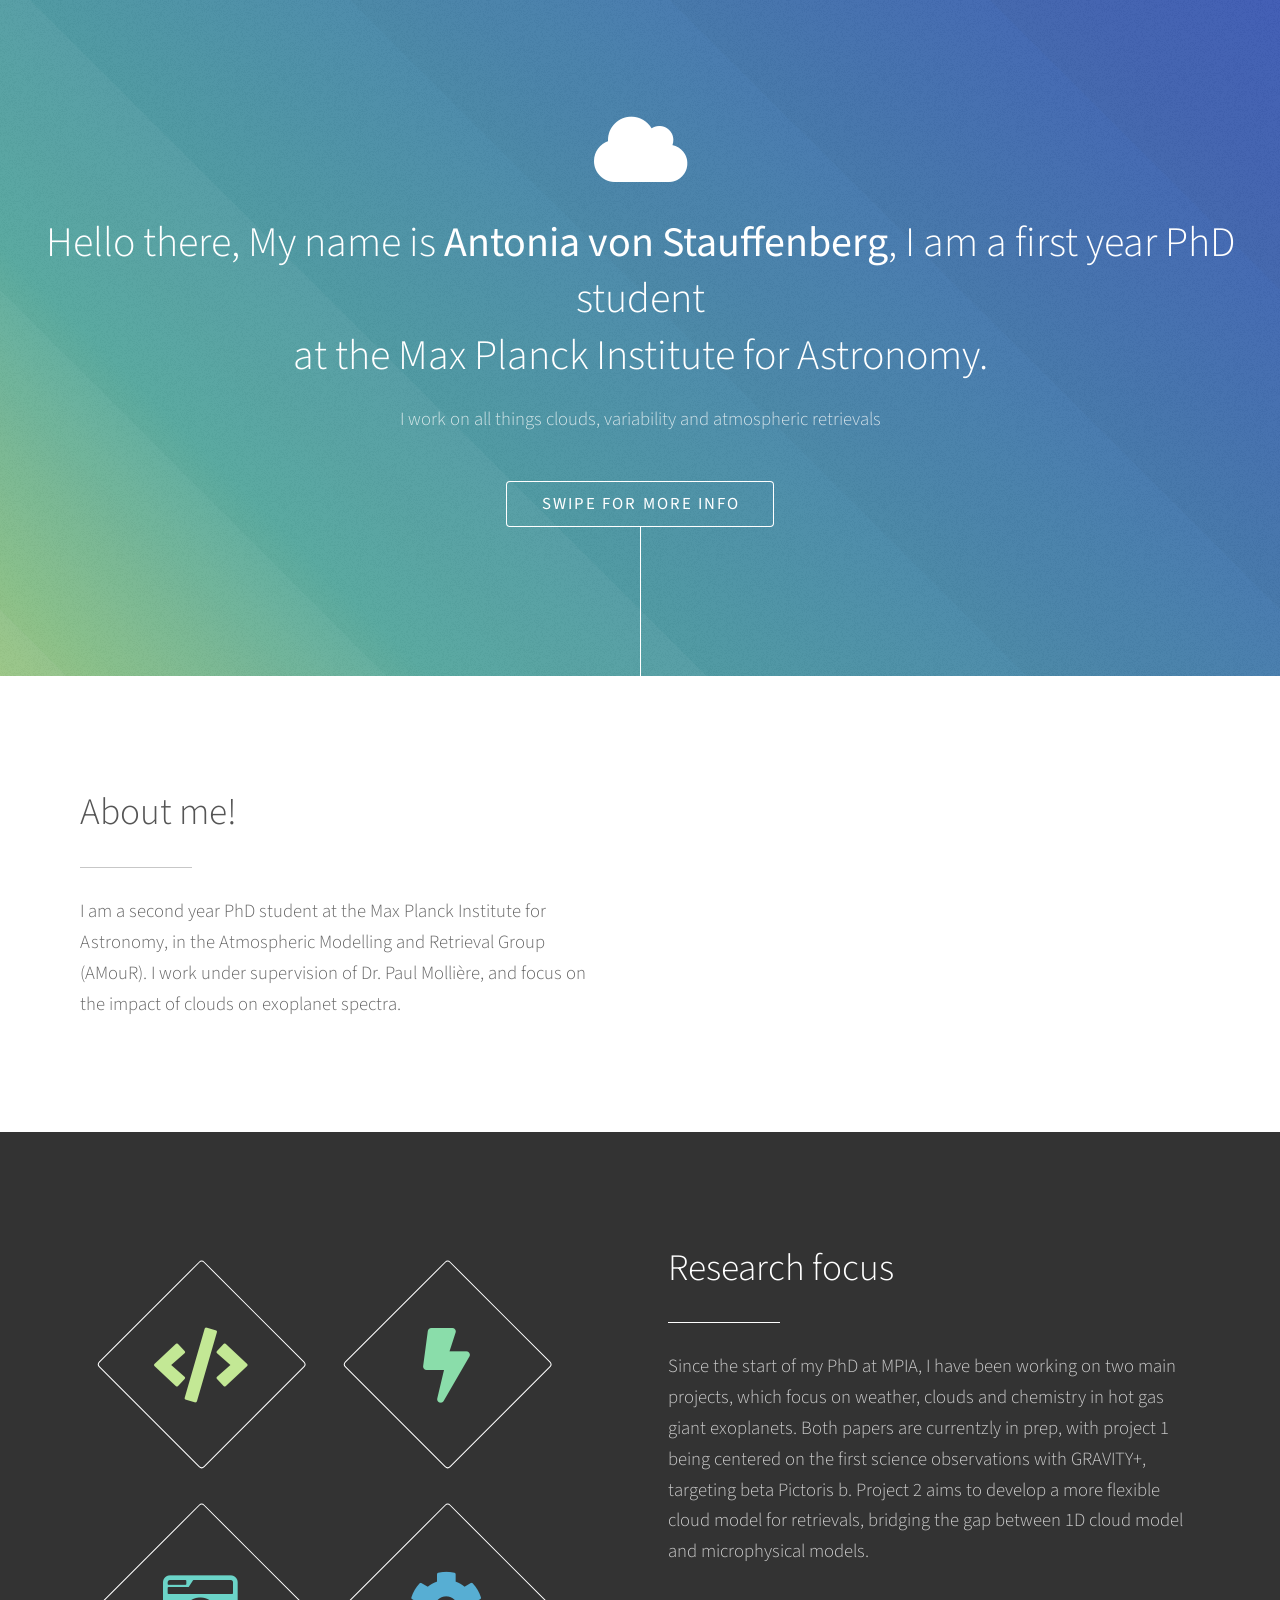
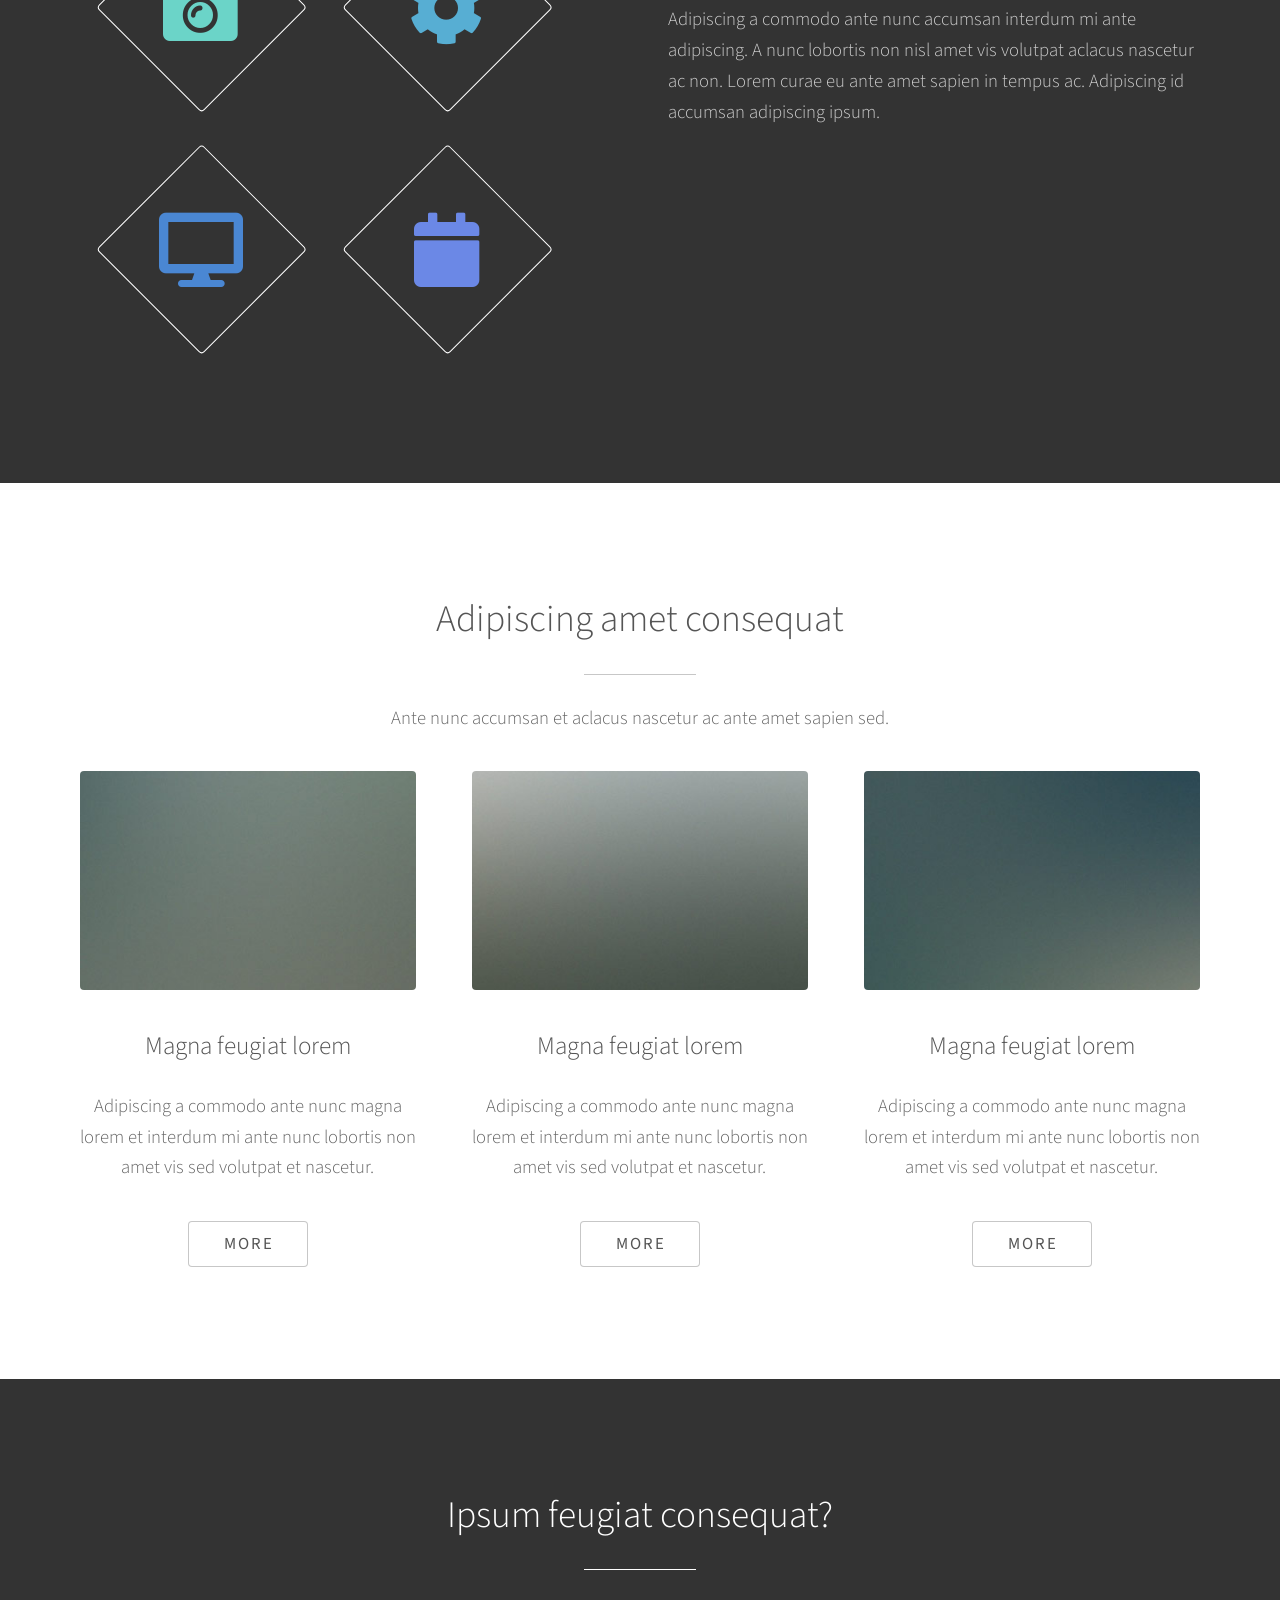
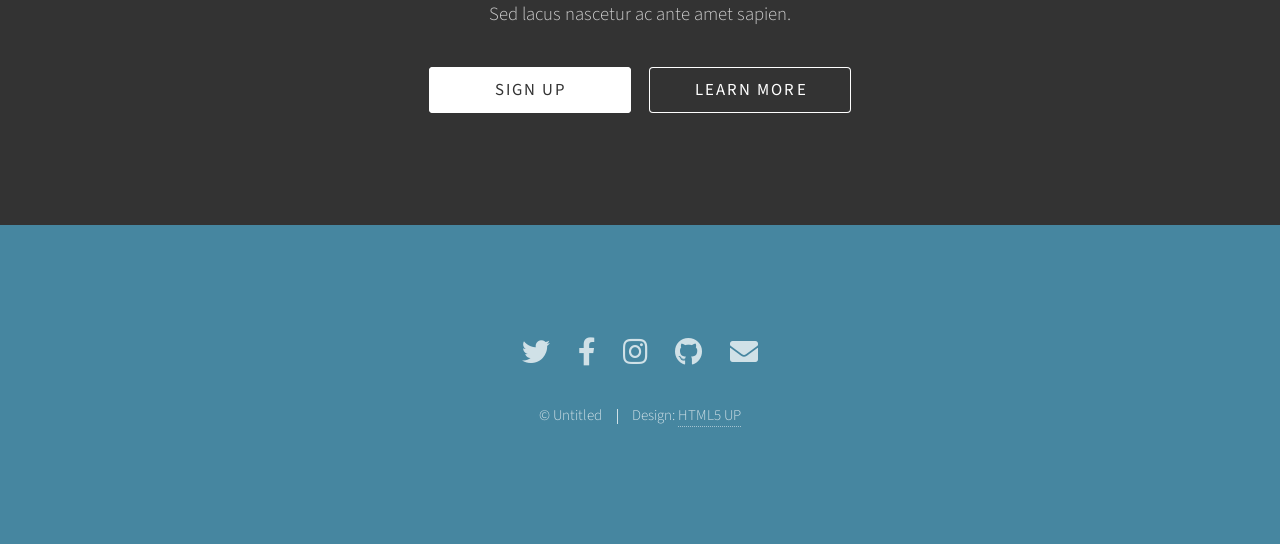
==== index.html @ 2e8354cc "try changing header background image" ====
<!DOCTYPE HTML>
<!--
	Photon by HTML5 UP
	html5up.net | @ajlkn
	Free for personal and commercial use under the CCA 3.0 license (html5up.net/license)
-->
<html>
	<head>
		<title>Antonia von Stauuffenberg</title>
		<meta charset="utf-8" />
		<meta name="viewport" content="width=device-width, initial-scale=1, user-scalable=no" />
		<link rel="stylesheet" href="assets/css/main.css" />
		<noscript><link rel="stylesheet" href="images/VLTI_I.png" /></noscript>
	</head>
	<body class="is-preload">

		<!-- Header -->
			<section id="header">
				<div class="inner">
					<span class="icon solid major fa-cloud"></span>
					<h1>Hello there, My name is <strong>Antonia von Stauffenberg</strong>, I am a first year PhD student<br />
					at the Max Planck Institute for Astronomy</a>.</h1>
					<p>I work on all things clouds, variability and atmospheric retrievals<br />
					</p>
					<ul class="actions special">
						<li><a href="#one" class="button scrolly">Swipe for more info</a></li>
					</ul>
				</div>
			</section>

		<!-- One -->
			<section id="one" class="main style1">
				<div class="container">
					<div class="row gtr-150">
						<div class="col-6 col-12-medium">
							<header class="major">
								<h2>About me!</h2>
							</header>
							<p>I am a second year PhD student at the Max Planck Institute for Astronomy, in the Atmospheric Modelling and Retrieval Group (AMouR). I work under supervision of Dr. Paul Mollière, and focus on the impact of clouds on exoplanet spectra.</p>
						</div>
						<div class="col-6 col-12-medium imp-medium">
							<span class="image fit"><img src="https://github.com/liveantonia/antoniavonstauffenberg/blob/main/images/VLTI_I.png" alt="" /></span>
						</div>
					</div>
				</div>
			</section>

		<!-- Two -->
			<section id="two" class="main style2">
				<div class="container">
					<div class="row gtr-150">
						<div class="col-6 col-12-medium">
							<ul class="major-icons">
								<li><span class="icon solid style1 major fa-code"></span></li>
								<li><span class="icon solid style2 major fa-bolt"></span></li>
								<li><span class="icon solid style3 major fa-camera-retro"></span></li>
								<li><span class="icon solid style4 major fa-cog"></span></li>
								<li><span class="icon solid style5 major fa-desktop"></span></li>
								<li><span class="icon solid style6 major fa-calendar"></span></li>
							</ul>
						</div>
						<div class="col-6 col-12-medium">
							<header class="major">
								<h2>Research focus</h2>
							</header>
							<p>Since the start of my PhD at MPIA, I have been working on two main projects, which focus on weather, clouds and chemistry in hot gas giant exoplanets. Both papers are currentzly in prep, with project 1 being centered on the first science observations with GRAVITY+, targeting beta Pictoris b. Project 2 aims to develop a more flexible cloud model for retrievals, bridging the gap between 1D cloud model and microphysical models.</p>
							<p>Adipiscing a commodo ante nunc accumsan interdum mi ante adipiscing. A nunc lobortis non nisl amet vis volutpat aclacus nascetur ac non. Lorem curae eu ante amet sapien in tempus ac. Adipiscing id accumsan adipiscing ipsum.</p>
						</div>
					</div>
				</div>
			</section>

		<!-- Three -->
			<section id="three" class="main style1 special">
				<div class="container">
					<header class="major">
						<h2>Adipiscing amet consequat</h2>
					</header>
					<p>Ante nunc accumsan et aclacus nascetur ac ante amet sapien sed.</p>
					<div class="row gtr-150">
						<div class="col-4 col-12-medium">
							<span class="image fit"><img src="images/pic02.jpg" alt="" /></span>
							<h3>Magna feugiat lorem</h3>
							<p>Adipiscing a commodo ante nunc magna lorem et interdum mi ante nunc lobortis non amet vis sed volutpat et nascetur.</p>
							<ul class="actions special">
								<li><a href="#" class="button">More</a></li>
							</ul>
						</div>
						<div class="col-4 col-12-medium">
							<span class="image fit"><img src="images/pic03.jpg" alt="" /></span>
							<h3>Magna feugiat lorem</h3>
							<p>Adipiscing a commodo ante nunc magna lorem et interdum mi ante nunc lobortis non amet vis sed volutpat et nascetur.</p>
							<ul class="actions special">
								<li><a href="#" class="button">More</a></li>
							</ul>
						</div>
						<div class="col-4 col-12-medium">
							<span class="image fit"><img src="images/pic04.jpg" alt="" /></span>
							<h3>Magna feugiat lorem</h3>
							<p>Adipiscing a commodo ante nunc magna lorem et interdum mi ante nunc lobortis non amet vis sed volutpat et nascetur.</p>
							<ul class="actions special">
								<li><a href="#" class="button">More</a></li>
							</ul>
						</div>
					</div>
				</div>
			</section>

		<!-- Four -->
			<section id="four" class="main style2 special">
				<div class="container">
					<header class="major">
						<h2>Ipsum feugiat consequat?</h2>
					</header>
					<p>Sed lacus nascetur ac ante amet sapien.</p>
					<ul class="actions special">
						<li><a href="#" class="button wide primary">Sign Up</a></li>
						<li><a href="#" class="button wide">Learn More</a></li>
					</ul>
				</div>
			</section>

		<!-- Five -->
		<!--
			<section id="five" class="main style1">
				<div class="container">
					<header class="major special">
						<h2>Elements</h2>
					</header>

					<section>
						<h4>Text</h4>
						<p>This is <b>bold</b> and this is <strong>strong</strong>. This is <i>italic</i> and this is <em>emphasized</em>.
						This is <sup>superscript</sup> text and this is <sub>subscript</sub> text.
						This is <u>underlined</u> and this is code: <code>for (;;) { ... }</code>. Finally, <a href="#">this is a link</a>.</p>
						<hr />
						<header>
							<h4>Heading with a Subtitle</h4>
							<p>Lorem ipsum dolor sit amet nullam id egestas urna aliquam</p>
						</header>
						<p>Nunc lacinia ante nunc ac lobortis. Interdum adipiscing gravida odio porttitor sem non mi integer non faucibus ornare mi ut ante amet placerat aliquet. Volutpat eu sed ante lacinia sapien lorem accumsan varius montes viverra nibh in adipiscing blandit tempus accumsan.</p>
						<header>
							<h5>Heading with a Subtitle</h5>
							<p>Lorem ipsum dolor sit amet nullam id egestas urna aliquam</p>
						</header>
						<p>Nunc lacinia ante nunc ac lobortis. Interdum adipiscing gravida odio porttitor sem non mi integer non faucibus ornare mi ut ante amet placerat aliquet. Volutpat eu sed ante lacinia sapien lorem accumsan varius montes viverra nibh in adipiscing blandit tempus accumsan.</p>
						<hr />
						<h2>Heading Level 2</h2>
						<h3>Heading Level 3</h3>
						<h4>Heading Level 4</h4>
						<h5>Heading Level 5</h5>
						<h6>Heading Level 6</h6>
						<hr />
						<h5>Blockquote</h5>
						<blockquote>Fringilla nisl. Donec accumsan interdum nisi, quis tincidunt felis sagittis eget tempus euismod. Vestibulum ante ipsum primis in faucibus vestibulum. Blandit adipiscing eu felis iaculis volutpat ac adipiscing accumsan faucibus. Vestibulum ante ipsum primis in faucibus lorem ipsum dolor sit amet nullam adipiscing eu felis.</blockquote>
						<h5>Preformatted</h5>
						<pre><code>i = 0;

while (!deck.isInOrder()) {
print 'Iteration ' + i;
deck.shuffle();
i++;
}

print 'It took ' + i + ' iterations to sort the deck.';</code></pre>
					</section>

					<section>
						<h4>Lists</h4>
						<div class="row">
							<div class="col-6 col-12-medium">
								<h5>Unordered</h5>
								<ul>
									<li>Dolor pulvinar etiam.</li>
									<li>Sagittis adipiscing.</li>
									<li>Felis enim feugiat.</li>
								</ul>
								<h5>Alternate</h5>
								<ul class="alt">
									<li>Dolor pulvinar etiam.</li>
									<li>Sagittis adipiscing.</li>
									<li>Felis enim feugiat.</li>
								</ul>
							</div>
							<div class="col-6 col-12-medium">
								<h5>Ordered</h5>
								<ol>
									<li>Dolor pulvinar etiam.</li>
									<li>Etiam vel felis viverra.</li>
									<li>Felis enim feugiat.</li>
									<li>Dolor pulvinar etiam.</li>
									<li>Etiam vel felis lorem.</li>
									<li>Felis enim et feugiat.</li>
								</ol>
								<h5>Icons</h5>
								<ul class="icons">
									<li><a href="#" class="icon brands fa-twitter"><span class="label">Twitter</span></a></li>
									<li><a href="#" class="icon brands fa-facebook-f"><span class="label">Facebook</span></a></li>
									<li><a href="#" class="icon brands fa-instagram"><span class="label">Instagram</span></a></li>
									<li><a href="#" class="icon brands fa-github"><span class="label">Github</span></a></li>
								</ul>
							</div>
						</div>
						<h5>Actions</h5>
						<div class="row">
							<div class="col-6 col-12-medium">
								<ul class="actions">
									<li><a href="#" class="button primary">Default</a></li>
									<li><a href="#" class="button">Default</a></li>
								</ul>
								<ul class="actions small">
									<li><a href="#" class="button primary small">Small</a></li>
									<li><a href="#" class="button small">Small</a></li>
								</ul>
								<ul class="actions stacked">
									<li><a href="#" class="button primary">Default</a></li>
									<li><a href="#" class="button">Default</a></li>
								</ul>
								<ul class="actions stacked">
									<li><a href="#" class="button primary small">Small</a></li>
									<li><a href="#" class="button small">Small</a></li>
								</ul>
							</div>
							<div class="col-6 col-12-medium">
								<ul class="actions stacked">
									<li><a href="#" class="button primary fit">Default</a></li>
									<li><a href="#" class="button fit">Default</a></li>
								</ul>
								<ul class="actions stacked">
									<li><a href="#" class="button primary small fit">Small</a></li>
									<li><a href="#" class="button small fit">Small</a></li>
								</ul>
							</div>
						</div>
					</section>

					<section>
						<h4>Table</h4>
						<h5>Default</h5>
						<div class="table-wrapper">
							<table>
								<thead>
									<tr>
										<th>Name</th>
										<th>Description</th>
										<th>Price</th>
									</tr>
								</thead>
								<tbody>
									<tr>
										<td>Item One</td>
										<td>Ante turpis integer aliquet porttitor.</td>
										<td>29.99</td>
									</tr>
									<tr>
										<td>Item Two</td>
										<td>Vis ac commodo adipiscing arcu aliquet.</td>
										<td>19.99</td>
									</tr>
									<tr>
										<td>Item Three</td>
										<td> Morbi faucibus arcu accumsan lorem.</td>
										<td>29.99</td>
									</tr>
									<tr>
										<td>Item Four</td>
										<td>Vitae integer tempus condimentum.</td>
										<td>19.99</td>
									</tr>
									<tr>
										<td>Item Five</td>
										<td>Ante turpis integer aliquet porttitor.</td>
										<td>29.99</td>
									</tr>
								</tbody>
								<tfoot>
									<tr>
										<td colspan="2"></td>
										<td>100.00</td>
									</tr>
								</tfoot>
							</table>
						</div>

						<h5>Alternate</h5>
						<div class="table-wrapper">
							<table class="alt">
								<thead>
									<tr>
										<th>Name</th>
										<th>Description</th>
										<th>Price</th>
									</tr>
								</thead>
								<tbody>
									<tr>
										<td>Item One</td>
										<td>Ante turpis integer aliquet porttitor.</td>
										<td>29.99</td>
									</tr>
									<tr>
										<td>Item Two</td>
										<td>Vis ac commodo adipiscing arcu aliquet.</td>
										<td>19.99</td>
									</tr>
									<tr>
										<td>Item Three</td>
										<td> Morbi faucibus arcu accumsan lorem.</td>
										<td>29.99</td>
									</tr>
									<tr>
										<td>Item Four</td>
										<td>Vitae integer tempus condimentum.</td>
										<td>19.99</td>
									</tr>
									<tr>
										<td>Item Five</td>
										<td>Ante turpis integer aliquet porttitor.</td>
										<td>29.99</td>
									</tr>
								</tbody>
								<tfoot>
									<tr>
										<td colspan="2"></td>
										<td>100.00</td>
									</tr>
								</tfoot>
							</table>
						</div>
					</section>

					<section>
						<h4>Buttons</h4>
						<ul class="actions">
							<li><a href="#" class="button primary">Primary</a></li>
							<li><a href="#" class="button">Default</a></li>
						</ul>
						<ul class="actions">
							<li><a href="#" class="button large">Large</a></li>
							<li><a href="#" class="button">Default</a></li>
							<li><a href="#" class="button small">Small</a></li>
						</ul>
						<ul class="actions fit">
							<li><a href="#" class="button fit">Fit</a></li>
							<li><a href="#" class="button primary fit">Fit</a></li>
							<li><a href="#" class="button fit">Fit</a></li>
						</ul>
						<ul class="actions fit small">
							<li><a href="#" class="button primary fit small">Fit + Small</a></li>
							<li><a href="#" class="button fit small">Fit + Small</a></li>
							<li><a href="#" class="button primary fit small">Fit + Small</a></li>
						</ul>
						<ul class="actions">
							<li><a href="#" class="button primary icon solid fa-download">Icon</a></li>
							<li><a href="#" class="button icon solid fa-download">Icon</a></li>
						</ul>
						<ul class="actions">
							<li><span class="button primary disabled">Disabled</span></li>
							<li><span class="button disabled">Disabled</span></li>
						</ul>
					</section>

					<section>
						<h4>Form</h4>
						<form method="post" action="#">
							<div class="row gtr-uniform gtr-50">
								<div class="col-6 col-12-xsmall">
									<input type="text" name="demo-name" id="demo-name" value="" placeholder="Name" />
								</div>
								<div class="col-6 col-12-xsmall">
									<input type="email" name="demo-email" id="demo-email" value="" placeholder="Email" />
								</div>
								<div class="col-12">
									<select name="demo-category" id="demo-category">
										<option value="">- Category -</option>
										<option value="1">Manufacturing</option>
										<option value="1">Shipping</option>
										<option value="1">Administration</option>
										<option value="1">Human Resources</option>
									</select>
								</div>
								<div class="col-4 col-12-small">
									<input type="radio" id="demo-priority-low" name="demo-priority" checked>
									<label for="demo-priority-low">Low</label>
								</div>
								<div class="col-4 col-12-small">
									<input type="radio" id="demo-priority-normal" name="demo-priority">
									<label for="demo-priority-normal">Normal</label>
								</div>
								<div class="col-4 col-12-small">
									<input type="radio" id="demo-priority-high" name="demo-priority">
									<label for="demo-priority-high">High</label>
								</div>
								<div class="col-6 col-12-small">
									<input type="checkbox" id="demo-copy" name="demo-copy">
									<label for="demo-copy">Email me a copy</label>
								</div>
								<div class="col-6 col-12-small">
									<input type="checkbox" id="demo-human" name="demo-human" checked>
									<label for="demo-human">Not a robot</label>
								</div>
								<div class="col-12">
									<textarea name="demo-message" id="demo-message" placeholder="Enter your message" rows="6"></textarea>
								</div>
								<div class="col-12">
									<ul class="actions">
										<li><input type="submit" value="Send Message" class="primary" /></li>
										<li><input type="reset" value="Reset" /></li>
									</ul>
								</div>
							</div>
						</form>
					</section>

					<section>
						<h4>Image</h4>
						<h5>Fit</h5>
						<div class="box alt">
							<div class="row gtr-uniform gtr-50">
								<div class="col-12"><span class="image fit"><img src="images/pic06.jpg" alt="" /></span></div>
								<div class="col-4"><span class="image fit"><img src="images/pic02.jpg" alt="" /></span></div>
								<div class="col-4"><span class="image fit"><img src="images/pic03.jpg" alt="" /></span></div>
								<div class="col-4"><span class="image fit"><img src="images/pic04.jpg" alt="" /></span></div>
								<div class="col-4"><span class="image fit"><img src="images/pic03.jpg" alt="" /></span></div>
								<div class="col-4"><span class="image fit"><img src="images/pic04.jpg" alt="" /></span></div>
								<div class="col-4"><span class="image fit"><img src="images/pic02.jpg" alt="" /></span></div>
								<div class="col-4"><span class="image fit"><img src="images/pic04.jpg" alt="" /></span></div>
								<div class="col-4"><span class="image fit"><img src="images/pic02.jpg" alt="" /></span></div>
								<div class="col-4"><span class="image fit"><img src="images/pic03.jpg" alt="" /></span></div>
							</div>
						</div>
						<h5>Left &amp; Right</h5>
						<p><span class="image left"><img src="images/pic05.jpg" alt="" /></span>Fringilla nisl. Donec accumsan interdum nisi, quis tincidunt felis sagittis eget. tempus euismod. Vestibulum ante ipsum primis in faucibus vestibulum. Blandit adipiscing eu felis iaculis volutpat ac adipiscing accumsan eu faucibus. Integer ac pellentesque praesent tincidunt felis sagittis eget. tempus euismod. Vestibulum ante ipsum primis in faucibus vestibulum. Blandit adipiscing eu felis iaculis volutpat ac adipiscing accumsan eu faucibus. Integer ac pellentesque praesent. Donec accumsan interdum nisi, quis tincidunt felis sagittis eget. tempus euismod. Vestibulum ante ipsum primis in faucibus vestibulum. Blandit adipiscing eu felis iaculis volutpat ac adipiscing accumsan eu faucibus. Integer ac pellentesque praesent tincidunt felis sagittis eget. tempus euismod. Vestibulum ante ipsum primis in faucibus vestibulum. Blandit adipiscing eu felis iaculis volutpat ac adipiscing accumsan eu faucibus. Integer ac pellentesque praesent. Blandit adipiscing eu felis iaculis volutpat ac adipiscing accumsan eu faucibus. Integer ac pellentesque praesent tincidunt felis sagittis eget. tempus euismod. Vestibulum ante ipsum primis in faucibus vestibulum. Blandit adipiscing eu felis iaculis volutpat ac adipiscing accumsan eu faucibus. Integer ac pellentesque praesent.</p>
						<p><span class="image right"><img src="images/pic05.jpg" alt="" /></span>Fringilla nisl. Donec accumsan interdum nisi, quis tincidunt felis sagittis eget. tempus euismod. Vestibulum ante ipsum primis in faucibus vestibulum. Blandit adipiscing eu felis iaculis volutpat ac adipiscing accumsan eu faucibus. Integer ac pellentesque praesent tincidunt felis sagittis eget. tempus euismod. Vestibulum ante ipsum primis in faucibus vestibulum. Blandit adipiscing eu felis iaculis volutpat ac adipiscing accumsan eu faucibus. Integer ac pellentesque praesent. Donec accumsan interdum nisi, quis tincidunt felis sagittis eget. tempus euismod. Vestibulum ante ipsum primis in faucibus vestibulum. Blandit adipiscing eu felis iaculis volutpat ac adipiscing accumsan eu faucibus. Integer ac pellentesque praesent tincidunt felis sagittis eget. tempus euismod. Vestibulum ante ipsum primis in faucibus vestibulum. Blandit adipiscing eu felis iaculis volutpat ac adipiscing accumsan eu faucibus. Integer ac pellentesque praesent. Blandit adipiscing eu felis iaculis volutpat ac adipiscing accumsan eu faucibus. Integer ac pellentesque praesent tincidunt felis sagittis eget. tempus euismod. Vestibulum ante ipsum primis in faucibus vestibulum. Blandit adipiscing eu felis iaculis volutpat ac adipiscing accumsan eu faucibus. Integer ac pellentesque praesent.</p>
					</section>

				</div>
			</section>
		-->

		<!-- Footer -->
			<section id="footer">
				<ul class="icons">
					<li><a href="#" class="icon brands alt fa-twitter"><span class="label">Twitter</span></a></li>
					<li><a href="#" class="icon brands alt fa-facebook-f"><span class="label">Facebook</span></a></li>
					<li><a href="#" class="icon brands alt fa-instagram"><span class="label">Instagram</span></a></li>
					<li><a href="#" class="icon brands alt fa-github"><span class="label">GitHub</span></a></li>
					<li><a href="#" class="icon solid alt fa-envelope"><span class="label">Email</span></a></li>
				</ul>
				<ul class="copyright">
					<li>&copy; Untitled</li><li>Design: <a href="http://html5up.net">HTML5 UP</a></li>
				</ul>
			</section>

		<!-- Scripts -->
			<script src="assets/js/jquery.min.js"></script>
			<script src="assets/js/jquery.scrolly.min.js"></script>
			<script src="assets/js/browser.min.js"></script>
			<script src="assets/js/breakpoints.min.js"></script>
			<script src="assets/js/util.js"></script>
			<script src="assets/js/main.js"></script>

	</body>
</html>
---- assets/css/main.css ----
@import url("fontawesome-all.min.css");
@import url("https://fonts.googleapis.com/css?family=Source+Sans+Pro:300,300italic,400,400italic");

/*
	Photon by HTML5 UP
	html5up.net | @ajlkn
	Free for personal and commercial use under the CCA 3.0 license (html5up.net/license)
*/

html, body, div, span, applet, object,
iframe, h1, h2, h3, h4, h5, h6, p, blockquote,
pre, a, abbr, acronym, address, big, cite,
code, del, dfn, em, img, ins, kbd, q, s, samp,
small, strike, strong, sub, sup, tt, var, b,
u, i, center, dl, dt, dd, ol, ul, li, fieldset,
form, label, legend, table, caption, tbody,
tfoot, thead, tr, th, td, article, aside,
canvas, details, embed, figure, figcaption,
footer, header, hgroup, menu, nav, output, ruby,
section, summary, time, mark, audio, video {
	margin: 0;
	padding: 0;
	border: 0;
	font-size: 100%;
	font: inherit;
	vertical-align: baseline;}

article, aside, details, figcaption, figure,
footer, header, hgroup, menu, nav, section {
	display: block;}

body {
	line-height: 1;
}

ol, ul {
	list-style: none;
}

blockquote, q {
	quotes: none;
}

	blockquote:before, blockquote:after, q:before, q:after {
		content: '';
		content: none;
	}

table {
	border-collapse: collapse;
	border-spacing: 0;
}

body {
	-webkit-text-size-adjust: none;
}

mark {
	background-color: transparent;
	color: inherit;
}

input::-moz-focus-inner {
	border: 0;
	padding: 0;
}

input, select, textarea {
	-moz-appearance: none;
	-webkit-appearance: none;
	-ms-appearance: none;
	appearance: none;
}

/* Basic */

	html {
		box-sizing: border-box;
	}

	*, *:before, *:after {
		box-sizing: inherit;
	}

	body {
		background: #fff;
	}

		body.is-preload *, body.is-preload *:before, body.is-preload *:after {
			-moz-animation: none !important;
			-webkit-animation: none !important;
			-ms-animation: none !important;
			animation: none !important;
			-moz-transition: none !important;
			-webkit-transition: none !important;
			-ms-transition: none !important;
			transition: none !important;
		}

	body, input, select, textarea {
		color: #666;
		font-family: "Source Sans Pro", Helvetica, sans-serif;
		font-size: 16pt;
		font-weight: 300;
		line-height: 1.65em;
	}

	a {
		-moz-transition: color 0.2s ease-in-out, border-color 0.2s ease-in-out;
		-webkit-transition: color 0.2s ease-in-out, border-color 0.2s ease-in-out;
		-ms-transition: color 0.2s ease-in-out, border-color 0.2s ease-in-out;
		transition: color 0.2s ease-in-out, border-color 0.2s ease-in-out;
		border-bottom: dotted 1px #666;
		color: inherit;
		text-decoration: none;
	}

		a:hover {
			border-bottom-color: transparent !important;
			color: #6bd4c8;
		}

	strong, b {
		color: #555;
		font-weight: 400;
	}

	em, i {
		font-style: italic;
	}

	p {
		margin: 0 0 2em 0;
	}

	h1, h2, h3, h4, h5, h6 {
		color: #555;
		line-height: 1em;
		margin: 0 0 1em 0;
	}

		h1 a, h2 a, h3 a, h4 a, h5 a, h6 a {
			color: inherit;
			text-decoration: none;
		}

	h1 {
		font-size: 2.25em;
		line-height: 1.35em;
	}

	h2 {
		font-size: 2em;
		line-height: 1.35em;
	}

	h3 {
		font-size: 1.35em;
		line-height: 1.5em;
	}

	h4 {
		font-size: 1.25em;
		line-height: 1.5em;
	}

	h5 {
		font-size: 0.9em;
		line-height: 1.5em;
	}

	h6 {
		font-size: 0.7em;
		line-height: 1.5em;
	}

	sub {
		font-size: 0.8em;
		position: relative;
		top: 0.5em;
	}

	sup {
		font-size: 0.8em;
		position: relative;
		top: -0.5em;
	}

	hr {
		border: 0;
		border-bottom: solid 1px rgba(144, 144, 144, 0.5);
		margin: 2em 0;
	}

		hr.major {
			margin: 3em 0;
		}

	blockquote {
		border-left: solid 4px rgba(144, 144, 144, 0.5);
		font-style: italic;
		margin: 0 0 2em 0;
		padding: 0.5em 0 0.5em 2em;
	}

	code {
		background: rgba(144, 144, 144, 0.075);
		border-radius: 4px;
		border: solid 1px rgba(144, 144, 144, 0.5);
		font-family: "Courier New", monospace;
		font-size: 0.9em;
		margin: 0 0.25em;
		padding: 0.25em 0.65em;
	}

	pre {
		-webkit-overflow-scrolling: touch;
		font-family: "Courier New", monospace;
		font-size: 0.9em;
		margin: 0 0 2em 0;
	}

		pre code {
			display: block;
			line-height: 1.75em;
			padding: 1em 1.5em;
			overflow-x: auto;
		}

	.align-left {
		text-align: left;
	}

	.align-center {
		text-align: center;
	}

	.align-right {
		text-align: right;
	}

/* Container */

	.container {
		margin: 0 auto;
		max-width: calc(100% - 4em);
		width: 60em;
	}

		.container.xsmall {
			width: 15em;
		}

		.container.small {
			width: 30em;
		}

		.container.medium {
			width: 45em;
		}

		.container.large {
			width: 75em;
		}

		.container.xlarge {
			width: 90em;
		}

		.container.max {
			width: 100%;
		}

		@media screen and (max-width: 980px) {

			.container {
				max-width: 100% !important;
				width: 100% !important;
			}

		}

		@media screen and (max-width: 480px) {

			.container {
				max-width: calc(100% - 3em);
			}

		}

/* Row */

	.row {
		display: flex;
		flex-wrap: wrap;
		box-sizing: border-box;
		align-items: stretch;
	}

		.row > * {
			box-sizing: border-box;
		}

		.row.gtr-uniform > * > :last-child {
			margin-bottom: 0;
		}

		.row.aln-left {
			justify-content: flex-start;
		}

		.row.aln-center {
			justify-content: center;
		}

		.row.aln-right {
			justify-content: flex-end;
		}

		.row.aln-top {
			align-items: flex-start;
		}

		.row.aln-middle {
			align-items: center;
		}

		.row.aln-bottom {
			align-items: flex-end;
		}

		.row > .imp {
			order: -1;
		}

		.row > .col-1 {
			width: 8.33333%;
		}

		.row > .off-1 {
			margin-left: 8.33333%;
		}

		.row > .col-2 {
			width: 16.66667%;
		}

		.row > .off-2 {
			margin-left: 16.66667%;
		}

		.row > .col-3 {
			width: 25%;
		}

		.row > .off-3 {
			margin-left: 25%;
		}

		.row > .col-4 {
			width: 33.33333%;
		}

		.row > .off-4 {
			margin-left: 33.33333%;
		}

		.row > .col-5 {
			width: 41.66667%;
		}

		.row > .off-5 {
			margin-left: 41.66667%;
		}

		.row > .col-6 {
			width: 50%;
		}

		.row > .off-6 {
			margin-left: 50%;
		}

		.row > .col-7 {
			width: 58.33333%;
		}

		.row > .off-7 {
			margin-left: 58.33333%;
		}

		.row > .col-8 {
			width: 66.66667%;
		}

		.row > .off-8 {
			margin-left: 66.66667%;
		}

		.row > .col-9 {
			width: 75%;
		}

		.row > .off-9 {
			margin-left: 75%;
		}

		.row > .col-10 {
			width: 83.33333%;
		}

		.row > .off-10 {
			margin-left: 83.33333%;
		}

		.row > .col-11 {
			width: 91.66667%;
		}

		.row > .off-11 {
			margin-left: 91.66667%;
		}

		.row > .col-12 {
			width: 100%;
		}

		.row > .off-12 {
			margin-left: 100%;
		}

		.row.gtr-0 {
			margin-top: 0;
			margin-left: 0em;
		}

			.row.gtr-0 > * {
				padding: 0 0 0 0em;
			}

			.row.gtr-0.gtr-uniform {
				margin-top: 0em;
			}

				.row.gtr-0.gtr-uniform > * {
					padding-top: 0em;
				}

		.row.gtr-25 {
			margin-top: 0;
			margin-left: -0.5em;
		}

			.row.gtr-25 > * {
				padding: 0 0 0 0.5em;
			}

			.row.gtr-25.gtr-uniform {
				margin-top: -0.5em;
			}

				.row.gtr-25.gtr-uniform > * {
					padding-top: 0.5em;
				}

		.row.gtr-50 {
			margin-top: 0;
			margin-left: -1em;
		}

			.row.gtr-50 > * {
				padding: 0 0 0 1em;
			}

			.row.gtr-50.gtr-uniform {
				margin-top: -1em;
			}

				.row.gtr-50.gtr-uniform > * {
					padding-top: 1em;
				}

		.row {
			margin-top: 0;
			margin-left: -2em;
		}

			.row > * {
				padding: 0 0 0 2em;
			}

			.row.gtr-uniform {
				margin-top: -2em;
			}

				.row.gtr-uniform > * {
					padding-top: 2em;
				}

		.row.gtr-150 {
			margin-top: 0;
			margin-left: -3em;
		}

			.row.gtr-150 > * {
				padding: 0 0 0 3em;
			}

			.row.gtr-150.gtr-uniform {
				margin-top: -3em;
			}

				.row.gtr-150.gtr-uniform > * {
					padding-top: 3em;
				}

		.row.gtr-200 {
			margin-top: 0;
			margin-left: -4em;
		}

			.row.gtr-200 > * {
				padding: 0 0 0 4em;
			}

			.row.gtr-200.gtr-uniform {
				margin-top: -4em;
			}

				.row.gtr-200.gtr-uniform > * {
					padding-top: 4em;
				}

		@media screen and (max-width: 1680px) {

			.row {
				display: flex;
				flex-wrap: wrap;
				box-sizing: border-box;
				align-items: stretch;
			}

				.row > * {
					box-sizing: border-box;
				}

				.row.gtr-uniform > * > :last-child {
					margin-bottom: 0;
				}

				.row.aln-left {
					justify-content: flex-start;
				}

				.row.aln-center {
					justify-content: center;
				}

				.row.aln-right {
					justify-content: flex-end;
				}

				.row.aln-top {
					align-items: flex-start;
				}

				.row.aln-middle {
					align-items: center;
				}

				.row.aln-bottom {
					align-items: flex-end;
				}

				.row > .imp-xlarge {
					order: -1;
				}

				.row > .col-1-xlarge {
					width: 8.33333%;
				}

				.row > .off-1-xlarge {
					margin-left: 8.33333%;
				}

				.row > .col-2-xlarge {
					width: 16.66667%;
				}

				.row > .off-2-xlarge {
					margin-left: 16.66667%;
				}

				.row > .col-3-xlarge {
					width: 25%;
				}

				.row > .off-3-xlarge {
					margin-left: 25%;
				}

				.row > .col-4-xlarge {
					width: 33.33333%;
				}

				.row > .off-4-xlarge {
					margin-left: 33.33333%;
				}

				.row > .col-5-xlarge {
					width: 41.66667%;
				}

				.row > .off-5-xlarge {
					margin-left: 41.66667%;
				}

				.row > .col-6-xlarge {
					width: 50%;
				}

				.row > .off-6-xlarge {
					margin-left: 50%;
				}

				.row > .col-7-xlarge {
					width: 58.33333%;
				}

				.row > .off-7-xlarge {
					margin-left: 58.33333%;
				}

				.row > .col-8-xlarge {
					width: 66.66667%;
				}

				.row > .off-8-xlarge {
					margin-left: 66.66667%;
				}

				.row > .col-9-xlarge {
					width: 75%;
				}

				.row > .off-9-xlarge {
					margin-left: 75%;
				}

				.row > .col-10-xlarge {
					width: 83.33333%;
				}

				.row > .off-10-xlarge {
					margin-left: 83.33333%;
				}

				.row > .col-11-xlarge {
					width: 91.66667%;
				}

				.row > .off-11-xlarge {
					margin-left: 91.66667%;
				}

				.row > .col-12-xlarge {
					width: 100%;
				}

				.row > .off-12-xlarge {
					margin-left: 100%;
				}

				.row.gtr-0 {
					margin-top: 0;
					margin-left: 0em;
				}

					.row.gtr-0 > * {
						padding: 0 0 0 0em;
					}

					.row.gtr-0.gtr-uniform {
						margin-top: 0em;
					}

						.row.gtr-0.gtr-uniform > * {
							padding-top: 0em;
						}

				.row.gtr-25 {
					margin-top: 0;
					margin-left: -0.5em;
				}

					.row.gtr-25 > * {
						padding: 0 0 0 0.5em;
					}

					.row.gtr-25.gtr-uniform {
						margin-top: -0.5em;
					}

						.row.gtr-25.gtr-uniform > * {
							padding-top: 0.5em;
						}

				.row.gtr-50 {
					margin-top: 0;
					margin-left: -1em;
				}

					.row.gtr-50 > * {
						padding: 0 0 0 1em;
					}

					.row.gtr-50.gtr-uniform {
						margin-top: -1em;
					}

						.row.gtr-50.gtr-uniform > * {
							padding-top: 1em;
						}

				.row {
					margin-top: 0;
					margin-left: -2em;
				}

					.row > * {
						padding: 0 0 0 2em;
					}

					.row.gtr-uniform {
						margin-top: -2em;
					}

						.row.gtr-uniform > * {
							padding-top: 2em;
						}

				.row.gtr-150 {
					margin-top: 0;
					margin-left: -3em;
				}

					.row.gtr-150 > * {
						padding: 0 0 0 3em;
					}

					.row.gtr-150.gtr-uniform {
						margin-top: -3em;
					}

						.row.gtr-150.gtr-uniform > * {
							padding-top: 3em;
						}

				.row.gtr-200 {
					margin-top: 0;
					margin-left: -4em;
				}

					.row.gtr-200 > * {
						padding: 0 0 0 4em;
					}

					.row.gtr-200.gtr-uniform {
						margin-top: -4em;
					}

						.row.gtr-200.gtr-uniform > * {
							padding-top: 4em;
						}

		}

		@media screen and (max-width: 1140px) {

			.row {
				display: flex;
				flex-wrap: wrap;
				box-sizing: border-box;
				align-items: stretch;
			}

				.row > * {
					box-sizing: border-box;
				}

				.row.gtr-uniform > * > :last-child {
					margin-bottom: 0;
				}

				.row.aln-left {
					justify-content: flex-start;
				}

				.row.aln-center {
					justify-content: center;
				}

				.row.aln-right {
					justify-content: flex-end;
				}

				.row.aln-top {
					align-items: flex-start;
				}

				.row.aln-middle {
					align-items: center;
				}

				.row.aln-bottom {
					align-items: flex-end;
				}

				.row > .imp-large {
					order: -1;
				}

				.row > .col-1-large {
					width: 8.33333%;
				}

				.row > .off-1-large {
					margin-left: 8.33333%;
				}

				.row > .col-2-large {
					width: 16.66667%;
				}

				.row > .off-2-large {
					margin-left: 16.66667%;
				}

				.row > .col-3-large {
					width: 25%;
				}

				.row > .off-3-large {
					margin-left: 25%;
				}

				.row > .col-4-large {
					width: 33.33333%;
				}

				.row > .off-4-large {
					margin-left: 33.33333%;
				}

				.row > .col-5-large {
					width: 41.66667%;
				}

				.row > .off-5-large {
					margin-left: 41.66667%;
				}

				.row > .col-6-large {
					width: 50%;
				}

				.row > .off-6-large {
					margin-left: 50%;
				}

				.row > .col-7-large {
					width: 58.33333%;
				}

				.row > .off-7-large {
					margin-left: 58.33333%;
				}

				.row > .col-8-large {
					width: 66.66667%;
				}

				.row > .off-8-large {
					margin-left: 66.66667%;
				}

				.row > .col-9-large {
					width: 75%;
				}

				.row > .off-9-large {
					margin-left: 75%;
				}

				.row > .col-10-large {
					width: 83.33333%;
				}

				.row > .off-10-large {
					margin-left: 83.33333%;
				}

				.row > .col-11-large {
					width: 91.66667%;
				}

				.row > .off-11-large {
					margin-left: 91.66667%;
				}

				.row > .col-12-large {
					width: 100%;
				}

				.row > .off-12-large {
					margin-left: 100%;
				}

				.row.gtr-0 {
					margin-top: 0;
					margin-left: 0em;
				}

					.row.gtr-0 > * {
						padding: 0 0 0 0em;
					}

					.row.gtr-0.gtr-uniform {
						margin-top: 0em;
					}

						.row.gtr-0.gtr-uniform > * {
							padding-top: 0em;
						}

				.row.gtr-25 {
					margin-top: 0;
					margin-left: -0.5em;
				}

					.row.gtr-25 > * {
						padding: 0 0 0 0.5em;
					}

					.row.gtr-25.gtr-uniform {
						margin-top: -0.5em;
					}

						.row.gtr-25.gtr-uniform > * {
							padding-top: 0.5em;
						}

				.row.gtr-50 {
					margin-top: 0;
					margin-left: -1em;
				}

					.row.gtr-50 > * {
						padding: 0 0 0 1em;
					}

					.row.gtr-50.gtr-uniform {
						margin-top: -1em;
					}

						.row.gtr-50.gtr-uniform > * {
							padding-top: 1em;
						}

				.row {
					margin-top: 0;
					margin-left: -2em;
				}

					.row > * {
						padding: 0 0 0 2em;
					}

					.row.gtr-uniform {
						margin-top: -2em;
					}

						.row.gtr-uniform > * {
							padding-top: 2em;
						}

				.row.gtr-150 {
					margin-top: 0;
					margin-left: -3em;
				}

					.row.gtr-150 > * {
						padding: 0 0 0 3em;
					}

					.row.gtr-150.gtr-uniform {
						margin-top: -3em;
					}

						.row.gtr-150.gtr-uniform > * {
							padding-top: 3em;
						}

				.row.gtr-200 {
					margin-top: 0;
					margin-left: -4em;
				}

					.row.gtr-200 > * {
						padding: 0 0 0 4em;
					}

					.row.gtr-200.gtr-uniform {
						margin-top: -4em;
					}

						.row.gtr-200.gtr-uniform > * {
							padding-top: 4em;
						}

		}

		@media screen and (max-width: 980px) {

			.row {
				display: flex;
				flex-wrap: wrap;
				box-sizing: border-box;
				align-items: stretch;
			}

				.row > * {
					box-sizing: border-box;
				}

				.row.gtr-uniform > * > :last-child {
					margin-bottom: 0;
				}

				.row.aln-left {
					justify-content: flex-start;
				}

				.row.aln-center {
					justify-content: center;
				}

				.row.aln-right {
					justify-content: flex-end;
				}

				.row.aln-top {
					align-items: flex-start;
				}

				.row.aln-middle {
					align-items: center;
				}

				.row.aln-bottom {
					align-items: flex-end;
				}

				.row > .imp-medium {
					order: -1;
				}

				.row > .col-1-medium {
					width: 8.33333%;
				}

				.row > .off-1-medium {
					margin-left: 8.33333%;
				}

				.row > .col-2-medium {
					width: 16.66667%;
				}

				.row > .off-2-medium {
					margin-left: 16.66667%;
				}

				.row > .col-3-medium {
					width: 25%;
				}

				.row > .off-3-medium {
					margin-left: 25%;
				}

				.row > .col-4-medium {
					width: 33.33333%;
				}

				.row > .off-4-medium {
					margin-left: 33.33333%;
				}

				.row > .col-5-medium {
					width: 41.66667%;
				}

				.row > .off-5-medium {
					margin-left: 41.66667%;
				}

				.row > .col-6-medium {
					width: 50%;
				}

				.row > .off-6-medium {
					margin-left: 50%;
				}

				.row > .col-7-medium {
					width: 58.33333%;
				}

				.row > .off-7-medium {
					margin-left: 58.33333%;
				}

				.row > .col-8-medium {
					width: 66.66667%;
				}

				.row > .off-8-medium {
					margin-left: 66.66667%;
				}

				.row > .col-9-medium {
					width: 75%;
				}

				.row > .off-9-medium {
					margin-left: 75%;
				}

				.row > .col-10-medium {
					width: 83.33333%;
				}

				.row > .off-10-medium {
					margin-left: 83.33333%;
				}

				.row > .col-11-medium {
					width: 91.66667%;
				}

				.row > .off-11-medium {
					margin-left: 91.66667%;
				}

				.row > .col-12-medium {
					width: 100%;
				}

				.row > .off-12-medium {
					margin-left: 100%;
				}

				.row.gtr-0 {
					margin-top: 0;
					margin-left: 0em;
				}

					.row.gtr-0 > * {
						padding: 0 0 0 0em;
					}

					.row.gtr-0.gtr-uniform {
						margin-top: 0em;
					}

						.row.gtr-0.gtr-uniform > * {
							padding-top: 0em;
						}

				.row.gtr-25 {
					margin-top: 0;
					margin-left: -0.5em;
				}

					.row.gtr-25 > * {
						padding: 0 0 0 0.5em;
					}

					.row.gtr-25.gtr-uniform {
						margin-top: -0.5em;
					}

						.row.gtr-25.gtr-uniform > * {
							padding-top: 0.5em;
						}

				.row.gtr-50 {
					margin-top: 0;
					margin-left: -1em;
				}

					.row.gtr-50 > * {
						padding: 0 0 0 1em;
					}

					.row.gtr-50.gtr-uniform {
						margin-top: -1em;
					}

						.row.gtr-50.gtr-uniform > * {
							padding-top: 1em;
						}

				.row {
					margin-top: 0;
					margin-left: -2em;
				}

					.row > * {
						padding: 0 0 0 2em;
					}

					.row.gtr-uniform {
						margin-top: -2em;
					}

						.row.gtr-uniform > * {
							padding-top: 2em;
						}

				.row.gtr-150 {
					margin-top: 0;
					margin-left: -3em;
				}

					.row.gtr-150 > * {
						padding: 0 0 0 3em;
					}

					.row.gtr-150.gtr-uniform {
						margin-top: -3em;
					}

						.row.gtr-150.gtr-uniform > * {
							padding-top: 3em;
						}

				.row.gtr-200 {
					margin-top: 0;
					margin-left: -4em;
				}

					.row.gtr-200 > * {
						padding: 0 0 0 4em;
					}

					.row.gtr-200.gtr-uniform {
						margin-top: -4em;
					}

						.row.gtr-200.gtr-uniform > * {
							padding-top: 4em;
						}

		}

		@media screen and (max-width: 736px) {

			.row {
				display: flex;
				flex-wrap: wrap;
				box-sizing: border-box;
				align-items: stretch;
			}

				.row > * {
					box-sizing: border-box;
				}

				.row.gtr-uniform > * > :last-child {
					margin-bottom: 0;
				}

				.row.aln-left {
					justify-content: flex-start;
				}

				.row.aln-center {
					justify-content: center;
				}

				.row.aln-right {
					justify-content: flex-end;
				}

				.row.aln-top {
					align-items: flex-start;
				}

				.row.aln-middle {
					align-items: center;
				}

				.row.aln-bottom {
					align-items: flex-end;
				}

				.row > .imp-small {
					order: -1;
				}

				.row > .col-1-small {
					width: 8.33333%;
				}

				.row > .off-1-small {
					margin-left: 8.33333%;
				}

				.row > .col-2-small {
					width: 16.66667%;
				}

				.row > .off-2-small {
					margin-left: 16.66667%;
				}

				.row > .col-3-small {
					width: 25%;
				}

				.row > .off-3-small {
					margin-left: 25%;
				}

				.row > .col-4-small {
					width: 33.33333%;
				}

				.row > .off-4-small {
					margin-left: 33.33333%;
				}

				.row > .col-5-small {
					width: 41.66667%;
				}

				.row > .off-5-small {
					margin-left: 41.66667%;
				}

				.row > .col-6-small {
					width: 50%;
				}

				.row > .off-6-small {
					margin-left: 50%;
				}

				.row > .col-7-small {
					width: 58.33333%;
				}

				.row > .off-7-small {
					margin-left: 58.33333%;
				}

				.row > .col-8-small {
					width: 66.66667%;
				}

				.row > .off-8-small {
					margin-left: 66.66667%;
				}

				.row > .col-9-small {
					width: 75%;
				}

				.row > .off-9-small {
					margin-left: 75%;
				}

				.row > .col-10-small {
					width: 83.33333%;
				}

				.row > .off-10-small {
					margin-left: 83.33333%;
				}

				.row > .col-11-small {
					width: 91.66667%;
				}

				.row > .off-11-small {
					margin-left: 91.66667%;
				}

				.row > .col-12-small {
					width: 100%;
				}

				.row > .off-12-small {
					margin-left: 100%;
				}

				.row.gtr-0 {
					margin-top: 0;
					margin-left: 0em;
				}

					.row.gtr-0 > * {
						padding: 0 0 0 0em;
					}

					.row.gtr-0.gtr-uniform {
						margin-top: 0em;
					}

						.row.gtr-0.gtr-uniform > * {
							padding-top: 0em;
						}

				.row.gtr-25 {
					margin-top: 0;
					margin-left: -0.5em;
				}

					.row.gtr-25 > * {
						padding: 0 0 0 0.5em;
					}

					.row.gtr-25.gtr-uniform {
						margin-top: -0.5em;
					}

						.row.gtr-25.gtr-uniform > * {
							padding-top: 0.5em;
						}

				.row.gtr-50 {
					margin-top: 0;
					margin-left: -1em;
				}

					.row.gtr-50 > * {
						padding: 0 0 0 1em;
					}

					.row.gtr-50.gtr-uniform {
						margin-top: -1em;
					}

						.row.gtr-50.gtr-uniform > * {
							padding-top: 1em;
						}

				.row {
					margin-top: 0;
					margin-left: -2em;
				}

					.row > * {
						padding: 0 0 0 2em;
					}

					.row.gtr-uniform {
						margin-top: -2em;
					}

						.row.gtr-uniform > * {
							padding-top: 2em;
						}

				.row.gtr-150 {
					margin-top: 0;
					margin-left: -3em;
				}

					.row.gtr-150 > * {
						padding: 0 0 0 3em;
					}

					.row.gtr-150.gtr-uniform {
						margin-top: -3em;
					}

						.row.gtr-150.gtr-uniform > * {
							padding-top: 3em;
						}

				.row.gtr-200 {
					margin-top: 0;
					margin-left: -4em;
				}

					.row.gtr-200 > * {
						padding: 0 0 0 4em;
					}

					.row.gtr-200.gtr-uniform {
						margin-top: -4em;
					}

						.row.gtr-200.gtr-uniform > * {
							padding-top: 4em;
						}

		}

		@media screen and (max-width: 480px) {

			.row {
				display: flex;
				flex-wrap: wrap;
				box-sizing: border-box;
				align-items: stretch;
			}

				.row > * {
					box-sizing: border-box;
				}

				.row.gtr-uniform > * > :last-child {
					margin-bottom: 0;
				}

				.row.aln-left {
					justify-content: flex-start;
				}

				.row.aln-center {
					justify-content: center;
				}

				.row.aln-right {
					justify-content: flex-end;
				}

				.row.aln-top {
					align-items: flex-start;
				}

				.row.aln-middle {
					align-items: center;
				}

				.row.aln-bottom {
					align-items: flex-end;
				}

				.row > .imp-xsmall {
					order: -1;
				}

				.row > .col-1-xsmall {
					width: 8.33333%;
				}

				.row > .off-1-xsmall {
					margin-left: 8.33333%;
				}

				.row > .col-2-xsmall {
					width: 16.66667%;
				}

				.row > .off-2-xsmall {
					margin-left: 16.66667%;
				}

				.row > .col-3-xsmall {
					width: 25%;
				}

				.row > .off-3-xsmall {
					margin-left: 25%;
				}

				.row > .col-4-xsmall {
					width: 33.33333%;
				}

				.row > .off-4-xsmall {
					margin-left: 33.33333%;
				}

				.row > .col-5-xsmall {
					width: 41.66667%;
				}

				.row > .off-5-xsmall {
					margin-left: 41.66667%;
				}

				.row > .col-6-xsmall {
					width: 50%;
				}

				.row > .off-6-xsmall {
					margin-left: 50%;
				}

				.row > .col-7-xsmall {
					width: 58.33333%;
				}

				.row > .off-7-xsmall {
					margin-left: 58.33333%;
				}

				.row > .col-8-xsmall {
					width: 66.66667%;
				}

				.row > .off-8-xsmall {
					margin-left: 66.66667%;
				}

				.row > .col-9-xsmall {
					width: 75%;
				}

				.row > .off-9-xsmall {
					margin-left: 75%;
				}

				.row > .col-10-xsmall {
					width: 83.33333%;
				}

				.row > .off-10-xsmall {
					margin-left: 83.33333%;
				}

				.row > .col-11-xsmall {
					width: 91.66667%;
				}

				.row > .off-11-xsmall {
					margin-left: 91.66667%;
				}

				.row > .col-12-xsmall {
					width: 100%;
				}

				.row > .off-12-xsmall {
					margin-left: 100%;
				}

				.row.gtr-0 {
					margin-top: 0;
					margin-left: 0em;
				}

					.row.gtr-0 > * {
						padding: 0 0 0 0em;
					}

					.row.gtr-0.gtr-uniform {
						margin-top: 0em;
					}

						.row.gtr-0.gtr-uniform > * {
							padding-top: 0em;
						}

				.row.gtr-25 {
					margin-top: 0;
					margin-left: -0.5em;
				}

					.row.gtr-25 > * {
						padding: 0 0 0 0.5em;
					}

					.row.gtr-25.gtr-uniform {
						margin-top: -0.5em;
					}

						.row.gtr-25.gtr-uniform > * {
							padding-top: 0.5em;
						}

				.row.gtr-50 {
					margin-top: 0;
					margin-left: -1em;
				}

					.row.gtr-50 > * {
						padding: 0 0 0 1em;
					}

					.row.gtr-50.gtr-uniform {
						margin-top: -1em;
					}

						.row.gtr-50.gtr-uniform > * {
							padding-top: 1em;
						}

				.row {
					margin-top: 0;
					margin-left: -2em;
				}

					.row > * {
						padding: 0 0 0 2em;
					}

					.row.gtr-uniform {
						margin-top: -2em;
					}

						.row.gtr-uniform > * {
							padding-top: 2em;
						}

				.row.gtr-150 {
					margin-top: 0;
					margin-left: -3em;
				}

					.row.gtr-150 > * {
						padding: 0 0 0 3em;
					}

					.row.gtr-150.gtr-uniform {
						margin-top: -3em;
					}

						.row.gtr-150.gtr-uniform > * {
							padding-top: 3em;
						}

				.row.gtr-200 {
					margin-top: 0;
					margin-left: -4em;
				}

					.row.gtr-200 > * {
						padding: 0 0 0 4em;
					}

					.row.gtr-200.gtr-uniform {
						margin-top: -4em;
					}

						.row.gtr-200.gtr-uniform > * {
							padding-top: 4em;
						}

		}

		@media screen and (max-width: 320px) {

			.row {
				display: flex;
				flex-wrap: wrap;
				box-sizing: border-box;
				align-items: stretch;
			}

				.row > * {
					box-sizing: border-box;
				}

				.row.gtr-uniform > * > :last-child {
					margin-bottom: 0;
				}

				.row.aln-left {
					justify-content: flex-start;
				}

				.row.aln-center {
					justify-content: center;
				}

				.row.aln-right {
					justify-content: flex-end;
				}

				.row.aln-top {
					align-items: flex-start;
				}

				.row.aln-middle {
					align-items: center;
				}

				.row.aln-bottom {
					align-items: flex-end;
				}

				.row > .imp-xxsmall {
					order: -1;
				}

				.row > .col-1-xxsmall {
					width: 8.33333%;
				}

				.row > .off-1-xxsmall {
					margin-left: 8.33333%;
				}

				.row > .col-2-xxsmall {
					width: 16.66667%;
				}

				.row > .off-2-xxsmall {
					margin-left: 16.66667%;
				}

				.row > .col-3-xxsmall {
					width: 25%;
				}

				.row > .off-3-xxsmall {
					margin-left: 25%;
				}

				.row > .col-4-xxsmall {
					width: 33.33333%;
				}

				.row > .off-4-xxsmall {
					margin-left: 33.33333%;
				}

				.row > .col-5-xxsmall {
					width: 41.66667%;
				}

				.row > .off-5-xxsmall {
					margin-left: 41.66667%;
				}

				.row > .col-6-xxsmall {
					width: 50%;
				}

				.row > .off-6-xxsmall {
					margin-left: 50%;
				}

				.row > .col-7-xxsmall {
					width: 58.33333%;
				}

				.row > .off-7-xxsmall {
					margin-left: 58.33333%;
				}

				.row > .col-8-xxsmall {
					width: 66.66667%;
				}

				.row > .off-8-xxsmall {
					margin-left: 66.66667%;
				}

				.row > .col-9-xxsmall {
					width: 75%;
				}

				.row > .off-9-xxsmall {
					margin-left: 75%;
				}

				.row > .col-10-xxsmall {
					width: 83.33333%;
				}

				.row > .off-10-xxsmall {
					margin-left: 83.33333%;
				}

				.row > .col-11-xxsmall {
					width: 91.66667%;
				}

				.row > .off-11-xxsmall {
					margin-left: 91.66667%;
				}

				.row > .col-12-xxsmall {
					width: 100%;
				}

				.row > .off-12-xxsmall {
					margin-left: 100%;
				}

				.row.gtr-0 {
					margin-top: 0;
					margin-left: 0em;
				}

					.row.gtr-0 > * {
						padding: 0 0 0 0em;
					}

					.row.gtr-0.gtr-uniform {
						margin-top: 0em;
					}

						.row.gtr-0.gtr-uniform > * {
							padding-top: 0em;
						}

				.row.gtr-25 {
					margin-top: 0;
					margin-left: -0.5em;
				}

					.row.gtr-25 > * {
						padding: 0 0 0 0.5em;
					}

					.row.gtr-25.gtr-uniform {
						margin-top: -0.5em;
					}

						.row.gtr-25.gtr-uniform > * {
							padding-top: 0.5em;
						}

				.row.gtr-50 {
					margin-top: 0;
					margin-left: -1em;
				}

					.row.gtr-50 > * {
						padding: 0 0 0 1em;
					}

					.row.gtr-50.gtr-uniform {
						margin-top: -1em;
					}

						.row.gtr-50.gtr-uniform > * {
							padding-top: 1em;
						}

				.row {
					margin-top: 0;
					margin-left: -2em;
				}

					.row > * {
						padding: 0 0 0 2em;
					}

					.row.gtr-uniform {
						margin-top: -2em;
					}

						.row.gtr-uniform > * {
							padding-top: 2em;
						}

				.row.gtr-150 {
					margin-top: 0;
					margin-left: -3em;
				}

					.row.gtr-150 > * {
						padding: 0 0 0 3em;
					}

					.row.gtr-150.gtr-uniform {
						margin-top: -3em;
					}

						.row.gtr-150.gtr-uniform > * {
							padding-top: 3em;
						}

				.row.gtr-200 {
					margin-top: 0;
					margin-left: -4em;
				}

					.row.gtr-200 > * {
						padding: 0 0 0 4em;
					}

					.row.gtr-200.gtr-uniform {
						margin-top: -4em;
					}

						.row.gtr-200.gtr-uniform > * {
							padding-top: 4em;
						}

		}

/* Section/Article */

	section.special, article.special {
		text-align: center;
	}

	header p {
		color: #999;
		margin: 0 0 1.5em 0;
		position: relative;
	}

	header h2 + p {
		font-size: 1.25em;
		line-height: 1.5em;
		margin-top: -1em;
	}

	header h3 + p {
		font-size: 1.1em;
		line-height: 1.5em;
		margin-top: -0.8em;
	}

	header h4 + p,
	header h5 + p,
	header h6 + p {
		font-size: 0.9em;
		line-height: 1.5em;
		margin-top: -0.6em;
	}

	header.major {
		margin: 0 0 1em 0;
	}

		header.major:after {
			background: rgba(144, 144, 144, 0.5);
			content: '';
			display: inline-block;
			height: 1px;
			margin-top: 1.5em;
			width: 6em;
		}

		header.major h2, header.major h3, header.major h4, header.major h5, header.major h6 {
			margin: 0;
		}

		header.major p {
			margin: 0.7em 0 0 0;
		}

	header.special {
		text-align: center;
	}

/* Form */

	form {
		margin: 0 0 2em 0;
	}

	label {
		color: #555;
		display: block;
		font-size: 0.9em;
		font-weight: 400;
		margin: 0 0 1em 0;
	}

	input[type="text"],
	input[type="password"],
	input[type="email"],
	select,
	textarea {
		-moz-appearance: none;
		-webkit-appearance: none;
		-ms-appearance: none;
		appearance: none;
		background: rgba(144, 144, 144, 0.075);
		border-radius: 4px;
		border: none;
		border: solid 1px rgba(144, 144, 144, 0.5);
		color: inherit;
		display: block;
		outline: 0;
		padding: 0 1em;
		text-decoration: none;
		width: 100%;
	}

		input[type="text"]:invalid,
		input[type="password"]:invalid,
		input[type="email"]:invalid,
		select:invalid,
		textarea:invalid {
			box-shadow: none;
		}

		input[type="text"]:focus,
		input[type="password"]:focus,
		input[type="email"]:focus,
		select:focus,
		textarea:focus {
			border-color: #6bd4c8;
		}

	select {
		background-image: url("data:image/svg+xml;charset=utf8,%3Csvg xmlns='http://www.w3.org/2000/svg' width='40' height='40' preserveAspectRatio='none' viewBox='0 0 40 40'%3E%3Cpath d='M9.4,12.3l10.4,10.4l10.4-10.4c0.2-0.2,0.5-0.4,0.9-0.4c0.3,0,0.6,0.1,0.9,0.4l3.3,3.3c0.2,0.2,0.4,0.5,0.4,0.9 c0,0.4-0.1,0.6-0.4,0.9L20.7,31.9c-0.2,0.2-0.5,0.4-0.9,0.4c-0.3,0-0.6-0.1-0.9-0.4L4.3,17.3c-0.2-0.2-0.4-0.5-0.4-0.9 c0-0.4,0.1-0.6,0.4-0.9l3.3-3.3c0.2-0.2,0.5-0.4,0.9-0.4S9.1,12.1,9.4,12.3z' fill='rgba(144, 144, 144, 0.5)' /%3E%3C/svg%3E");
		background-size: 1.25rem;
		background-repeat: no-repeat;
		background-position: calc(100% - 1rem) center;
		height: 2.75em;
		padding-right: 2.75em;
		text-overflow: ellipsis;
	}

		select option {
			color: #555;
			background: #fff;
		}

		select:focus::-ms-value {
			background-color: transparent;
		}

		select::-ms-expand {
			display: none;
		}

	input[type="text"],
	input[type="password"],
	input[type="email"],
	select {
		height: 2.75em;
	}

	textarea {
		padding: 0.75em 1em;
	}

	input[type="checkbox"],
	input[type="radio"] {
		-moz-appearance: none;
		-webkit-appearance: none;
		-ms-appearance: none;
		appearance: none;
		display: block;
		float: left;
		margin-right: -2em;
		opacity: 0;
		width: 1em;
		z-index: -1;
	}

		input[type="checkbox"] + label,
		input[type="radio"] + label {
			text-decoration: none;
			color: #666;
			cursor: pointer;
			display: inline-block;
			font-size: 1em;
			font-weight: 300;
			padding-left: 2.4em;
			padding-right: 0.75em;
			position: relative;
		}

			input[type="checkbox"] + label:before,
			input[type="radio"] + label:before {
				-moz-osx-font-smoothing: grayscale;
				-webkit-font-smoothing: antialiased;
				display: inline-block;
				font-style: normal;
				font-variant: normal;
				text-rendering: auto;
				line-height: 1;
				text-transform: none !important;
				font-family: 'Font Awesome 5 Free';
				font-weight: 900;
			}

			input[type="checkbox"] + label:before,
			input[type="radio"] + label:before {
				background: rgba(144, 144, 144, 0.075);
				border-radius: 4px;
				border: solid 1px rgba(144, 144, 144, 0.5);
				content: '';
				display: inline-block;
				font-size: 0.8em;
				height: 2.0625em;
				left: 0;
				line-height: 2.0625em;
				position: absolute;
				text-align: center;
				top: 0;
				width: 2.0625em;
			}

		input[type="checkbox"]:checked + label:before,
		input[type="radio"]:checked + label:before {
			background: #666666;
			border-color: #666666;
			color: #ffffff;
			content: '\f00c';
		}

		input[type="checkbox"]:focus + label:before,
		input[type="radio"]:focus + label:before {
			border-color: #6bd4c8;
		}

	input[type="checkbox"] + label:before {
		border-radius: 4px;
	}

	input[type="radio"] + label:before {
		border-radius: 100%;
	}

	::-webkit-input-placeholder {
		color: #999 !important;
		opacity: 1.0;
	}

	:-moz-placeholder {
		color: #999 !important;
		opacity: 1.0;
	}

	::-moz-placeholder {
		color: #999 !important;
		opacity: 1.0;
	}

	:-ms-input-placeholder {
		color: #999 !important;
		opacity: 1.0;
	}

/* Box */

	.box {
		border-radius: 4px;
		border: solid 1px rgba(144, 144, 144, 0.5);
		margin-bottom: 2em;
		padding: 1.5em;
	}

		.box > :last-child,
		.box > :last-child > :last-child,
		.box > :last-child > :last-child > :last-child {
			margin-bottom: 0;
		}

		.box.alt {
			border: 0;
			border-radius: 0;
			padding: 0;
		}

/* Icon */

	.icon {
		text-decoration: none;
		border-bottom: none;
		position: relative;
	}

		.icon:before {
			-moz-osx-font-smoothing: grayscale;
			-webkit-font-smoothing: antialiased;
			display: inline-block;
			font-style: normal;
			font-variant: normal;
			text-rendering: auto;
			line-height: 1;
			text-transform: none !important;
			font-family: 'Font Awesome 5 Free';
			font-weight: 400;
		}

		.icon > .label {
			display: none;
		}

		.icon:before {
			line-height: inherit;
		}

		.icon.solid:before {
			font-weight: 900 !important;
		}

		.icon.brands:before {
			font-family: 'Font Awesome 5 Brands';
		}

		.icon.style1:before {
			color: #c3e895;
		}

		.icon.style2:before {
			color: #8addaa;
		}

		.icon.style3:before {
			color: #6bd4c8;
		}

		.icon.style4:before {
			color: #57aed3;
		}

		.icon.style5:before {
			color: #4a87d3;
		}

		.icon.style6:before {
			color: #6b88e6;
		}

		.icon.major {
			text-decoration: none;
			color: #555;
			cursor: default;
			display: inline-block;
			margin: 0 0 1.5em 0;
		}

			.icon.major:before {
				-moz-osx-font-smoothing: grayscale;
				-webkit-font-smoothing: antialiased;
				display: inline-block;
				font-style: normal;
				font-variant: normal;
				text-rendering: auto;
				line-height: 1;
				text-transform: none !important;
				font-family: 'Font Awesome 5 Free';
				font-weight: 400;
			}

			.icon.major:before {
				font-size: 4em;
				line-height: 1em;
			}

/* Image */

	.image {
		border-radius: 4px;
		border: 0;
		display: inline-block;
		position: relative;
	}

		.image img {
			border-radius: 4px;
			display: block;
		}

		.image.left {
			float: left;
			padding: 0 1.5em 1em 0;
			top: 0.25em;
		}

		.image.right {
			float: right;
			padding: 0 0 1em 1.5em;
			top: 0.25em;
		}

		.image.left, .image.right {
			max-width: 40%;
		}

			.image.left img, .image.right img {
				width: 100%;
			}

		.image.fit {
			display: block;
			margin: 0 0 2em 0;
			width: 100%;
		}

			.image.fit img {
				width: 100%;
			}

/* List */

	ol {
		list-style: decimal;
		margin: 0 0 2em 0;
		padding-left: 1.25em;
	}

		ol li {
			padding-left: 0.25em;
		}

	ul {
		list-style: disc;
		margin: 0 0 2em 0;
		padding-left: 1em;
	}

		ul li {
			padding-left: 0.5em;
		}

		ul.alt {
			list-style: none;
			padding-left: 0;
		}

			ul.alt li {
				border-top: solid 1px rgba(144, 144, 144, 0.5);
				padding: 0.5em 0;
			}

				ul.alt li:first-child {
					border-top: 0;
					padding-top: 0;
				}

	dl {
		margin: 0 0 2em 0;
	}

/* Actions */

	ul.actions {
		display: -moz-flex;
		display: -webkit-flex;
		display: -ms-flex;
		display: flex;
		cursor: default;
		list-style: none;
		margin-left: -1em;
		padding-left: 0;
	}

		ul.actions li {
			padding: 0 0 0 1em;
			vertical-align: middle;
		}

		ul.actions.special {
			-moz-justify-content: center;
			-webkit-justify-content: center;
			-ms-justify-content: center;
			justify-content: center;
			width: 100%;
			margin-left: 0;
		}

			ul.actions.special li:first-child {
				padding-left: 0;
			}

		ul.actions.stacked {
			-moz-flex-direction: column;
			-webkit-flex-direction: column;
			-ms-flex-direction: column;
			flex-direction: column;
			margin-left: 0;
		}

			ul.actions.stacked li {
				padding: 1.3em 0 0 0;
			}

				ul.actions.stacked li:first-child {
					padding-top: 0;
				}

		ul.actions.fit {
			width: calc(100% + 1em);
		}

			ul.actions.fit li {
				-moz-flex-grow: 1;
				-webkit-flex-grow: 1;
				-ms-flex-grow: 1;
				flex-grow: 1;
				-moz-flex-shrink: 1;
				-webkit-flex-shrink: 1;
				-ms-flex-shrink: 1;
				flex-shrink: 1;
				width: 100%;
			}

				ul.actions.fit li > * {
					width: 100%;
				}

			ul.actions.fit.stacked {
				width: 100%;
			}

		@media screen and (max-width: 480px) {

			ul.actions:not(.fixed) {
				-moz-flex-direction: column;
				-webkit-flex-direction: column;
				-ms-flex-direction: column;
				flex-direction: column;
				margin-left: 0;
				width: 100% !important;
			}

				ul.actions:not(.fixed) li {
					-moz-flex-grow: 1;
					-webkit-flex-grow: 1;
					-ms-flex-grow: 1;
					flex-grow: 1;
					-moz-flex-shrink: 1;
					-webkit-flex-shrink: 1;
					-ms-flex-shrink: 1;
					flex-shrink: 1;
					padding: 1em 0 0 0;
					text-align: center;
					width: 100%;
				}

					ul.actions:not(.fixed) li > * {
						width: 100%;
					}

					ul.actions:not(.fixed) li:first-child {
						padding-top: 0;
					}

					ul.actions:not(.fixed) li input[type="submit"],
					ul.actions:not(.fixed) li input[type="reset"],
					ul.actions:not(.fixed) li input[type="button"],
					ul.actions:not(.fixed) li button,
					ul.actions:not(.fixed) li .button {
						width: 100%;
					}

						ul.actions:not(.fixed) li input[type="submit"].icon:before,
						ul.actions:not(.fixed) li input[type="reset"].icon:before,
						ul.actions:not(.fixed) li input[type="button"].icon:before,
						ul.actions:not(.fixed) li button.icon:before,
						ul.actions:not(.fixed) li .button.icon:before {
							margin-left: -0.5em;
						}

		}

/* Icons */

	ul.icons {
		cursor: default;
		list-style: none;
		padding-left: 0;
	}

		ul.icons li {
			display: inline-block;
			padding: 0 1.25em 0 0;
		}

			ul.icons li:last-child {
				padding-right: 0;
			}

			ul.icons li .icon:before {
				font-size: 1.5em;
			}

/* Major Icons */

	ul.major-icons {
		list-style: none;
		padding-left: 0;
	}

		ul.major-icons li {
			display: inline-block;
			padding: 2.5em;
			text-align: center;
		}

			ul.major-icons li .icon {
				-moz-transform: rotate(45deg);
				-webkit-transform: rotate(45deg);
				-ms-transform: rotate(45deg);
				transform: rotate(45deg);
				border-radius: 4px;
				border: solid 1px rgba(144, 144, 144, 0.5);
				display: inline-block;
				height: 8em;
				line-height: 8em;
				margin: 0;
				text-align: center;
				width: 8em;
			}

				ul.major-icons li .icon:before {
					-moz-transform: rotate(-45deg);
					-webkit-transform: rotate(-45deg);
					-ms-transform: rotate(-45deg);
					transform: rotate(-45deg);
					display: inline-block;
					line-height: inherit;
				}

/* Table */

	.table-wrapper {
		-webkit-overflow-scrolling: touch;
		overflow-x: auto;
	}

	table {
		margin: 0 0 2em 0;
		width: 100%;
	}

		table tbody tr {
			border-left: 0;
			border-right: 0;
		}

			table tbody tr:nth-child(2n + 1) {
				background-color: rgba(144, 144, 144, 0.075);
			}

		table td {
			padding: 0.75em 0.75em;
		}

		table th {
			color: #555;
			font-size: 0.9em;
			font-weight: 400;
			padding: 0 0.75em 0.75em 0.75em;
			text-align: left;
		}

		table thead {
			border-bottom: solid 1px rgba(144, 144, 144, 0.5);
		}

		table tfoot {
			border-top: solid 1px rgba(144, 144, 144, 0.5);
		}

		table.alt {
			border-collapse: separate;
		}

			table.alt tbody tr td {
				border: solid 1px rgba(144, 144, 144, 0.5);
				border-left-width: 0;
				border-top-width: 0;
			}

				table.alt tbody tr td:first-child {
					border-left-width: 1px;
				}

			table.alt tbody tr:first-child td {
				border-top-width: 1px;
			}

			table.alt thead {
				border-bottom: 0;
			}

			table.alt tfoot {
				border-top: 0;
			}

/* Button */

	input[type="submit"],
	input[type="reset"],
	input[type="button"],
	button,
	.button {
		-moz-appearance: none;
		-webkit-appearance: none;
		-ms-appearance: none;
		appearance: none;
		-moz-transition: background-color 0.2s ease-in-out, color 0.2s ease-in-out;
		-webkit-transition: background-color 0.2s ease-in-out, color 0.2s ease-in-out;
		-ms-transition: background-color 0.2s ease-in-out, color 0.2s ease-in-out;
		transition: background-color 0.2s ease-in-out, color 0.2s ease-in-out;
		background-color: transparent;
		border-radius: 4px;
		border: 0;
		box-shadow: inset 0 0 0 1px rgba(144, 144, 144, 0.5);
		color: #555 !important;
		cursor: pointer;
		display: inline-block;
		font-size: 0.9em;
		font-weight: 400;
		height: 2.75em;
		letter-spacing: 0.125em;
		line-height: 2.75em;
		padding: 0 2em;
		text-align: center;
		text-decoration: none;
		text-indent: 0.125em;
		text-transform: uppercase;
		white-space: nowrap;
	}

		input[type="submit"]:hover,
		input[type="reset"]:hover,
		input[type="button"]:hover,
		button:hover,
		.button:hover {
			background-color: rgba(144, 144, 144, 0.075);
		}

		input[type="submit"]:active,
		input[type="reset"]:active,
		input[type="button"]:active,
		button:active,
		.button:active {
			background-color: rgba(144, 144, 144, 0.2);
		}

		input[type="submit"].icon:before,
		input[type="reset"].icon:before,
		input[type="button"].icon:before,
		button.icon:before,
		.button.icon:before {
			margin-right: 0.5em;
		}

		input[type="submit"].fit,
		input[type="reset"].fit,
		input[type="button"].fit,
		button.fit,
		.button.fit {
			width: 100%;
		}

		input[type="submit"].small,
		input[type="reset"].small,
		input[type="button"].small,
		button.small,
		.button.small {
			font-size: 0.7em;
		}

		input[type="submit"].large,
		input[type="reset"].large,
		input[type="button"].large,
		button.large,
		.button.large {
			font-size: 1.25em;
		}

		input[type="submit"].wide,
		input[type="reset"].wide,
		input[type="button"].wide,
		button.wide,
		.button.wide {
			min-width: 12em;
		}

		input[type="submit"].primary,
		input[type="reset"].primary,
		input[type="button"].primary,
		button.primary,
		.button.primary {
			background-color: #555;
			box-shadow: none !important;
			color: #fff !important;
		}

			input[type="submit"].primary:hover,
			input[type="reset"].primary:hover,
			input[type="button"].primary:hover,
			button.primary:hover,
			.button.primary:hover {
				background-color: #626262;
			}

			input[type="submit"].primary:active,
			input[type="reset"].primary:active,
			input[type="button"].primary:active,
			button.primary:active,
			.button.primary:active {
				background-color: #484848;
			}

		input[type="submit"].disabled, input[type="submit"]:disabled,
		input[type="reset"].disabled,
		input[type="reset"]:disabled,
		input[type="button"].disabled,
		input[type="button"]:disabled,
		button.disabled,
		button:disabled,
		.button.disabled,
		.button:disabled {
			cursor: default;
			opacity: 0.25;
		}

/* Main */

	.main {
		padding: 6em 0 4em 0 ;
	}

		.main.style1 {
			background: #fff;
		}

		.main.style2 {
			background-color: #333;
			color: rgba(255, 255, 255, 0.75);
			background-attachment: fixed,							fixed;
			background-image: url("images/overlay1.png"), url("../../images/header.jpg");
			background-size: auto,							cover;
		}

			.main.style2 a {
				border-bottom-color: rgba(255, 255, 255, 0.5);
			}

				.main.style2 a:hover {
					color: #ffffff;
				}

			.main.style2 h1, .main.style2 h2, .main.style2 h3, .main.style2 h4, .main.style2 h5, .main.style2 h6, .main.style2 strong, .main.style2 b {
				color: #ffffff;
			}

			.main.style2 header p {
				color: #ffffff;
			}

			.main.style2 header.major:after {
				background: #ffffff;
			}

			.main.style2 input[type="submit"],
			.main.style2 input[type="reset"],
			.main.style2 input[type="button"],
			.main.style2 button,
			.main.style2 .button {
				box-shadow: inset 0 0 0 1px #ffffff;
				color: #ffffff !important;
			}

				.main.style2 input[type="submit"]:hover,
				.main.style2 input[type="reset"]:hover,
				.main.style2 input[type="button"]:hover,
				.main.style2 button:hover,
				.main.style2 .button:hover {
					background-color: rgba(255, 255, 255, 0.125);
				}

				.main.style2 input[type="submit"]:active,
				.main.style2 input[type="reset"]:active,
				.main.style2 input[type="button"]:active,
				.main.style2 button:active,
				.main.style2 .button:active {
					background-color: rgba(255, 255, 255, 0.25);
				}

				.main.style2 input[type="submit"].primary,
				.main.style2 input[type="reset"].primary,
				.main.style2 input[type="button"].primary,
				.main.style2 button.primary,
				.main.style2 .button.primary {
					background-color: #ffffff;
					box-shadow: inset 0 0 0 1px #ffffff !important;
					color: #333 !important;
				}

					.main.style2 input[type="submit"].primary:hover,
					.main.style2 input[type="reset"].primary:hover,
					.main.style2 input[type="button"].primary:hover,
					.main.style2 button.primary:hover,
					.main.style2 .button.primary:hover {
						background-color: rgba(255, 255, 255, 0.125) !important;
						color: #ffffff !important;
					}

					.main.style2 input[type="submit"].primary:active,
					.main.style2 input[type="reset"].primary:active,
					.main.style2 input[type="button"].primary:active,
					.main.style2 button.primary:active,
					.main.style2 .button.primary:active {
						background-color: rgba(255, 255, 255, 0.25) !important;
					}

			.main.style2 ul.major-icons li .icon {
				border-color: #ffffff;
			}

			.main.style2 .icon.major {
				color: #ffffff;
			}

/* Header */

	#header {
		padding: 9em 0 9em 0 ;
		background-color: #4686a0;
		color: rgba(255, 255, 255, 0.75);
		background-attachment: fixed,							fixed,							fixed;
		background-image: url("images/overlay2.png"), url("images/overlay3.svg"), linear-gradient(45deg, #9dc66b 5%, #4fa49a 30%, #4361c2);
		background-position: top left,						center center,					center center;
		background-size: auto,							cover,							cover;
		overflow: hidden;
		position: relative;
		text-align: center;
	}

		#header a {
			border-bottom-color: rgba(255, 255, 255, 0.5);
		}

			#header a:hover {
				color: #ffffff;
			}

		#header h1, #header h2, #header h3, #header h4, #header h5, #header h6, #header strong, #header b {
			color: #ffffff;
		}

		#header header p {
			color: #ffffff;
		}

		#header header.major:after {
			background: #ffffff;
		}

		#header input[type="submit"],
		#header input[type="reset"],
		#header input[type="button"],
		#header button,
		#header .button {
			box-shadow: inset 0 0 0 1px #ffffff;
			color: #ffffff !important;
		}

			#header input[type="submit"]:hover,
			#header input[type="reset"]:hover,
			#header input[type="button"]:hover,
			#header button:hover,
			#header .button:hover {
				background-color: rgba(255, 255, 255, 0.125);
			}

			#header input[type="submit"]:active,
			#header input[type="reset"]:active,
			#header input[type="button"]:active,
			#header button:active,
			#header .button:active {
				background-color: rgba(255, 255, 255, 0.25);
			}

			#header input[type="submit"].primary,
			#header input[type="reset"].primary,
			#header input[type="button"].primary,
			#header button.primary,
			#header .button.primary {
				background-color: #ffffff;
				box-shadow: inset 0 0 0 1px #ffffff !important;
				color: #4686a0 !important;
			}

				#header input[type="submit"].primary:hover,
				#header input[type="reset"].primary:hover,
				#header input[type="button"].primary:hover,
				#header button.primary:hover,
				#header .button.primary:hover {
					background-color: rgba(255, 255, 255, 0.125) !important;
					color: #ffffff !important;
				}

				#header input[type="submit"].primary:active,
				#header input[type="reset"].primary:active,
				#header input[type="button"].primary:active,
				#header button.primary:active,
				#header .button.primary:active {
					background-color: rgba(255, 255, 255, 0.25) !important;
				}

		#header ul.major-icons li .icon {
			border-color: #ffffff;
		}

		#header .icon.major {
			color: #ffffff;
		}

		#header h1 {
			margin: 0;
		}

		#header p {
			margin: 1em 0 0 0;
		}

		#header .actions {
			-moz-justify-content: center;
			-webkit-justify-content: center;
			-ms-justify-content: center;
			justify-content: center;
			margin-top: 2.5em;
			margin-left: 0;
			position: relative;
		}

			#header .actions li:first-child {
				padding-left: 0;
			}

			#header .actions:after {
				background: #ffffff;
				content: '';
				height: 100vh;
				left: 50%;
				position: absolute;
				top: 100%;
				width: 1px;
			}

		#header .inner {
			-moz-transition: -moz-transform 1.5s ease, opacity 2s ease;
			-webkit-transition: -webkit-transform 1.5s ease, opacity 2s ease;
			-ms-transition: -ms-transform 1.5s ease, opacity 2s ease;
			transition: transform 1.5s ease, opacity 2s ease;
			-moz-transition-delay: 0.25s;
			-webkit-transition-delay: 0.25s;
			-ms-transition-delay: 0.25s;
			transition-delay: 0.25s;
			-moz-transform: scale(1);
			-webkit-transform: scale(1);
			-ms-transform: scale(1);
			transform: scale(1);
			opacity: 1;
			position: relative;
			z-index: 1;
		}

			#header .inner .actions {
				-moz-transition: -moz-transform 1.25s ease;
				-webkit-transition: -webkit-transform 1.25s ease;
				-ms-transition: -ms-transform 1.25s ease;
				transition: transform 1.25s ease;
				-moz-transition-delay: 1s;
				-webkit-transition-delay: 1s;
				-ms-transition-delay: 1s;
				transition-delay: 1s;
				-moz-transform: translateY(0);
				-webkit-transform: translateY(0);
				-ms-transform: translateY(0);
				transform: translateY(0);
				opacity: 1;
			}

		#header:after {
			-moz-transition: opacity 1s ease;
			-webkit-transition: opacity 1s ease;
			-ms-transition: opacity 1s ease;
			transition: opacity 1s ease;
			background-image: linear-gradient(45deg, #4fa49a, #4361c2);
			content: '';
			height: 100%;
			left: 0;
			opacity: 0;
			position: absolute;
			top: 0;
			width: 100%;
		}

	body.is-preload #header .inner {
		-moz-transform: scale(1.05);
		-webkit-transform: scale(1.05);
		-ms-transform: scale(1.05);
		transform: scale(1.05);
		opacity: 0;
	}

		body.is-preload #header .inner .actions {
			-moz-transform: translateY(30em);
			-webkit-transform: translateY(30em);
			-ms-transform: translateY(30em);
			transform: translateY(30em);
			opacity: 0;
		}

	body.is-preload #header:after {
		opacity: 1;
	}

/* Footer */

	#footer {
		padding: 6em 0 6em 0 ;
		background-color: #4686a0;
		color: rgba(255, 255, 255, 0.75);
		background-attachment: fixed,							fixed,							fixed;
		background-image: url("images/overlay2.png"), url("images/overlay4.svg"), linear-gradient(45deg, #4361c2, #4fa49a 50%, #9dc66b 95%);
		background-position: top left,						center center,					center center;
		background-size: auto,							cover,							cover;
		text-align: center;
	}

		#footer a {
			border-bottom-color: rgba(255, 255, 255, 0.5);
		}

			#footer a:hover {
				color: #ffffff;
			}

		#footer h1, #footer h2, #footer h3, #footer h4, #footer h5, #footer h6, #footer strong, #footer b {
			color: #ffffff;
		}

		#footer header p {
			color: #ffffff;
		}

		#footer header.major:after {
			background: #ffffff;
		}

		#footer input[type="submit"],
		#footer input[type="reset"],
		#footer input[type="button"],
		#footer button,
		#footer .button {
			box-shadow: inset 0 0 0 1px #ffffff;
			color: #ffffff !important;
		}

			#footer input[type="submit"]:hover,
			#footer input[type="reset"]:hover,
			#footer input[type="button"]:hover,
			#footer button:hover,
			#footer .button:hover {
				background-color: rgba(255, 255, 255, 0.125);
			}

			#footer input[type="submit"]:active,
			#footer input[type="reset"]:active,
			#footer input[type="button"]:active,
			#footer button:active,
			#footer .button:active {
				background-color: rgba(255, 255, 255, 0.25);
			}

			#footer input[type="submit"].primary,
			#footer input[type="reset"].primary,
			#footer input[type="button"].primary,
			#footer button.primary,
			#footer .button.primary {
				background-color: #ffffff;
				box-shadow: inset 0 0 0 1px #ffffff !important;
				color: #4686a0 !important;
			}

				#footer input[type="submit"].primary:hover,
				#footer input[type="reset"].primary:hover,
				#footer input[type="button"].primary:hover,
				#footer button.primary:hover,
				#footer .button.primary:hover {
					background-color: rgba(255, 255, 255, 0.125) !important;
					color: #ffffff !important;
				}

				#footer input[type="submit"].primary:active,
				#footer input[type="reset"].primary:active,
				#footer input[type="button"].primary:active,
				#footer button.primary:active,
				#footer .button.primary:active {
					background-color: rgba(255, 255, 255, 0.25) !important;
				}

		#footer ul.major-icons li .icon {
			border-color: #ffffff;
		}

		#footer .icon.major {
			color: #ffffff;
		}

		#footer .icons {
			margin: 0;
		}

		#footer .copyright {
			font-size: 0.8em;
			list-style: none;
			margin: 2em 0 0 0;
			padding: 0;
		}

			#footer .copyright li {
				border-left: solid 1px;
				display: inline-block;
				line-height: 1em;
				margin-left: 1em;
				padding: 0 0 0 1em;
			}

				#footer .copyright li:first-child {
					border-left: 0;
					margin-left: 0;
					padding: 0;
				}

/* XLarge */

	@media screen and (max-width: 1680px) {

		/* Basic */

			body, input, select, textarea {
				font-size: 14pt;
			}

		/* Header */

			#header {
				padding: 6em 0 6em 0 ;
			}

	}

/* Large */

	@media screen and (max-width: 1140px) {

		/* Basic */

			body, input, select, textarea {
				font-size: 13pt;
			}

			h1 br, h2 br, h3 br, h4 br, h5 br, h6 br {
				display: none;
			}

		/* List */

			ul.major-icons li {
				padding: 2em;
			}

				ul.major-icons li .icon {
					height: 8em;
					line-height: 8em;
					width: 8em;
				}

		/* Main */

			.main {
				padding: 4em 0 2em 0 ;
			}

				.main.style2 {
					background-attachment: scroll;
				}

		/* Header */

			#header {
				padding: 5em 0 5em 0 ;
				background-attachment: scroll;
			}

				#header br {
					display: inline;
				}

		/* Footer */

			#footer {
				padding: 4em 0 4em 0 ;
				background-attachment: scroll;
			}

	}

/* Medium */

	@media screen and (max-width: 980px) {

		/* List */

			ul.major-icons li {
				padding: 2em;
			}

				ul.major-icons li .icon {
					height: 7em;
					line-height: 7em;
					width: 7em;
				}

		/* Main */

			.main {
				padding: 5em 3em 3em 3em ;
			}

		/* Header */

			#header {
				padding: 8em 3em 8em 3em ;
			}

		/* Footer */

			#footer {
				padding: 5em 3em 5em 3em ;
			}

		/* One */

			#one {
				text-align: center;
			}

		/* Two */

			#two {
				text-align: center;
			}

	}

/* Small */

	@media screen and (max-width: 736px) {

		/* Basic */

			body, input, select, textarea {
				font-size: 12pt;
			}

			h1 {
				font-size: 1.75em;
			}

			h2 {
				font-size: 1.5em;
			}

			h3 {
				font-size: 1.1em;
			}

			h4 {
				font-size: 1em;
			}

		/* List */

			ul.major-icons li {
				padding: 1.5em;
			}

				ul.major-icons li .icon {
					height: 5em;
					line-height: 5em;
					width: 5em;
				}

					ul.major-icons li .icon:before {
						font-size: 42px;
					}

		/* Icon */

			.icon.major {
				margin: 0 0 1em 0;
			}

		/* Button */

			input[type="submit"],
			input[type="reset"],
			input[type="button"],
			button,
			.button {
				height: 3em;
				line-height: 3em;
			}

		/* Main */

			.main {
				padding: 3em 1.5em 1em 1.5em ;
			}

		/* Header */

			#header {
				padding: 4em 3em 4em 3em ;
			}

				#header .actions {
					margin: 2em 0 0 0;
				}

		/* Footer */

			#footer {
				padding: 3em 1.5em 3em 1.5em ;
			}

	}

/* XSmall */

	@media screen and (max-width: 480px) {

		/* Button */

			input[type="submit"],
			input[type="reset"],
			input[type="button"],
			.button {
				padding: 0;
			}

		/* Main */

			.main {
				padding: 2em 1.5em 0.1em 1.5em ;
			}

		/* Header */

			#header {
				padding: 4em 2em 4em 2em ;
			}

				#header br {
					display: none;
				}

		/* Footer */

			#footer {
				padding: 2em 1.5em 2em 1.5em ;
			}

				#footer .copyright {
					margin: 1.5em 0 0 0;
				}

					#footer .copyright li {
						border: 0;
						display: block;
						margin: 1em 0 0 0;
						padding: 0;
					}

						#footer .copyright li:first-child {
							margin-top: 0;
						}

	}

/* XXSmall */

	@media screen and (max-width: 320px) {

		/* Basic */

			html, body {
				min-width: 320px;
			}

		/* Main */

			.main {
				padding: 2em 1em 0.1em 1em ;
			}

		/* Header */

			#header {
				padding: 3em 1em 3em 1em ;
			}

		/* Footer */

			#footer {
				padding: 2em 1em 2em 1em ;
			}

	}
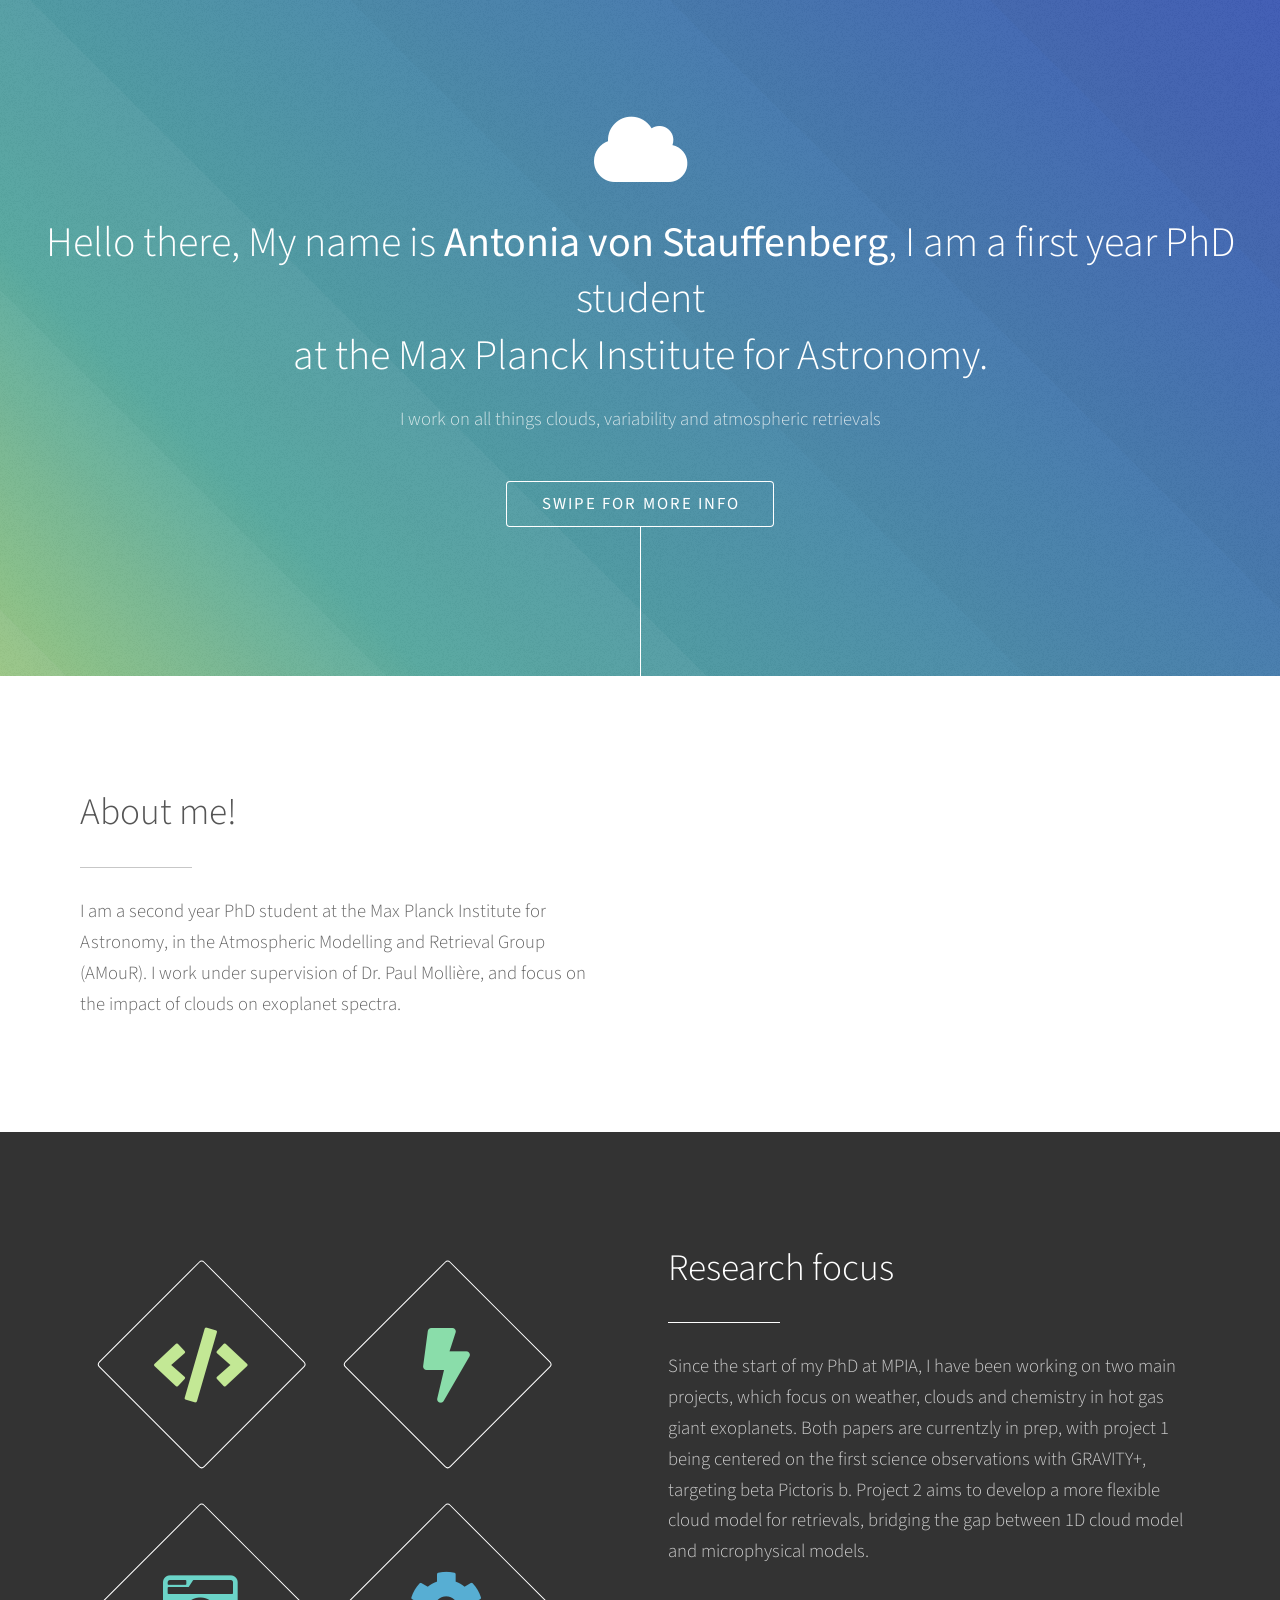
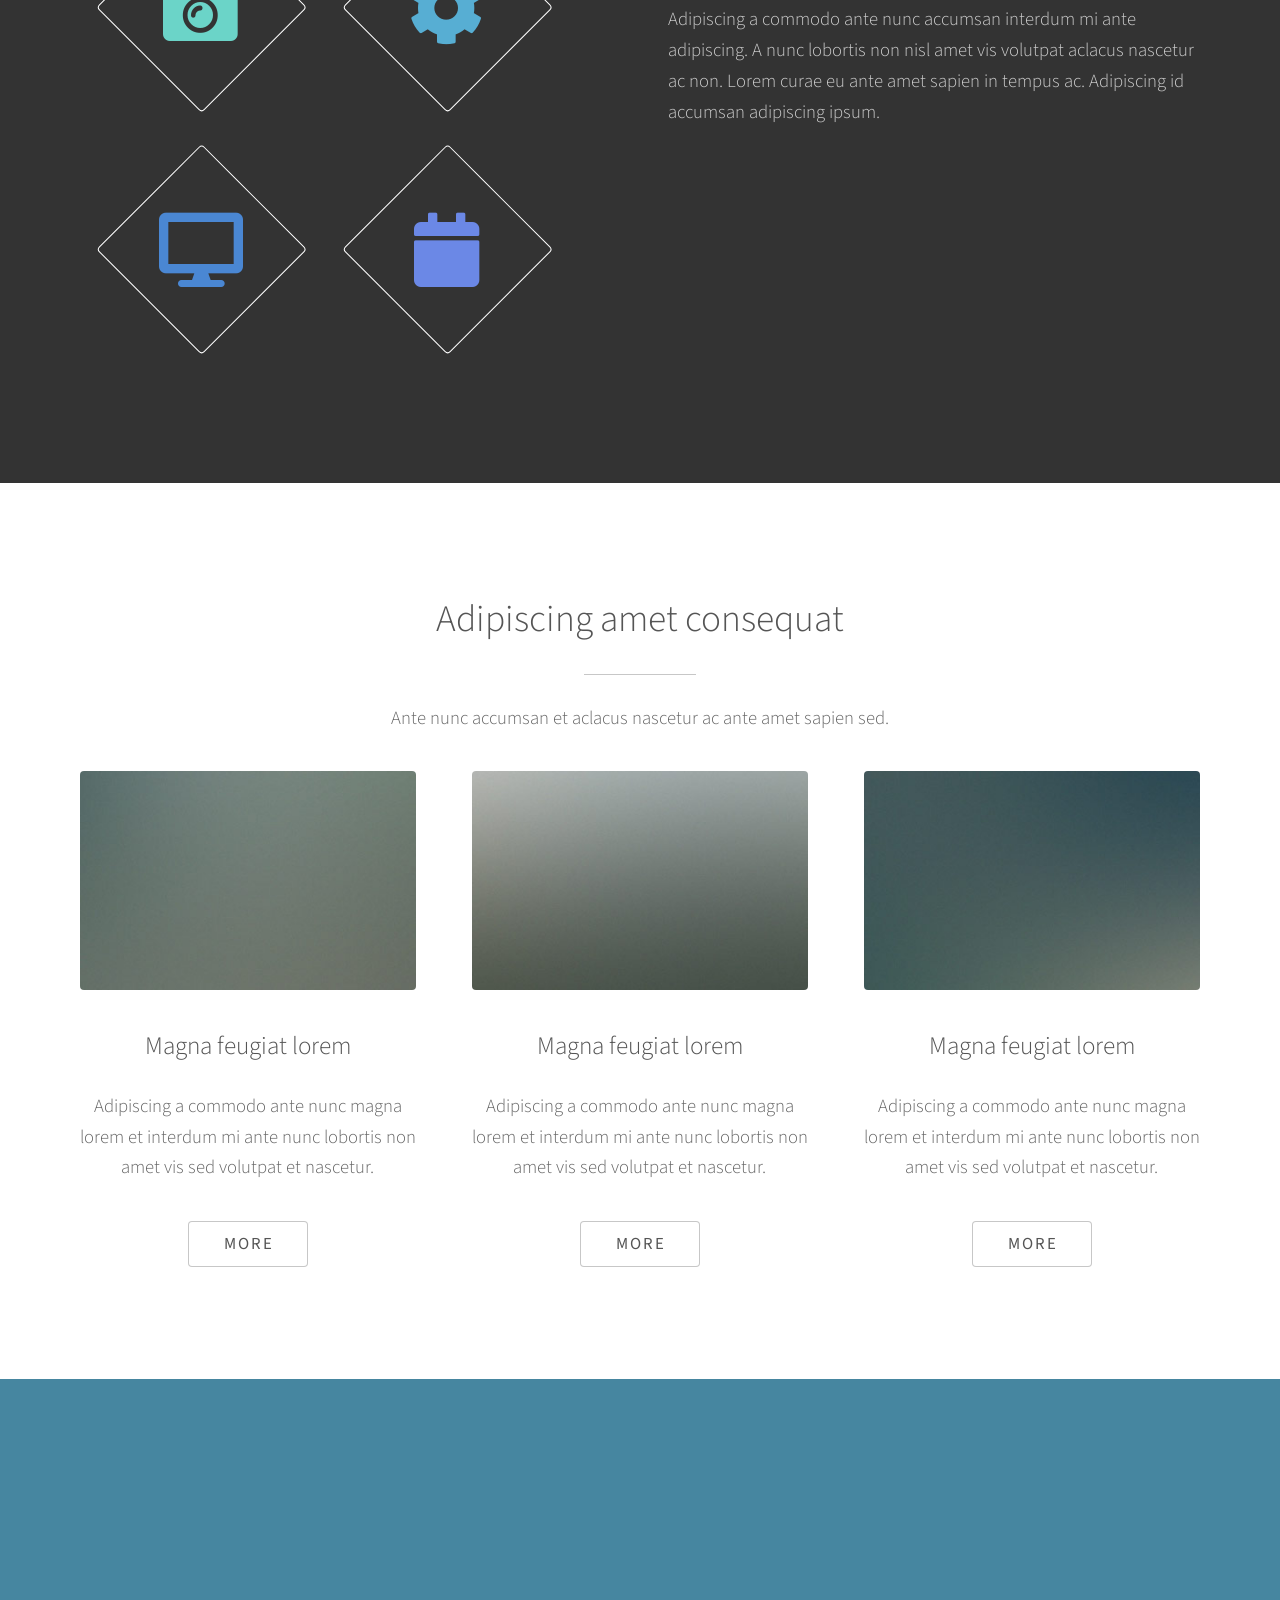
==== commit ff9a2bf0: "Getting rid of sections" ====
--- a/index.html
+++ b/index.html
@@ -103,20 +103,6 @@
 							</ul>
 						</div>
 					</div>
-				</div>
-			</section>
-
-		<!-- Four -->
-			<section id="four" class="main style2 special">
-				<div class="container">
-					<header class="major">
-						<h2>Ipsum feugiat consequat?</h2>
-					</header>
-					<p>Sed lacus nascetur ac ante amet sapien.</p>
-					<ul class="actions special">
-						<li><a href="#" class="button wide primary">Sign Up</a></li>
-						<li><a href="#" class="button wide">Learn More</a></li>
-					</ul>
 				</div>
 			</section>
 
@@ -440,16 +426,6 @@
 
 		<!-- Footer -->
 			<section id="footer">
-				<ul class="icons">
-					<li><a href="#" class="icon brands alt fa-twitter"><span class="label">Twitter</span></a></li>
-					<li><a href="#" class="icon brands alt fa-facebook-f"><span class="label">Facebook</span></a></li>
-					<li><a href="#" class="icon brands alt fa-instagram"><span class="label">Instagram</span></a></li>
-					<li><a href="#" class="icon brands alt fa-github"><span class="label">GitHub</span></a></li>
-					<li><a href="#" class="icon solid alt fa-envelope"><span class="label">Email</span></a></li>
-				</ul>
-				<ul class="copyright">
-					<li>&copy; Untitled</li><li>Design: <a href="http://html5up.net">HTML5 UP</a></li>
-				</ul>
 			</section>
 
 		<!-- Scripts -->
@@ -466,3 +442,4 @@
 
 
 
+
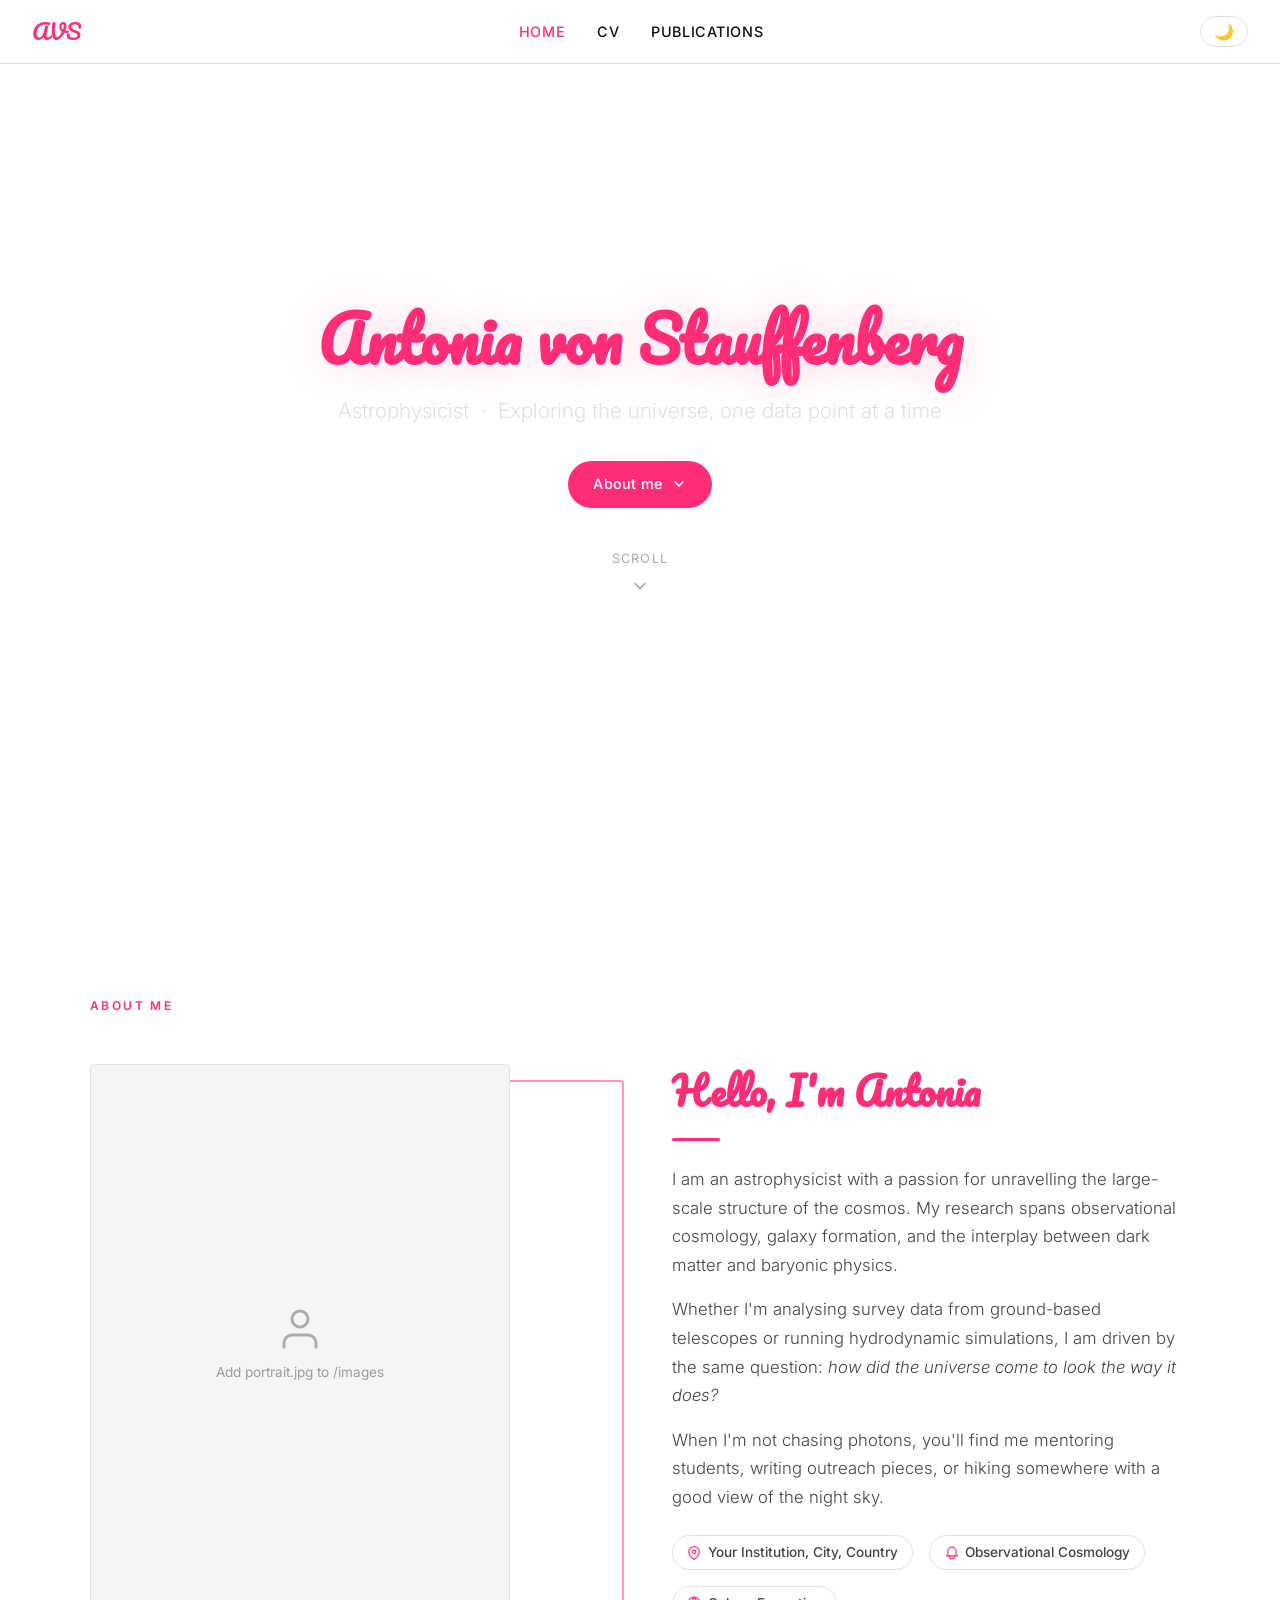
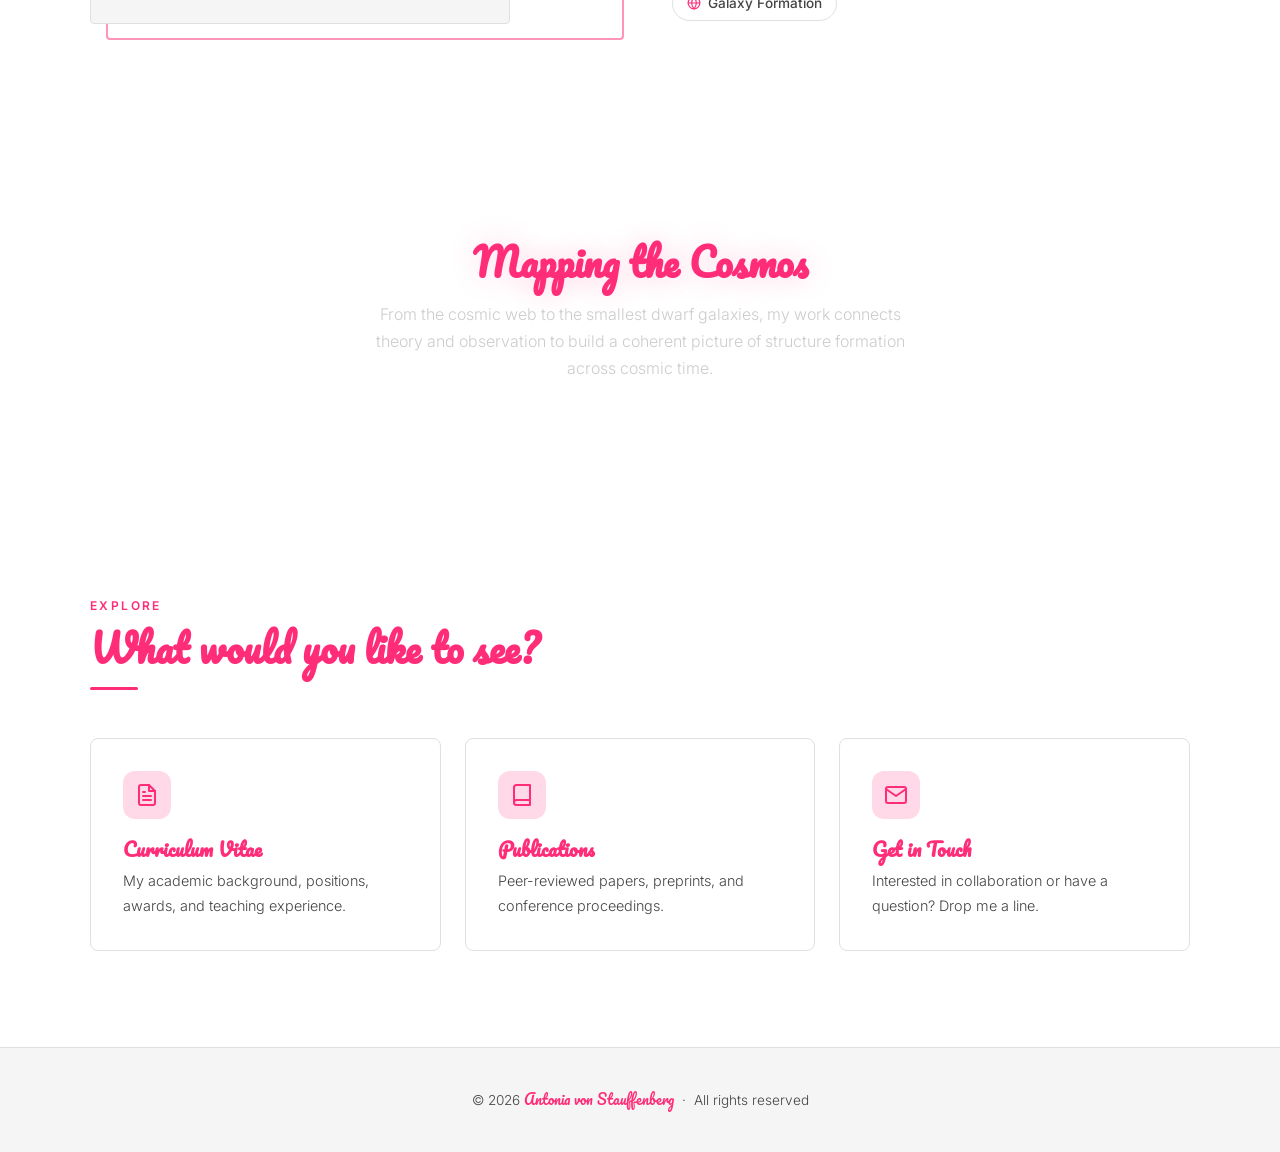
==== commit de100432: "Add personal website: main page, CV, publications, light/dark mode" ====
--- a/index.html
+++ b/index.html
@@ -1,445 +1,231 @@
-<!DOCTYPE HTML>
-<!--
-	Photon by HTML5 UP
-	html5up.net | @ajlkn
-	Free for personal and commercial use under the CCA 3.0 license (html5up.net/license)
--->
-<html>
-	<head>
-		<title>Antonia von Stauuffenberg</title>
-		<meta charset="utf-8" />
-		<meta name="viewport" content="width=device-width, initial-scale=1, user-scalable=no" />
-		<link rel="stylesheet" href="assets/css/main.css" />
-		<noscript><link rel="stylesheet" href="images/VLTI_I.png" /></noscript>
-	</head>
-	<body class="is-preload">
-
-		<!-- Header -->
-			<section id="header">
-				<div class="inner">
-					<span class="icon solid major fa-cloud"></span>
-					<h1>Hello there, My name is <strong>Antonia von Stauffenberg</strong>, I am a first year PhD student<br />
-					at the Max Planck Institute for Astronomy</a>.</h1>
-					<p>I work on all things clouds, variability and atmospheric retrievals<br />
-					</p>
-					<ul class="actions special">
-						<li><a href="#one" class="button scrolly">Swipe for more info</a></li>
-					</ul>
-				</div>
-			</section>
-
-		<!-- One -->
-			<section id="one" class="main style1">
-				<div class="container">
-					<div class="row gtr-150">
-						<div class="col-6 col-12-medium">
-							<header class="major">
-								<h2>About me!</h2>
-							</header>
-							<p>I am a second year PhD student at the Max Planck Institute for Astronomy, in the Atmospheric Modelling and Retrieval Group (AMouR). I work under supervision of Dr. Paul Mollière, and focus on the impact of clouds on exoplanet spectra.</p>
-						</div>
-						<div class="col-6 col-12-medium imp-medium">
-							<span class="image fit"><img src="https://github.com/liveantonia/antoniavonstauffenberg/blob/main/images/VLTI_I.png" alt="" /></span>
-						</div>
-					</div>
-				</div>
-			</section>
-
-		<!-- Two -->
-			<section id="two" class="main style2">
-				<div class="container">
-					<div class="row gtr-150">
-						<div class="col-6 col-12-medium">
-							<ul class="major-icons">
-								<li><span class="icon solid style1 major fa-code"></span></li>
-								<li><span class="icon solid style2 major fa-bolt"></span></li>
-								<li><span class="icon solid style3 major fa-camera-retro"></span></li>
-								<li><span class="icon solid style4 major fa-cog"></span></li>
-								<li><span class="icon solid style5 major fa-desktop"></span></li>
-								<li><span class="icon solid style6 major fa-calendar"></span></li>
-							</ul>
-						</div>
-						<div class="col-6 col-12-medium">
-							<header class="major">
-								<h2>Research focus</h2>
-							</header>
-							<p>Since the start of my PhD at MPIA, I have been working on two main projects, which focus on weather, clouds and chemistry in hot gas giant exoplanets. Both papers are currentzly in prep, with project 1 being centered on the first science observations with GRAVITY+, targeting beta Pictoris b. Project 2 aims to develop a more flexible cloud model for retrievals, bridging the gap between 1D cloud model and microphysical models.</p>
-							<p>Adipiscing a commodo ante nunc accumsan interdum mi ante adipiscing. A nunc lobortis non nisl amet vis volutpat aclacus nascetur ac non. Lorem curae eu ante amet sapien in tempus ac. Adipiscing id accumsan adipiscing ipsum.</p>
-						</div>
-					</div>
-				</div>
-			</section>
-
-		<!-- Three -->
-			<section id="three" class="main style1 special">
-				<div class="container">
-					<header class="major">
-						<h2>Adipiscing amet consequat</h2>
-					</header>
-					<p>Ante nunc accumsan et aclacus nascetur ac ante amet sapien sed.</p>
-					<div class="row gtr-150">
-						<div class="col-4 col-12-medium">
-							<span class="image fit"><img src="images/pic02.jpg" alt="" /></span>
-							<h3>Magna feugiat lorem</h3>
-							<p>Adipiscing a commodo ante nunc magna lorem et interdum mi ante nunc lobortis non amet vis sed volutpat et nascetur.</p>
-							<ul class="actions special">
-								<li><a href="#" class="button">More</a></li>
-							</ul>
-						</div>
-						<div class="col-4 col-12-medium">
-							<span class="image fit"><img src="images/pic03.jpg" alt="" /></span>
-							<h3>Magna feugiat lorem</h3>
-							<p>Adipiscing a commodo ante nunc magna lorem et interdum mi ante nunc lobortis non amet vis sed volutpat et nascetur.</p>
-							<ul class="actions special">
-								<li><a href="#" class="button">More</a></li>
-							</ul>
-						</div>
-						<div class="col-4 col-12-medium">
-							<span class="image fit"><img src="images/pic04.jpg" alt="" /></span>
-							<h3>Magna feugiat lorem</h3>
-							<p>Adipiscing a commodo ante nunc magna lorem et interdum mi ante nunc lobortis non amet vis sed volutpat et nascetur.</p>
-							<ul class="actions special">
-								<li><a href="#" class="button">More</a></li>
-							</ul>
-						</div>
-					</div>
-				</div>
-			</section>
-
-		<!-- Five -->
-		<!--
-			<section id="five" class="main style1">
-				<div class="container">
-					<header class="major special">
-						<h2>Elements</h2>
-					</header>
-
-					<section>
-						<h4>Text</h4>
-						<p>This is <b>bold</b> and this is <strong>strong</strong>. This is <i>italic</i> and this is <em>emphasized</em>.
-						This is <sup>superscript</sup> text and this is <sub>subscript</sub> text.
-						This is <u>underlined</u> and this is code: <code>for (;;) { ... }</code>. Finally, <a href="#">this is a link</a>.</p>
-						<hr />
-						<header>
-							<h4>Heading with a Subtitle</h4>
-							<p>Lorem ipsum dolor sit amet nullam id egestas urna aliquam</p>
-						</header>
-						<p>Nunc lacinia ante nunc ac lobortis. Interdum adipiscing gravida odio porttitor sem non mi integer non faucibus ornare mi ut ante amet placerat aliquet. Volutpat eu sed ante lacinia sapien lorem accumsan varius montes viverra nibh in adipiscing blandit tempus accumsan.</p>
-						<header>
-							<h5>Heading with a Subtitle</h5>
-							<p>Lorem ipsum dolor sit amet nullam id egestas urna aliquam</p>
-						</header>
-						<p>Nunc lacinia ante nunc ac lobortis. Interdum adipiscing gravida odio porttitor sem non mi integer non faucibus ornare mi ut ante amet placerat aliquet. Volutpat eu sed ante lacinia sapien lorem accumsan varius montes viverra nibh in adipiscing blandit tempus accumsan.</p>
-						<hr />
-						<h2>Heading Level 2</h2>
-						<h3>Heading Level 3</h3>
-						<h4>Heading Level 4</h4>
-						<h5>Heading Level 5</h5>
-						<h6>Heading Level 6</h6>
-						<hr />
-						<h5>Blockquote</h5>
-						<blockquote>Fringilla nisl. Donec accumsan interdum nisi, quis tincidunt felis sagittis eget tempus euismod. Vestibulum ante ipsum primis in faucibus vestibulum. Blandit adipiscing eu felis iaculis volutpat ac adipiscing accumsan faucibus. Vestibulum ante ipsum primis in faucibus lorem ipsum dolor sit amet nullam adipiscing eu felis.</blockquote>
-						<h5>Preformatted</h5>
-						<pre><code>i = 0;
-
-while (!deck.isInOrder()) {
-print 'Iteration ' + i;
-deck.shuffle();
-i++;
-}
-
-print 'It took ' + i + ' iterations to sort the deck.';</code></pre>
-					</section>
-
-					<section>
-						<h4>Lists</h4>
-						<div class="row">
-							<div class="col-6 col-12-medium">
-								<h5>Unordered</h5>
-								<ul>
-									<li>Dolor pulvinar etiam.</li>
-									<li>Sagittis adipiscing.</li>
-									<li>Felis enim feugiat.</li>
-								</ul>
-								<h5>Alternate</h5>
-								<ul class="alt">
-									<li>Dolor pulvinar etiam.</li>
-									<li>Sagittis adipiscing.</li>
-									<li>Felis enim feugiat.</li>
-								</ul>
-							</div>
-							<div class="col-6 col-12-medium">
-								<h5>Ordered</h5>
-								<ol>
-									<li>Dolor pulvinar etiam.</li>
-									<li>Etiam vel felis viverra.</li>
-									<li>Felis enim feugiat.</li>
-									<li>Dolor pulvinar etiam.</li>
-									<li>Etiam vel felis lorem.</li>
-									<li>Felis enim et feugiat.</li>
-								</ol>
-								<h5>Icons</h5>
-								<ul class="icons">
-									<li><a href="#" class="icon brands fa-twitter"><span class="label">Twitter</span></a></li>
-									<li><a href="#" class="icon brands fa-facebook-f"><span class="label">Facebook</span></a></li>
-									<li><a href="#" class="icon brands fa-instagram"><span class="label">Instagram</span></a></li>
-									<li><a href="#" class="icon brands fa-github"><span class="label">Github</span></a></li>
-								</ul>
-							</div>
-						</div>
-						<h5>Actions</h5>
-						<div class="row">
-							<div class="col-6 col-12-medium">
-								<ul class="actions">
-									<li><a href="#" class="button primary">Default</a></li>
-									<li><a href="#" class="button">Default</a></li>
-								</ul>
-								<ul class="actions small">
-									<li><a href="#" class="button primary small">Small</a></li>
-									<li><a href="#" class="button small">Small</a></li>
-								</ul>
-								<ul class="actions stacked">
-									<li><a href="#" class="button primary">Default</a></li>
-									<li><a href="#" class="button">Default</a></li>
-								</ul>
-								<ul class="actions stacked">
-									<li><a href="#" class="button primary small">Small</a></li>
-									<li><a href="#" class="button small">Small</a></li>
-								</ul>
-							</div>
-							<div class="col-6 col-12-medium">
-								<ul class="actions stacked">
-									<li><a href="#" class="button primary fit">Default</a></li>
-									<li><a href="#" class="button fit">Default</a></li>
-								</ul>
-								<ul class="actions stacked">
-									<li><a href="#" class="button primary small fit">Small</a></li>
-									<li><a href="#" class="button small fit">Small</a></li>
-								</ul>
-							</div>
-						</div>
-					</section>
-
-					<section>
-						<h4>Table</h4>
-						<h5>Default</h5>
-						<div class="table-wrapper">
-							<table>
-								<thead>
-									<tr>
-										<th>Name</th>
-										<th>Description</th>
-										<th>Price</th>
-									</tr>
-								</thead>
-								<tbody>
-									<tr>
-										<td>Item One</td>
-										<td>Ante turpis integer aliquet porttitor.</td>
-										<td>29.99</td>
-									</tr>
-									<tr>
-										<td>Item Two</td>
-										<td>Vis ac commodo adipiscing arcu aliquet.</td>
-										<td>19.99</td>
-									</tr>
-									<tr>
-										<td>Item Three</td>
-										<td> Morbi faucibus arcu accumsan lorem.</td>
-										<td>29.99</td>
-									</tr>
-									<tr>
-										<td>Item Four</td>
-										<td>Vitae integer tempus condimentum.</td>
-										<td>19.99</td>
-									</tr>
-									<tr>
-										<td>Item Five</td>
-										<td>Ante turpis integer aliquet porttitor.</td>
-										<td>29.99</td>
-									</tr>
-								</tbody>
-								<tfoot>
-									<tr>
-										<td colspan="2"></td>
-										<td>100.00</td>
-									</tr>
-								</tfoot>
-							</table>
-						</div>
-
-						<h5>Alternate</h5>
-						<div class="table-wrapper">
-							<table class="alt">
-								<thead>
-									<tr>
-										<th>Name</th>
-										<th>Description</th>
-										<th>Price</th>
-									</tr>
-								</thead>
-								<tbody>
-									<tr>
-										<td>Item One</td>
-										<td>Ante turpis integer aliquet porttitor.</td>
-										<td>29.99</td>
-									</tr>
-									<tr>
-										<td>Item Two</td>
-										<td>Vis ac commodo adipiscing arcu aliquet.</td>
-										<td>19.99</td>
-									</tr>
-									<tr>
-										<td>Item Three</td>
-										<td> Morbi faucibus arcu accumsan lorem.</td>
-										<td>29.99</td>
-									</tr>
-									<tr>
-										<td>Item Four</td>
-										<td>Vitae integer tempus condimentum.</td>
-										<td>19.99</td>
-									</tr>
-									<tr>
-										<td>Item Five</td>
-										<td>Ante turpis integer aliquet porttitor.</td>
-										<td>29.99</td>
-									</tr>
-								</tbody>
-								<tfoot>
-									<tr>
-										<td colspan="2"></td>
-										<td>100.00</td>
-									</tr>
-								</tfoot>
-							</table>
-						</div>
-					</section>
-
-					<section>
-						<h4>Buttons</h4>
-						<ul class="actions">
-							<li><a href="#" class="button primary">Primary</a></li>
-							<li><a href="#" class="button">Default</a></li>
-						</ul>
-						<ul class="actions">
-							<li><a href="#" class="button large">Large</a></li>
-							<li><a href="#" class="button">Default</a></li>
-							<li><a href="#" class="button small">Small</a></li>
-						</ul>
-						<ul class="actions fit">
-							<li><a href="#" class="button fit">Fit</a></li>
-							<li><a href="#" class="button primary fit">Fit</a></li>
-							<li><a href="#" class="button fit">Fit</a></li>
-						</ul>
-						<ul class="actions fit small">
-							<li><a href="#" class="button primary fit small">Fit + Small</a></li>
-							<li><a href="#" class="button fit small">Fit + Small</a></li>
-							<li><a href="#" class="button primary fit small">Fit + Small</a></li>
-						</ul>
-						<ul class="actions">
-							<li><a href="#" class="button primary icon solid fa-download">Icon</a></li>
-							<li><a href="#" class="button icon solid fa-download">Icon</a></li>
-						</ul>
-						<ul class="actions">
-							<li><span class="button primary disabled">Disabled</span></li>
-							<li><span class="button disabled">Disabled</span></li>
-						</ul>
-					</section>
-
-					<section>
-						<h4>Form</h4>
-						<form method="post" action="#">
-							<div class="row gtr-uniform gtr-50">
-								<div class="col-6 col-12-xsmall">
-									<input type="text" name="demo-name" id="demo-name" value="" placeholder="Name" />
-								</div>
-								<div class="col-6 col-12-xsmall">
-									<input type="email" name="demo-email" id="demo-email" value="" placeholder="Email" />
-								</div>
-								<div class="col-12">
-									<select name="demo-category" id="demo-category">
-										<option value="">- Category -</option>
-										<option value="1">Manufacturing</option>
-										<option value="1">Shipping</option>
-										<option value="1">Administration</option>
-										<option value="1">Human Resources</option>
-									</select>
-								</div>
-								<div class="col-4 col-12-small">
-									<input type="radio" id="demo-priority-low" name="demo-priority" checked>
-									<label for="demo-priority-low">Low</label>
-								</div>
-								<div class="col-4 col-12-small">
-									<input type="radio" id="demo-priority-normal" name="demo-priority">
-									<label for="demo-priority-normal">Normal</label>
-								</div>
-								<div class="col-4 col-12-small">
-									<input type="radio" id="demo-priority-high" name="demo-priority">
-									<label for="demo-priority-high">High</label>
-								</div>
-								<div class="col-6 col-12-small">
-									<input type="checkbox" id="demo-copy" name="demo-copy">
-									<label for="demo-copy">Email me a copy</label>
-								</div>
-								<div class="col-6 col-12-small">
-									<input type="checkbox" id="demo-human" name="demo-human" checked>
-									<label for="demo-human">Not a robot</label>
-								</div>
-								<div class="col-12">
-									<textarea name="demo-message" id="demo-message" placeholder="Enter your message" rows="6"></textarea>
-								</div>
-								<div class="col-12">
-									<ul class="actions">
-										<li><input type="submit" value="Send Message" class="primary" /></li>
-										<li><input type="reset" value="Reset" /></li>
-									</ul>
-								</div>
-							</div>
-						</form>
-					</section>
-
-					<section>
-						<h4>Image</h4>
-						<h5>Fit</h5>
-						<div class="box alt">
-							<div class="row gtr-uniform gtr-50">
-								<div class="col-12"><span class="image fit"><img src="images/pic06.jpg" alt="" /></span></div>
-								<div class="col-4"><span class="image fit"><img src="images/pic02.jpg" alt="" /></span></div>
-								<div class="col-4"><span class="image fit"><img src="images/pic03.jpg" alt="" /></span></div>
-								<div class="col-4"><span class="image fit"><img src="images/pic04.jpg" alt="" /></span></div>
-								<div class="col-4"><span class="image fit"><img src="images/pic03.jpg" alt="" /></span></div>
-								<div class="col-4"><span class="image fit"><img src="images/pic04.jpg" alt="" /></span></div>
-								<div class="col-4"><span class="image fit"><img src="images/pic02.jpg" alt="" /></span></div>
-								<div class="col-4"><span class="image fit"><img src="images/pic04.jpg" alt="" /></span></div>
-								<div class="col-4"><span class="image fit"><img src="images/pic02.jpg" alt="" /></span></div>
-								<div class="col-4"><span class="image fit"><img src="images/pic03.jpg" alt="" /></span></div>
-							</div>
-						</div>
-						<h5>Left &amp; Right</h5>
-						<p><span class="image left"><img src="images/pic05.jpg" alt="" /></span>Fringilla nisl. Donec accumsan interdum nisi, quis tincidunt felis sagittis eget. tempus euismod. Vestibulum ante ipsum primis in faucibus vestibulum. Blandit adipiscing eu felis iaculis volutpat ac adipiscing accumsan eu faucibus. Integer ac pellentesque praesent tincidunt felis sagittis eget. tempus euismod. Vestibulum ante ipsum primis in faucibus vestibulum. Blandit adipiscing eu felis iaculis volutpat ac adipiscing accumsan eu faucibus. Integer ac pellentesque praesent. Donec accumsan interdum nisi, quis tincidunt felis sagittis eget. tempus euismod. Vestibulum ante ipsum primis in faucibus vestibulum. Blandit adipiscing eu felis iaculis volutpat ac adipiscing accumsan eu faucibus. Integer ac pellentesque praesent tincidunt felis sagittis eget. tempus euismod. Vestibulum ante ipsum primis in faucibus vestibulum. Blandit adipiscing eu felis iaculis volutpat ac adipiscing accumsan eu faucibus. Integer ac pellentesque praesent. Blandit adipiscing eu felis iaculis volutpat ac adipiscing accumsan eu faucibus. Integer ac pellentesque praesent tincidunt felis sagittis eget. tempus euismod. Vestibulum ante ipsum primis in faucibus vestibulum. Blandit adipiscing eu felis iaculis volutpat ac adipiscing accumsan eu faucibus. Integer ac pellentesque praesent.</p>
-						<p><span class="image right"><img src="images/pic05.jpg" alt="" /></span>Fringilla nisl. Donec accumsan interdum nisi, quis tincidunt felis sagittis eget. tempus euismod. Vestibulum ante ipsum primis in faucibus vestibulum. Blandit adipiscing eu felis iaculis volutpat ac adipiscing accumsan eu faucibus. Integer ac pellentesque praesent tincidunt felis sagittis eget. tempus euismod. Vestibulum ante ipsum primis in faucibus vestibulum. Blandit adipiscing eu felis iaculis volutpat ac adipiscing accumsan eu faucibus. Integer ac pellentesque praesent. Donec accumsan interdum nisi, quis tincidunt felis sagittis eget. tempus euismod. Vestibulum ante ipsum primis in faucibus vestibulum. Blandit adipiscing eu felis iaculis volutpat ac adipiscing accumsan eu faucibus. Integer ac pellentesque praesent tincidunt felis sagittis eget. tempus euismod. Vestibulum ante ipsum primis in faucibus vestibulum. Blandit adipiscing eu felis iaculis volutpat ac adipiscing accumsan eu faucibus. Integer ac pellentesque praesent. Blandit adipiscing eu felis iaculis volutpat ac adipiscing accumsan eu faucibus. Integer ac pellentesque praesent tincidunt felis sagittis eget. tempus euismod. Vestibulum ante ipsum primis in faucibus vestibulum. Blandit adipiscing eu felis iaculis volutpat ac adipiscing accumsan eu faucibus. Integer ac pellentesque praesent.</p>
-					</section>
-
-				</div>
-			</section>
-		-->
-
-		<!-- Footer -->
-			<section id="footer">
-			</section>
-
-		<!-- Scripts -->
-			<script src="assets/js/jquery.min.js"></script>
-			<script src="assets/js/jquery.scrolly.min.js"></script>
-			<script src="assets/js/browser.min.js"></script>
-			<script src="assets/js/breakpoints.min.js"></script>
-			<script src="assets/js/util.js"></script>
-			<script src="assets/js/main.js"></script>
-
-	</body>
-</html>
-
-
-
-
-
+<!DOCTYPE html>
+<html lang="en">
+<head>
+  <meta charset="UTF-8" />
+  <meta name="viewport" content="width=device-width, initial-scale=1.0" />
+  <title>Antonia von Stauffenberg — Astrophysicist</title>
+  <meta name="description" content="Personal website of Antonia von Stauffenberg, astrophysicist." />
+  <link rel="stylesheet" href="css/style.css" />
+  <!-- Preload theme to prevent flash -->
+  <script>
+    (function () {
+      const t = localStorage.getItem('avs-theme') ||
+        (window.matchMedia('(prefers-color-scheme: dark)').matches ? 'dark' : 'light');
+      document.documentElement.setAttribute('data-theme', t);
+    })();
+  </script>
+</head>
+<body>
+
+  <!-- ===== Navigation ===== -->
+  <nav class="navbar" aria-label="Main navigation">
+    <a class="navbar-brand" href="index.html">AVS</a>
+
+    <ul class="navbar-links" id="navbar-links" role="list">
+      <li><a href="index.html">Home</a></li>
+      <li><a href="cv.html">CV</a></li>
+      <li><a href="publications.html">Publications</a></li>
+    </ul>
+
+    <div style="display:flex;align-items:center;gap:1rem;">
+      <button
+        class="theme-toggle"
+        id="theme-toggle"
+        aria-label="Toggle dark mode"
+        title="Toggle light / dark mode"
+      >
+        <span class="toggle-icon">🌙</span>
+      </button>
+      <button
+        class="hamburger"
+        id="hamburger"
+        aria-label="Open menu"
+        aria-expanded="false"
+        aria-controls="navbar-links"
+      >
+        <span></span><span></span><span></span>
+      </button>
+    </div>
+  </nav>
+
+  <!-- ===== Hero / Scroll Header ===== -->
+  <section class="hero" aria-label="Introduction">
+    <div class="hero-bg" role="img" aria-label="Deep-sky astronomical image"></div>
+    <div class="hero-content">
+      <h1>Antonia von Stauffenberg</h1>
+      <p class="subtitle">
+        Astrophysicist &nbsp;·&nbsp; Exploring the universe, one data point at a time
+      </p>
+      <a href="#about" class="btn btn-primary" style="margin:0 auto;">
+        About me
+        <svg xmlns="http://www.w3.org/2000/svg" width="16" height="16" viewBox="0 0 24 24"
+             fill="none" stroke="currentColor" stroke-width="2.5" stroke-linecap="round" stroke-linejoin="round">
+          <polyline points="6 9 12 15 18 9"></polyline>
+        </svg>
+      </a>
+      <div class="hero-scroll-hint" aria-hidden="true">
+        <span>Scroll</span>
+        <svg xmlns="http://www.w3.org/2000/svg" viewBox="0 0 24 24"
+             fill="none" stroke-width="2" stroke-linecap="round" stroke-linejoin="round">
+          <polyline points="6 9 12 15 18 9"></polyline>
+        </svg>
+      </div>
+    </div>
+  </section>
+
+  <!-- ===== About ===== -->
+  <section class="section" id="about">
+    <div class="section-inner">
+      <p class="section-label">About me</p>
+      <div class="about-grid">
+
+        <div class="about-photo">
+          <img
+            src="images/portrait.jpg"
+            alt="Portrait of Antonia von Stauffenberg"
+            onerror="this.style.display='none';this.nextElementSibling.style.display='flex';"
+          />
+          <!-- Placeholder shown when no photo is uploaded -->
+          <div style="display:none;width:100%;max-width:420px;aspect-ratio:3/4;
+                      background:var(--bg-secondary);border:1px solid var(--border-color);
+                      border-radius:4px;align-items:center;justify-content:center;
+                      flex-direction:column;gap:0.5rem;color:var(--text-secondary);font-size:0.85rem;">
+            <svg xmlns="http://www.w3.org/2000/svg" width="48" height="48" viewBox="0 0 24 24"
+                 fill="none" stroke="currentColor" stroke-width="1.5" stroke-linecap="round" stroke-linejoin="round"
+                 style="opacity:0.4;">
+              <path d="M20 21v-2a4 4 0 0 0-4-4H8a4 4 0 0 0-4 4v2"/>
+              <circle cx="12" cy="7" r="4"/>
+            </svg>
+            <span style="opacity:0.5;">Add portrait.jpg to /images</span>
+          </div>
+        </div>
+
+        <div class="about-text">
+          <h2>Hello, I'm Antonia</h2>
+          <div class="divider"></div>
+          <p>
+            I am an astrophysicist with a passion for unravelling the large-scale structure
+            of the cosmos. My research spans observational cosmology, galaxy formation, and
+            the interplay between dark matter and baryonic physics.
+          </p>
+          <p>
+            Whether I'm analysing survey data from ground-based telescopes or running
+            hydrodynamic simulations, I am driven by the same question: <em>how did the
+            universe come to look the way it does?</em>
+          </p>
+          <p>
+            When I'm not chasing photons, you'll find me mentoring students, writing
+            outreach pieces, or hiking somewhere with a good view of the night sky.
+          </p>
+
+          <div class="about-meta">
+            <span class="meta-tag">
+              <svg xmlns="http://www.w3.org/2000/svg" viewBox="0 0 24 24" fill="none"
+                   stroke-width="2" stroke-linecap="round" stroke-linejoin="round">
+                <path d="M21 10c0 7-9 13-9 13s-9-6-9-13a9 9 0 0 1 18 0z"/>
+                <circle cx="12" cy="10" r="3"/>
+              </svg>
+              Your Institution, City, Country
+            </span>
+            <span class="meta-tag">
+              <svg xmlns="http://www.w3.org/2000/svg" viewBox="0 0 24 24" fill="none"
+                   stroke-width="2" stroke-linecap="round" stroke-linejoin="round">
+                <path d="M22 17H2a3 3 0 0 0 3-3V9a7 7 0 0 1 14 0v5a3 3 0 0 0 3 3z"/>
+                <path d="M8 17v1a4 4 0 0 0 8 0v-1"/>
+              </svg>
+              Observational Cosmology
+            </span>
+            <span class="meta-tag">
+              <svg xmlns="http://www.w3.org/2000/svg" viewBox="0 0 24 24" fill="none"
+                   stroke-width="2" stroke-linecap="round" stroke-linejoin="round">
+                <circle cx="12" cy="12" r="10"/>
+                <line x1="2" y1="12" x2="22" y2="12"/>
+                <path d="M12 2a15.3 15.3 0 0 1 4 10 15.3 15.3 0 0 1-4 10 15.3 15.3 0 0 1-4-10 15.3 15.3 0 0 1 4-10z"/>
+              </svg>
+              Galaxy Formation
+            </span>
+          </div>
+        </div>
+
+      </div>
+    </div>
+  </section>
+
+  <!-- ===== Research Banner (parallax) ===== -->
+  <div class="research-banner" aria-label="Research highlight">
+    <div class="research-banner-bg" role="img" aria-label="Astronomical research image"></div>
+    <div class="research-banner-content">
+      <h2>Mapping the Cosmos</h2>
+      <p>
+        From the cosmic web to the smallest dwarf galaxies, my work connects
+        theory and observation to build a coherent picture of structure formation
+        across cosmic time.
+      </p>
+    </div>
+  </div>
+
+  <!-- ===== Quick Links ===== -->
+  <section class="section" id="links">
+    <div class="section-inner">
+      <p class="section-label">Explore</p>
+      <h2>What would you like to see?</h2>
+      <div class="divider"></div>
+
+      <div class="cards-grid">
+
+        <a href="cv.html" class="card">
+          <div class="card-icon">
+            <svg xmlns="http://www.w3.org/2000/svg" viewBox="0 0 24 24" fill="none"
+                 stroke-width="2" stroke-linecap="round" stroke-linejoin="round">
+              <path d="M14 2H6a2 2 0 0 0-2 2v16a2 2 0 0 0 2 2h12a2 2 0 0 0 2-2V8z"/>
+              <polyline points="14 2 14 8 20 8"/>
+              <line x1="16" y1="13" x2="8" y2="13"/>
+              <line x1="16" y1="17" x2="8" y2="17"/>
+              <polyline points="10 9 9 9 8 9"/>
+            </svg>
+          </div>
+          <h3>Curriculum Vitae</h3>
+          <p>My academic background, positions, awards, and teaching experience.</p>
+        </a>
+
+        <a href="publications.html" class="card">
+          <div class="card-icon">
+            <svg xmlns="http://www.w3.org/2000/svg" viewBox="0 0 24 24" fill="none"
+                 stroke-width="2" stroke-linecap="round" stroke-linejoin="round">
+              <path d="M4 19.5A2.5 2.5 0 0 1 6.5 17H20"/>
+              <path d="M6.5 2H20v20H6.5A2.5 2.5 0 0 1 4 19.5v-15A2.5 2.5 0 0 1 6.5 2z"/>
+            </svg>
+          </div>
+          <h3>Publications</h3>
+          <p>Peer-reviewed papers, preprints, and conference proceedings.</p>
+        </a>
+
+        <a href="mailto:your.email@institution.edu" class="card">
+          <div class="card-icon">
+            <svg xmlns="http://www.w3.org/2000/svg" viewBox="0 0 24 24" fill="none"
+                 stroke-width="2" stroke-linecap="round" stroke-linejoin="round">
+              <path d="M4 4h16c1.1 0 2 .9 2 2v12c0 1.1-.9 2-2 2H4c-1.1 0-2-.9-2-2V6c0-1.1.9-2 2-2z"/>
+              <polyline points="22,6 12,13 2,6"/>
+            </svg>
+          </div>
+          <h3>Get in Touch</h3>
+          <p>Interested in collaboration or have a question? Drop me a line.</p>
+        </a>
+
+      </div>
+    </div>
+  </section>
+
+  <!-- ===== Footer ===== -->
+  <footer>
+    <p>
+      &copy; <span id="year"></span>
+      <span class="footer-name">Antonia von Stauffenberg</span>
+      &nbsp;·&nbsp; All rights reserved
+    </p>
+  </footer>
+
+  <script src="js/main.js"></script>
+  <script>document.getElementById('year').textContent = new Date().getFullYear();</script>
+</body>
+</html>
--- a/css/style.css
+++ b/css/style.css
@@ -0,0 +1,742 @@
+/* =====================================================
+   Antonia von Stauffenberg — Personal Website Styles
+   ===================================================== */
+
+/* ---------- Google Fonts ---------- */
+@import url('https://fonts.googleapis.com/css2?family=Pacifico&family=Inter:wght@300;400;500;600&display=swap');
+
+/* ---------- CSS Custom Properties ---------- */
+:root {
+  --hot-pink: #ff2d78;
+  --hot-pink-glow: rgba(255, 45, 120, 0.18);
+
+  /* Light mode defaults */
+  --bg-primary: #ffffff;
+  --bg-secondary: #f5f5f5;
+  --bg-card: #ffffff;
+  --text-primary: #111111;
+  --text-secondary: #444444;
+  --border-color: #e0e0e0;
+  --nav-bg: rgba(255, 255, 255, 0.92);
+  --shadow: 0 4px 24px rgba(0, 0, 0, 0.08);
+  --toggle-icon: "🌙";
+}
+
+[data-theme="dark"] {
+  --bg-primary: #0d0d0d;
+  --bg-secondary: #1a1a1a;
+  --bg-card: #1a1a1a;
+  --text-primary: #f0f0f0;
+  --text-secondary: #aaaaaa;
+  --border-color: #2e2e2e;
+  --nav-bg: rgba(13, 13, 13, 0.92);
+  --shadow: 0 4px 24px rgba(0, 0, 0, 0.5);
+  --toggle-icon: "☀️";
+}
+
+/* ---------- Reset & Base ---------- */
+*, *::before, *::after {
+  box-sizing: border-box;
+  margin: 0;
+  padding: 0;
+}
+
+html {
+  scroll-behavior: smooth;
+}
+
+body {
+  font-family: 'Inter', sans-serif;
+  background-color: var(--bg-primary);
+  color: var(--text-primary);
+  line-height: 1.7;
+  transition: background-color 0.3s ease, color 0.3s ease;
+}
+
+img {
+  max-width: 100%;
+  display: block;
+}
+
+a {
+  color: var(--hot-pink);
+  text-decoration: none;
+  transition: opacity 0.2s;
+}
+
+a:hover {
+  opacity: 0.75;
+}
+
+/* ---------- Typography ---------- */
+h1, h2, h3, h4 {
+  font-family: 'Pacifico', cursive;
+  color: var(--hot-pink);
+  line-height: 1.2;
+}
+
+h1 { font-size: clamp(2.2rem, 5vw, 3.8rem); }
+h2 { font-size: clamp(1.6rem, 3vw, 2.4rem); }
+h3 { font-size: clamp(1.2rem, 2vw, 1.6rem); }
+
+p {
+  color: var(--text-secondary);
+  font-weight: 300;
+  font-size: 1.05rem;
+  max-width: 70ch;
+}
+
+/* ---------- Navigation ---------- */
+.navbar {
+  position: fixed;
+  top: 0;
+  left: 0;
+  right: 0;
+  z-index: 100;
+  display: flex;
+  align-items: center;
+  justify-content: space-between;
+  padding: 0 2rem;
+  height: 64px;
+  background: var(--nav-bg);
+  backdrop-filter: blur(12px);
+  -webkit-backdrop-filter: blur(12px);
+  border-bottom: 1px solid var(--border-color);
+  transition: background 0.3s ease;
+}
+
+.navbar-brand {
+  font-family: 'Pacifico', cursive;
+  font-size: 1.4rem;
+  color: var(--hot-pink);
+  letter-spacing: 0.01em;
+}
+
+.navbar-links {
+  display: flex;
+  align-items: center;
+  gap: 2rem;
+  list-style: none;
+}
+
+.navbar-links a {
+  font-size: 0.9rem;
+  font-weight: 500;
+  letter-spacing: 0.04em;
+  text-transform: uppercase;
+  color: var(--text-primary);
+  transition: color 0.2s;
+}
+
+.navbar-links a:hover,
+.navbar-links a.active {
+  color: var(--hot-pink);
+  opacity: 1;
+}
+
+/* Theme toggle button */
+.theme-toggle {
+  background: none;
+  border: 1.5px solid var(--border-color);
+  border-radius: 50px;
+  padding: 0.3rem 0.8rem;
+  cursor: pointer;
+  font-size: 1rem;
+  color: var(--text-primary);
+  transition: border-color 0.2s, background 0.2s;
+  display: flex;
+  align-items: center;
+  gap: 0.3rem;
+}
+
+.theme-toggle:hover {
+  border-color: var(--hot-pink);
+  background: var(--hot-pink-glow);
+}
+
+/* Hamburger (mobile) */
+.hamburger {
+  display: none;
+  flex-direction: column;
+  gap: 5px;
+  cursor: pointer;
+  background: none;
+  border: none;
+  padding: 4px;
+}
+
+.hamburger span {
+  width: 24px;
+  height: 2px;
+  background: var(--text-primary);
+  border-radius: 2px;
+  transition: all 0.3s;
+}
+
+/* ---------- Hero / Scroll Header ---------- */
+.hero {
+  position: relative;
+  height: 100vh;
+  min-height: 500px;
+  display: flex;
+  align-items: center;
+  justify-content: center;
+  text-align: center;
+  overflow: hidden;
+}
+
+.hero-bg {
+  position: absolute;
+  inset: 0;
+  background-image: url('../images/hero-bg.jpg');
+  background-size: cover;
+  background-position: center;
+  background-attachment: fixed; /* parallax */
+  filter: brightness(0.35);
+  transition: filter 0.3s;
+}
+
+[data-theme="dark"] .hero-bg {
+  filter: brightness(0.25);
+}
+
+.hero-content {
+  position: relative;
+  z-index: 1;
+  padding: 2rem;
+}
+
+.hero-content h1 {
+  color: var(--hot-pink);
+  text-shadow: 0 0 40px var(--hot-pink-glow);
+  margin-bottom: 1rem;
+}
+
+.hero-content .subtitle {
+  font-size: clamp(1rem, 2.5vw, 1.3rem);
+  color: #e0e0e0;
+  font-weight: 300;
+  max-width: 60ch;
+  margin: 0 auto 2rem;
+}
+
+.hero-scroll-hint {
+  margin-top: 2.5rem;
+  display: flex;
+  flex-direction: column;
+  align-items: center;
+  gap: 0.4rem;
+  color: #aaaaaa;
+  font-size: 0.8rem;
+  letter-spacing: 0.1em;
+  text-transform: uppercase;
+  animation: bounce 2s infinite;
+}
+
+.hero-scroll-hint svg {
+  width: 20px;
+  height: 20px;
+  stroke: #aaaaaa;
+}
+
+@keyframes bounce {
+  0%, 100% { transform: translateY(0); }
+  50% { transform: translateY(6px); }
+}
+
+/* ---------- Sections ---------- */
+.section {
+  padding: 6rem 2rem;
+}
+
+.section-inner {
+  max-width: 1100px;
+  margin: 0 auto;
+}
+
+.section-label {
+  font-size: 0.75rem;
+  letter-spacing: 0.2em;
+  text-transform: uppercase;
+  color: var(--hot-pink);
+  font-weight: 600;
+  margin-bottom: 0.5rem;
+}
+
+/* ---------- About Section ---------- */
+.about-grid {
+  display: grid;
+  grid-template-columns: 1fr 1fr;
+  gap: 4rem;
+  align-items: center;
+  margin-top: 3rem;
+}
+
+.about-photo {
+  position: relative;
+}
+
+.about-photo img {
+  width: 100%;
+  max-width: 420px;
+  border-radius: 4px;
+  box-shadow: var(--shadow);
+  filter: grayscale(100%);
+  transition: filter 0.4s;
+}
+
+.about-photo img:hover {
+  filter: grayscale(60%);
+}
+
+.about-photo::before {
+  content: '';
+  position: absolute;
+  top: 16px;
+  left: 16px;
+  right: -16px;
+  bottom: -16px;
+  border: 2px solid var(--hot-pink);
+  border-radius: 4px;
+  z-index: -1;
+  opacity: 0.5;
+}
+
+.about-text h2 {
+  margin-bottom: 1.5rem;
+}
+
+.about-text p {
+  margin-bottom: 1rem;
+}
+
+.about-meta {
+  margin-top: 1.5rem;
+  display: flex;
+  flex-wrap: wrap;
+  gap: 1rem;
+}
+
+.meta-tag {
+  display: inline-flex;
+  align-items: center;
+  gap: 0.4rem;
+  font-size: 0.85rem;
+  font-weight: 500;
+  color: var(--text-secondary);
+  border: 1px solid var(--border-color);
+  border-radius: 50px;
+  padding: 0.3rem 0.9rem;
+}
+
+.meta-tag svg {
+  width: 14px;
+  height: 14px;
+  stroke: var(--hot-pink);
+}
+
+/* ---------- Research Highlight / Scroll Banner ---------- */
+.research-banner {
+  position: relative;
+  height: 380px;
+  overflow: hidden;
+  display: flex;
+  align-items: center;
+  justify-content: center;
+}
+
+.research-banner-bg {
+  position: absolute;
+  inset: 0;
+  background-image: url('../images/research-bg.jpg');
+  background-size: cover;
+  background-position: center;
+  background-attachment: fixed;
+  filter: brightness(0.3);
+  transition: filter 0.3s;
+}
+
+[data-theme="dark"] .research-banner-bg {
+  filter: brightness(0.2);
+}
+
+.research-banner-content {
+  position: relative;
+  z-index: 1;
+  text-align: center;
+  padding: 2rem;
+}
+
+.research-banner-content h2 {
+  color: var(--hot-pink);
+  text-shadow: 0 0 30px var(--hot-pink-glow);
+  margin-bottom: 1rem;
+}
+
+.research-banner-content p {
+  color: #cccccc;
+  max-width: 55ch;
+  margin: 0 auto;
+  font-size: 1rem;
+}
+
+/* ---------- Quick Links / Cards ---------- */
+.cards-grid {
+  display: grid;
+  grid-template-columns: repeat(auto-fit, minmax(260px, 1fr));
+  gap: 1.5rem;
+  margin-top: 3rem;
+}
+
+.card {
+  background: var(--bg-card);
+  border: 1px solid var(--border-color);
+  border-radius: 8px;
+  padding: 2rem;
+  transition: transform 0.2s, box-shadow 0.2s, border-color 0.2s;
+  text-decoration: none;
+  display: block;
+}
+
+.card:hover {
+  transform: translateY(-4px);
+  box-shadow: var(--shadow);
+  border-color: var(--hot-pink);
+  opacity: 1;
+}
+
+.card-icon {
+  width: 48px;
+  height: 48px;
+  background: var(--hot-pink-glow);
+  border-radius: 12px;
+  display: flex;
+  align-items: center;
+  justify-content: center;
+  margin-bottom: 1.2rem;
+}
+
+.card-icon svg {
+  width: 24px;
+  height: 24px;
+  stroke: var(--hot-pink);
+}
+
+.card h3 {
+  margin-bottom: 0.5rem;
+  font-size: 1.2rem;
+}
+
+.card p {
+  font-size: 0.9rem;
+  margin: 0;
+}
+
+/* ---------- Footer ---------- */
+footer {
+  background: var(--bg-secondary);
+  border-top: 1px solid var(--border-color);
+  padding: 2.5rem 2rem;
+  text-align: center;
+}
+
+footer p {
+  font-size: 0.85rem;
+  color: var(--text-secondary);
+  max-width: none;
+}
+
+footer .footer-name {
+  font-family: 'Pacifico', cursive;
+  color: var(--hot-pink);
+}
+
+/* ---------- CV Page ---------- */
+.cv-container {
+  padding-top: 64px;
+}
+
+.cv-header {
+  background: var(--bg-secondary);
+  border-bottom: 1px solid var(--border-color);
+  padding: 3rem 2rem 2rem;
+  text-align: center;
+}
+
+.cv-header h1 {
+  margin-bottom: 0.5rem;
+}
+
+.cv-header p {
+  margin: 0 auto;
+  text-align: center;
+}
+
+.cv-embed-wrapper {
+  max-width: 900px;
+  margin: 3rem auto;
+  padding: 0 2rem;
+}
+
+.cv-upload-area {
+  border: 2px dashed var(--border-color);
+  border-radius: 8px;
+  padding: 4rem 2rem;
+  text-align: center;
+  transition: border-color 0.2s;
+}
+
+.cv-upload-area:hover {
+  border-color: var(--hot-pink);
+}
+
+.cv-upload-area h3 {
+  margin-bottom: 0.8rem;
+}
+
+.cv-upload-area p {
+  margin: 0 auto 1.5rem;
+  text-align: center;
+}
+
+.btn {
+  display: inline-flex;
+  align-items: center;
+  gap: 0.5rem;
+  padding: 0.7rem 1.6rem;
+  border-radius: 50px;
+  font-size: 0.9rem;
+  font-weight: 500;
+  letter-spacing: 0.02em;
+  cursor: pointer;
+  transition: all 0.2s;
+  border: none;
+  text-decoration: none;
+}
+
+.btn-primary {
+  background: var(--hot-pink);
+  color: #ffffff;
+}
+
+.btn-primary:hover {
+  background: #e0005e;
+  opacity: 1;
+  transform: translateY(-1px);
+}
+
+.btn-outline {
+  background: transparent;
+  border: 1.5px solid var(--hot-pink);
+  color: var(--hot-pink);
+}
+
+.btn-outline:hover {
+  background: var(--hot-pink-glow);
+  opacity: 1;
+}
+
+.pdf-viewer {
+  width: 100%;
+  height: 80vh;
+  min-height: 600px;
+  border: 1px solid var(--border-color);
+  border-radius: 8px;
+  background: var(--bg-secondary);
+}
+
+/* ---------- Publications Page ---------- */
+.pub-header {
+  background: var(--bg-secondary);
+  border-bottom: 1px solid var(--border-color);
+  padding: 3rem 2rem 2rem;
+  text-align: center;
+}
+
+.pub-container {
+  max-width: 860px;
+  margin: 0 auto;
+  padding: 3rem 2rem;
+}
+
+.pub-filters {
+  display: flex;
+  flex-wrap: wrap;
+  gap: 0.6rem;
+  margin-bottom: 2.5rem;
+}
+
+.pub-filter-btn {
+  padding: 0.35rem 1rem;
+  border-radius: 50px;
+  border: 1.5px solid var(--border-color);
+  background: none;
+  color: var(--text-secondary);
+  font-size: 0.85rem;
+  font-weight: 500;
+  cursor: pointer;
+  transition: all 0.2s;
+}
+
+.pub-filter-btn:hover,
+.pub-filter-btn.active {
+  border-color: var(--hot-pink);
+  color: var(--hot-pink);
+  background: var(--hot-pink-glow);
+}
+
+.pub-year-group {
+  margin-bottom: 3rem;
+}
+
+.pub-year-label {
+  font-family: 'Pacifico', cursive;
+  color: var(--hot-pink);
+  font-size: 1.4rem;
+  margin-bottom: 1.2rem;
+  padding-bottom: 0.5rem;
+  border-bottom: 2px solid var(--border-color);
+}
+
+.pub-item {
+  padding: 1.5rem 0;
+  border-bottom: 1px solid var(--border-color);
+}
+
+.pub-item:last-child {
+  border-bottom: none;
+}
+
+.pub-title {
+  font-size: 1rem;
+  font-weight: 600;
+  color: var(--text-primary);
+  margin-bottom: 0.3rem;
+  line-height: 1.4;
+}
+
+.pub-title a {
+  color: var(--text-primary);
+  transition: color 0.2s;
+}
+
+.pub-title a:hover {
+  color: var(--hot-pink);
+  opacity: 1;
+}
+
+.pub-authors {
+  font-size: 0.88rem;
+  color: var(--text-secondary);
+  margin-bottom: 0.3rem;
+}
+
+.pub-authors strong {
+  color: var(--hot-pink);
+}
+
+.pub-journal {
+  font-size: 0.85rem;
+  color: var(--text-secondary);
+  font-style: italic;
+}
+
+.pub-badges {
+  display: flex;
+  flex-wrap: wrap;
+  gap: 0.4rem;
+  margin-top: 0.6rem;
+}
+
+.badge {
+  display: inline-block;
+  padding: 0.15rem 0.6rem;
+  border-radius: 4px;
+  font-size: 0.75rem;
+  font-weight: 600;
+  letter-spacing: 0.04em;
+  text-transform: uppercase;
+}
+
+.badge-pink {
+  background: var(--hot-pink-glow);
+  color: var(--hot-pink);
+  border: 1px solid var(--hot-pink);
+}
+
+.badge-gray {
+  background: var(--bg-secondary);
+  color: var(--text-secondary);
+  border: 1px solid var(--border-color);
+}
+
+/* ---------- Page wrapper (non-index pages) ---------- */
+.page-wrapper {
+  padding-top: 64px;
+  min-height: 100vh;
+  display: flex;
+  flex-direction: column;
+}
+
+.page-wrapper > *:last-child {
+  margin-top: auto;
+}
+
+/* ---------- Divider ---------- */
+.divider {
+  width: 48px;
+  height: 3px;
+  background: var(--hot-pink);
+  border-radius: 2px;
+  margin: 1rem 0 1.5rem;
+}
+
+/* ---------- Responsive ---------- */
+@media (max-width: 768px) {
+  .hamburger {
+    display: flex;
+  }
+
+  .navbar-links {
+    display: none;
+    position: fixed;
+    top: 64px;
+    left: 0;
+    right: 0;
+    background: var(--nav-bg);
+    flex-direction: column;
+    padding: 1.5rem 2rem;
+    gap: 1.2rem;
+    border-bottom: 1px solid var(--border-color);
+    backdrop-filter: blur(12px);
+  }
+
+  .navbar-links.open {
+    display: flex;
+  }
+
+  .about-grid {
+    grid-template-columns: 1fr;
+    gap: 2.5rem;
+  }
+
+  .about-photo::before {
+    display: none;
+  }
+
+  .about-photo img {
+    max-width: 100%;
+  }
+
+  .section {
+    padding: 4rem 1.5rem;
+  }
+
+  .hero-bg {
+    background-attachment: scroll;
+  }
+
+  .research-banner-bg {
+    background-attachment: scroll;
+  }
+}
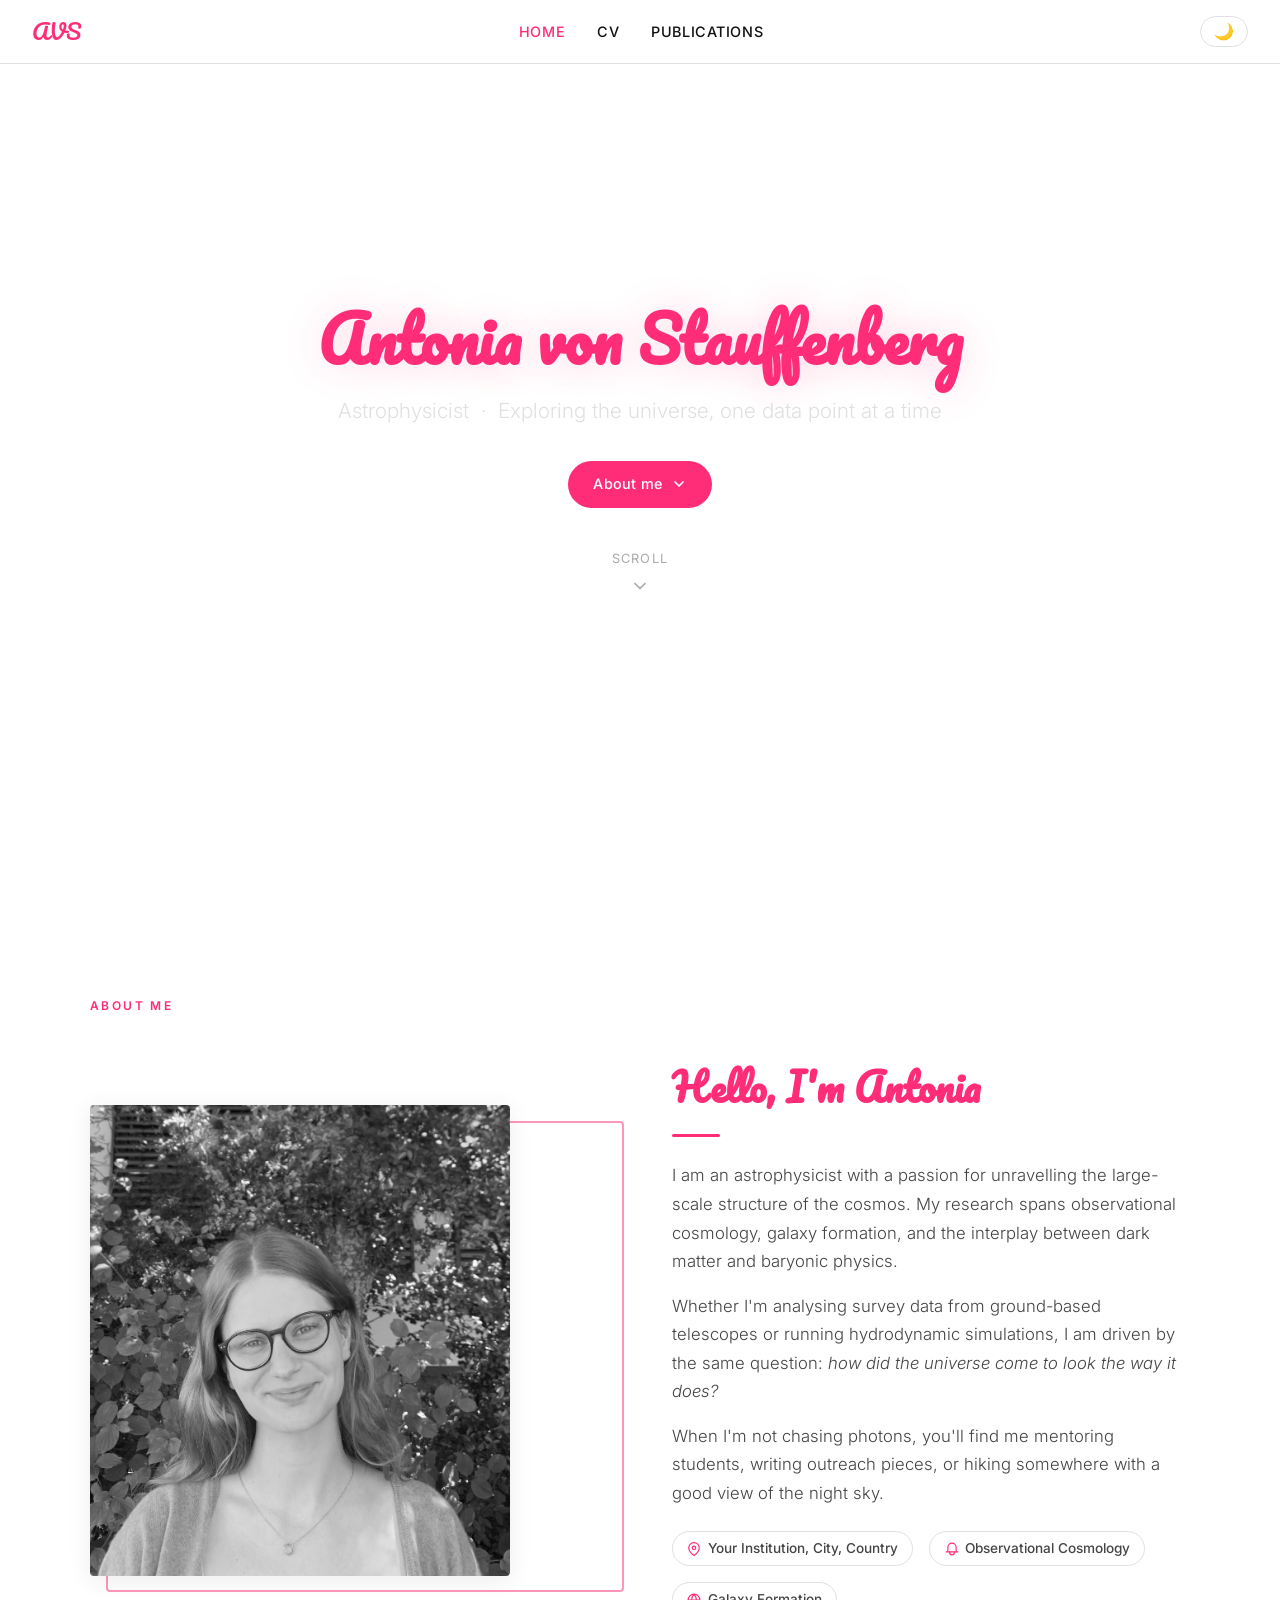
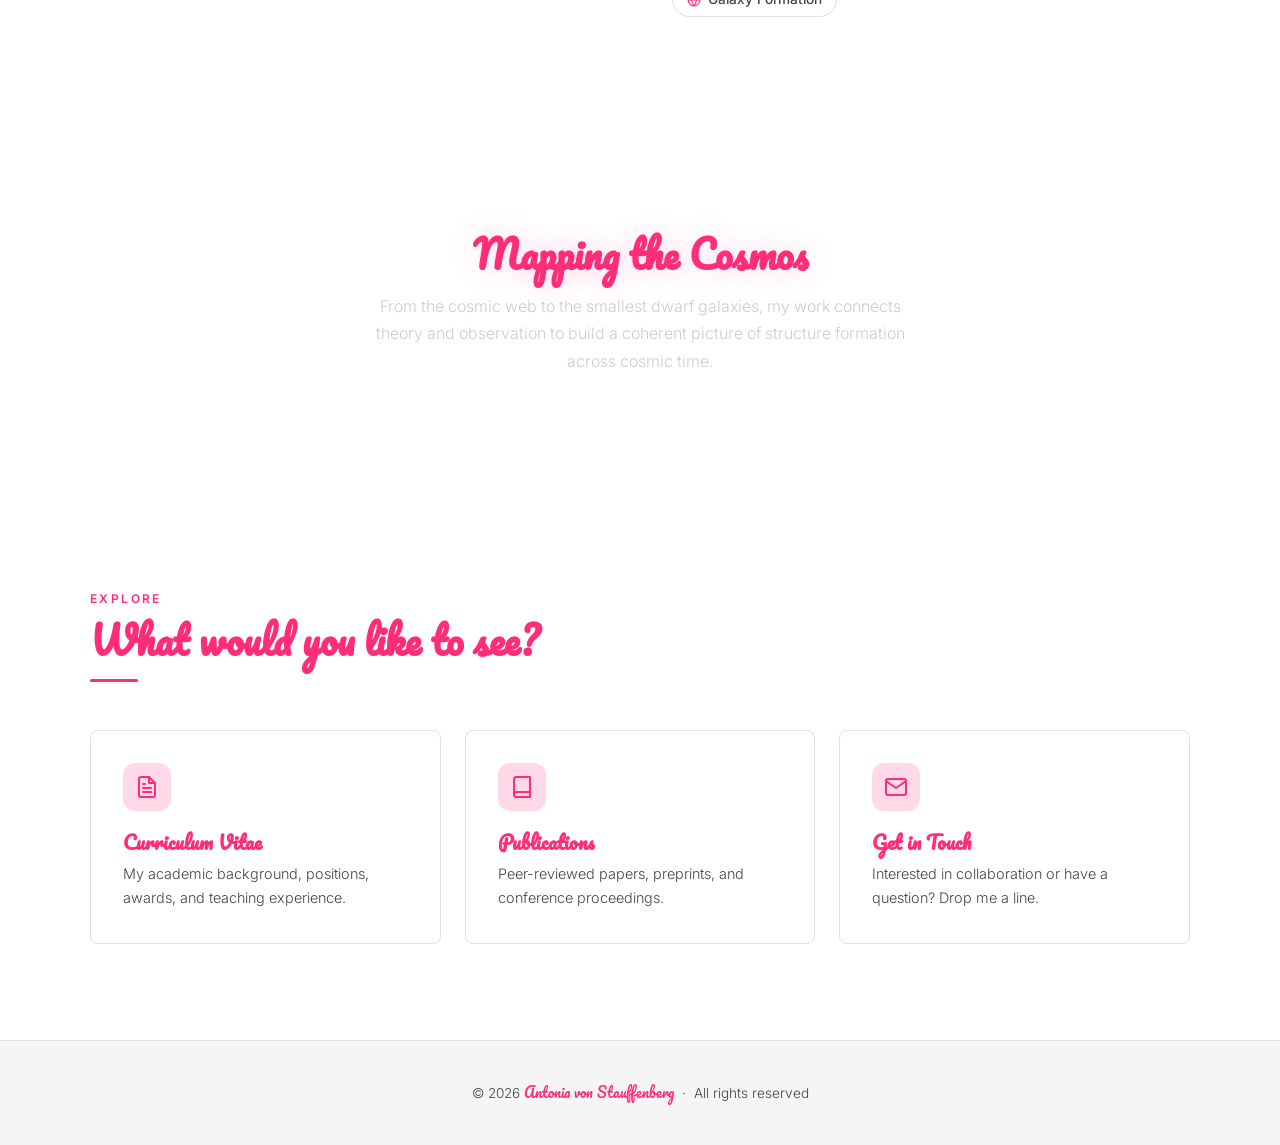
==== commit 5166d5bf: "email added" ====
--- a/index.html
+++ b/index.html
@@ -200,7 +200,7 @@
           <p>Peer-reviewed papers, preprints, and conference proceedings.</p>
         </a>
 
-        <a href="mailto:your.email@institution.edu" class="card">
+        <a href="mailto:a-stauffenberg@mpia.de" class="card">
           <div class="card-icon">
             <svg xmlns="http://www.w3.org/2000/svg" viewBox="0 0 24 24" fill="none"
                  stroke-width="2" stroke-linecap="round" stroke-linejoin="round">
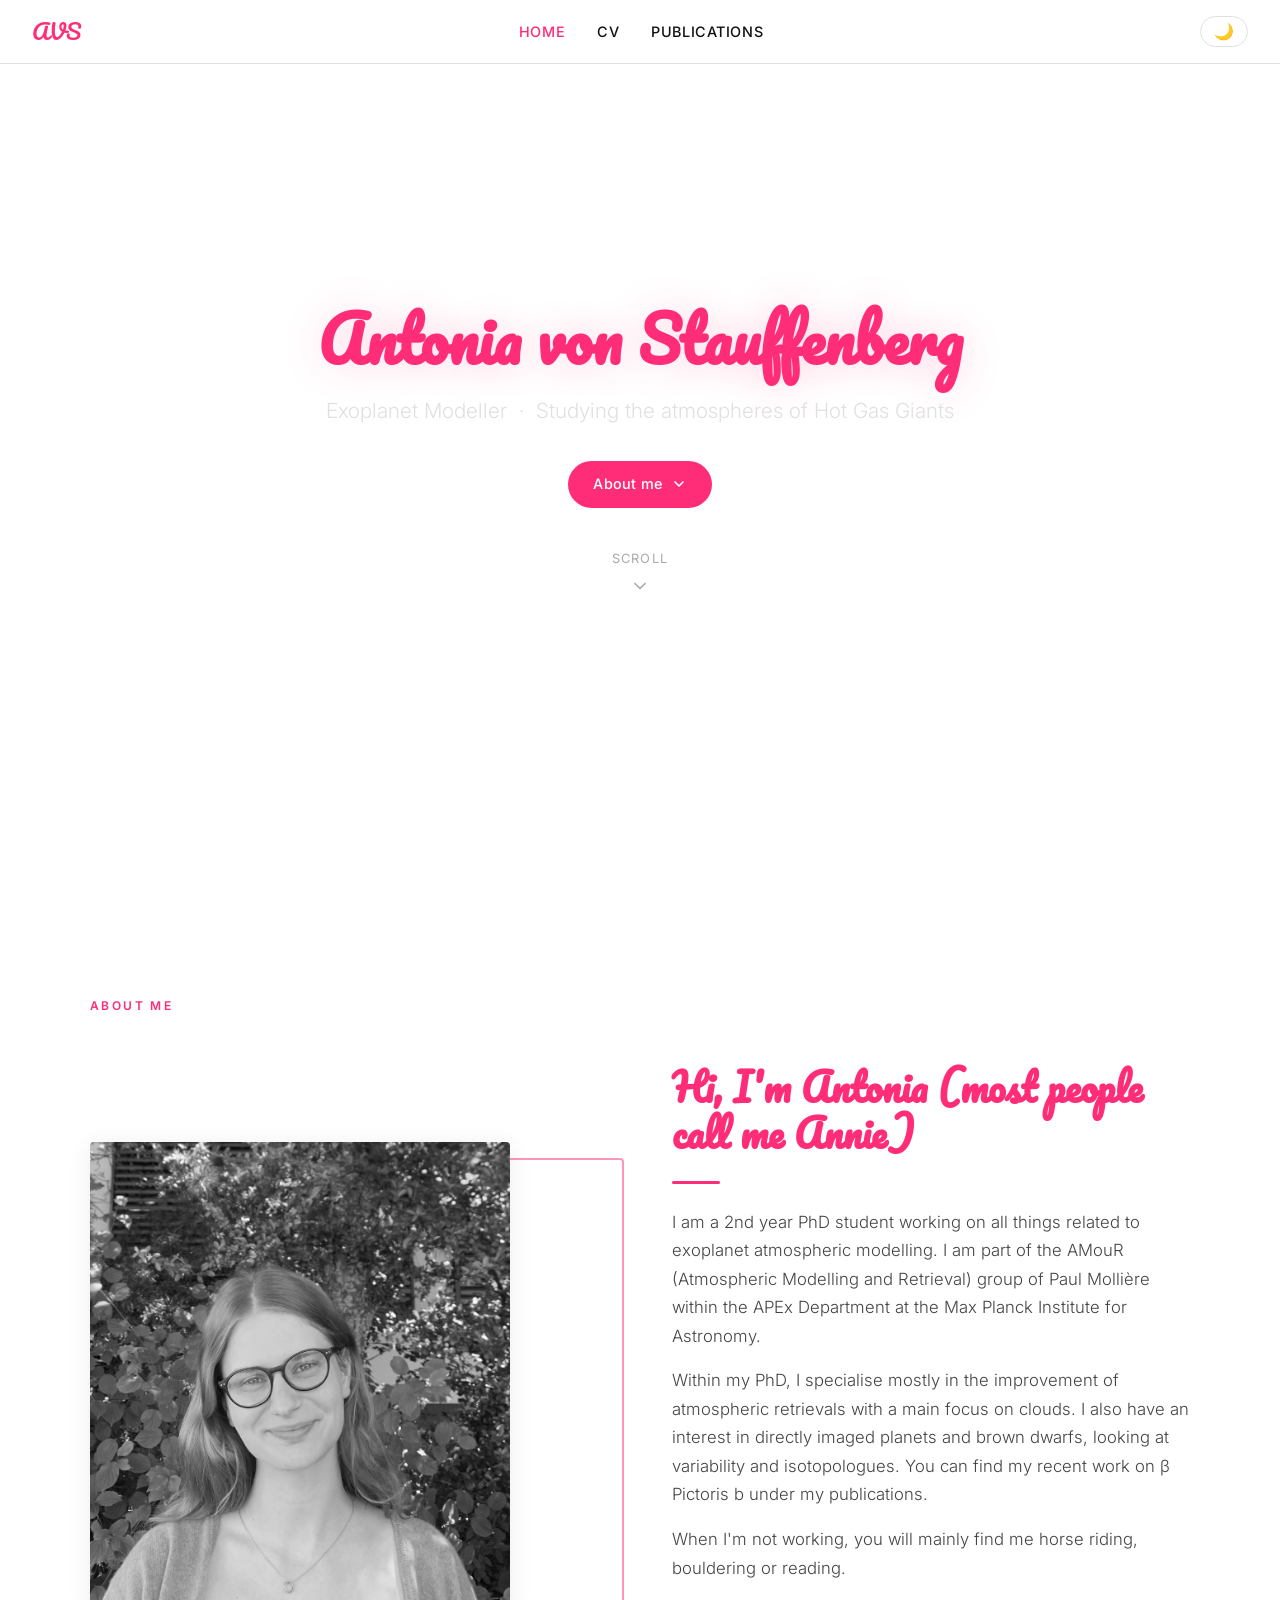
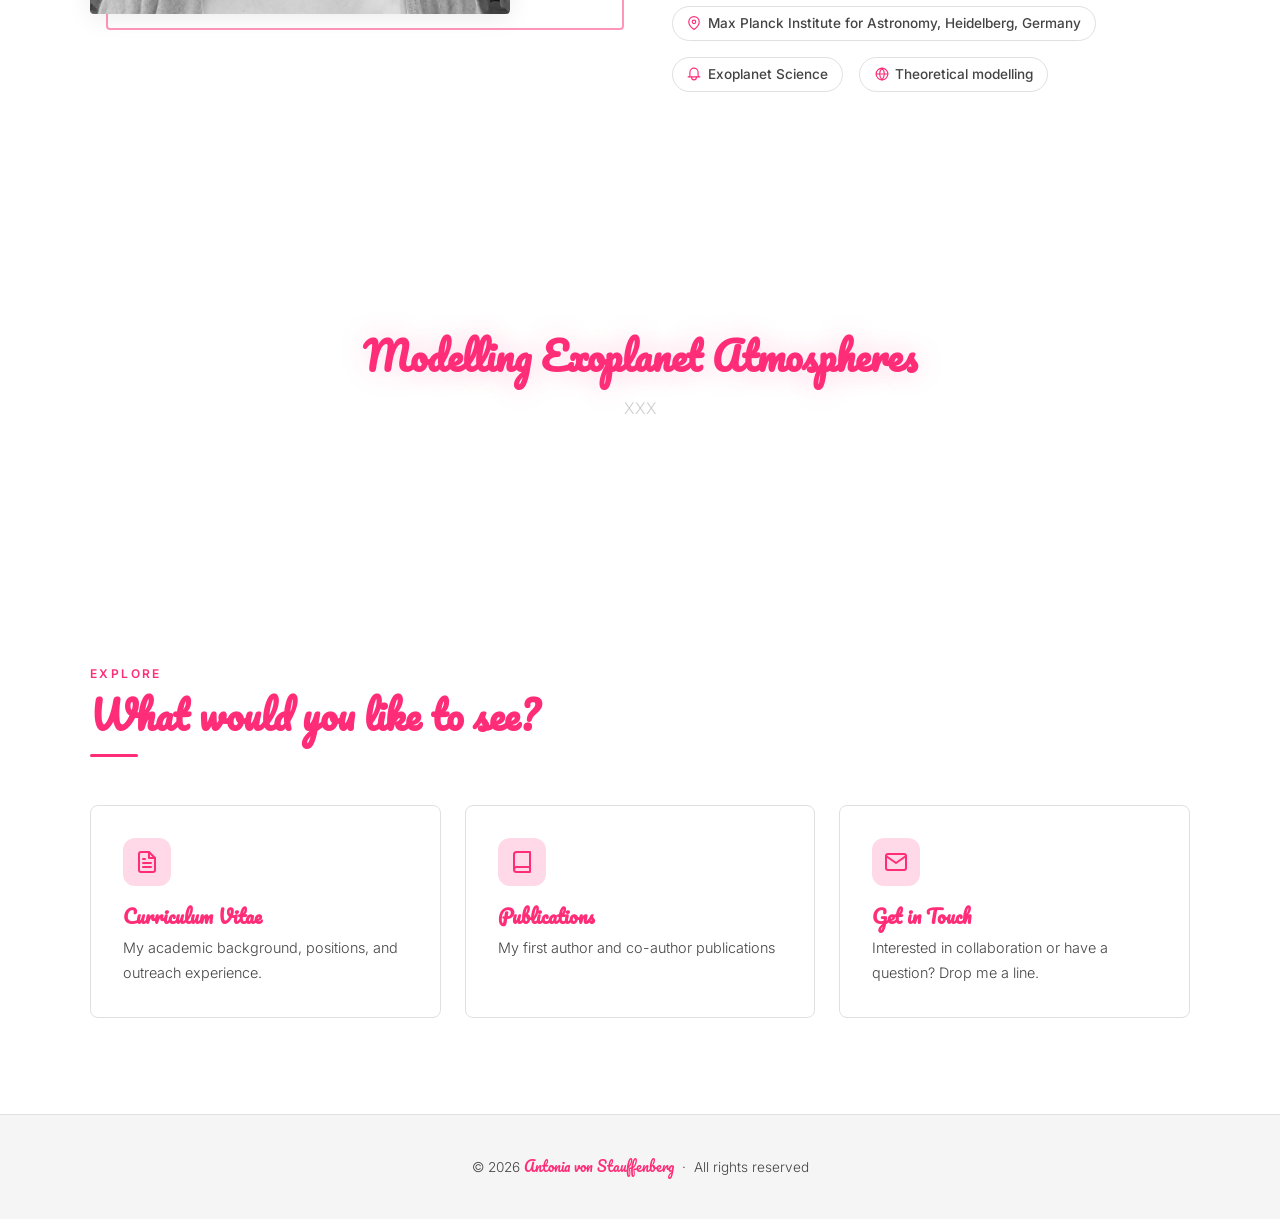
==== commit 2d6a3c32: "Updated main page" ====
--- a/index.html
+++ b/index.html
@@ -54,7 +54,7 @@
     <div class="hero-content">
       <h1>Antonia von Stauffenberg</h1>
       <p class="subtitle">
-        Astrophysicist &nbsp;·&nbsp; Exploring the universe, one data point at a time
+        Exoplanet Modeller &nbsp;·&nbsp; Studying the atmospheres of Hot Gas Giants
       </p>
       <a href="#about" class="btn btn-primary" style="margin:0 auto;">
         About me
@@ -101,21 +101,21 @@
         </div>
 
         <div class="about-text">
-          <h2>Hello, I'm Antonia</h2>
+          <h2>Hi, I'm Antonia (most people call me Annie)</h2>
           <div class="divider"></div>
           <p>
-            I am an astrophysicist with a passion for unravelling the large-scale structure
-            of the cosmos. My research spans observational cosmology, galaxy formation, and
-            the interplay between dark matter and baryonic physics.
+            I am a 2nd year PhD student working on all things related to exoplanet atmospheric 
+            modelling. I am part of the AMouR (Atmospheric Modelling and Retrieval) group of 
+            Paul Mollière within the APEx Department at the Max Planck Institute for Astronomy.
           </p>
           <p>
-            Whether I'm analysing survey data from ground-based telescopes or running
-            hydrodynamic simulations, I am driven by the same question: <em>how did the
-            universe come to look the way it does?</em>
+            Within my PhD, I specialise mostly in the improvement of atmospheric retrievals with 
+            a main focus on clouds. I also have an interest in directly imaged planets and brown dwarfs, 
+            looking at variability and isotopologues. You can find my recent work on β Pictoris b 
+            under my publications. </em>
           </p>
           <p>
-            When I'm not chasing photons, you'll find me mentoring students, writing
-            outreach pieces, or hiking somewhere with a good view of the night sky.
+            When I'm not working, you will mainly find me horse riding, bouldering or reading.
           </p>
 
           <div class="about-meta">
@@ -125,7 +125,7 @@
                 <path d="M21 10c0 7-9 13-9 13s-9-6-9-13a9 9 0 0 1 18 0z"/>
                 <circle cx="12" cy="10" r="3"/>
               </svg>
-              Your Institution, City, Country
+              Max Planck Institute for Astronomy, Heidelberg, Germany
             </span>
             <span class="meta-tag">
               <svg xmlns="http://www.w3.org/2000/svg" viewBox="0 0 24 24" fill="none"
@@ -133,7 +133,7 @@
                 <path d="M22 17H2a3 3 0 0 0 3-3V9a7 7 0 0 1 14 0v5a3 3 0 0 0 3 3z"/>
                 <path d="M8 17v1a4 4 0 0 0 8 0v-1"/>
               </svg>
-              Observational Cosmology
+              Exoplanet Science
             </span>
             <span class="meta-tag">
               <svg xmlns="http://www.w3.org/2000/svg" viewBox="0 0 24 24" fill="none"
@@ -142,7 +142,7 @@
                 <line x1="2" y1="12" x2="22" y2="12"/>
                 <path d="M12 2a15.3 15.3 0 0 1 4 10 15.3 15.3 0 0 1-4 10 15.3 15.3 0 0 1-4-10 15.3 15.3 0 0 1 4-10z"/>
               </svg>
-              Galaxy Formation
+              Theoretical modelling
             </span>
           </div>
         </div>
@@ -155,11 +155,9 @@
   <div class="research-banner" aria-label="Research highlight">
     <div class="research-banner-bg" role="img" aria-label="Astronomical research image"></div>
     <div class="research-banner-content">
-      <h2>Mapping the Cosmos</h2>
+      <h2>Modelling Exoplanet Atmospheres</h2>
       <p>
-        From the cosmic web to the smallest dwarf galaxies, my work connects
-        theory and observation to build a coherent picture of structure formation
-        across cosmic time.
+        XXX
       </p>
     </div>
   </div>
@@ -185,7 +183,7 @@
             </svg>
           </div>
           <h3>Curriculum Vitae</h3>
-          <p>My academic background, positions, awards, and teaching experience.</p>
+          <p>My academic background, positions, and outreach experience.</p>
         </a>
 
         <a href="publications.html" class="card">
@@ -197,7 +195,7 @@
             </svg>
           </div>
           <h3>Publications</h3>
-          <p>Peer-reviewed papers, preprints, and conference proceedings.</p>
+          <p>My first author and co-author publications</p>
         </a>
 
         <a href="mailto:a-stauffenberg@mpia.de" class="card">
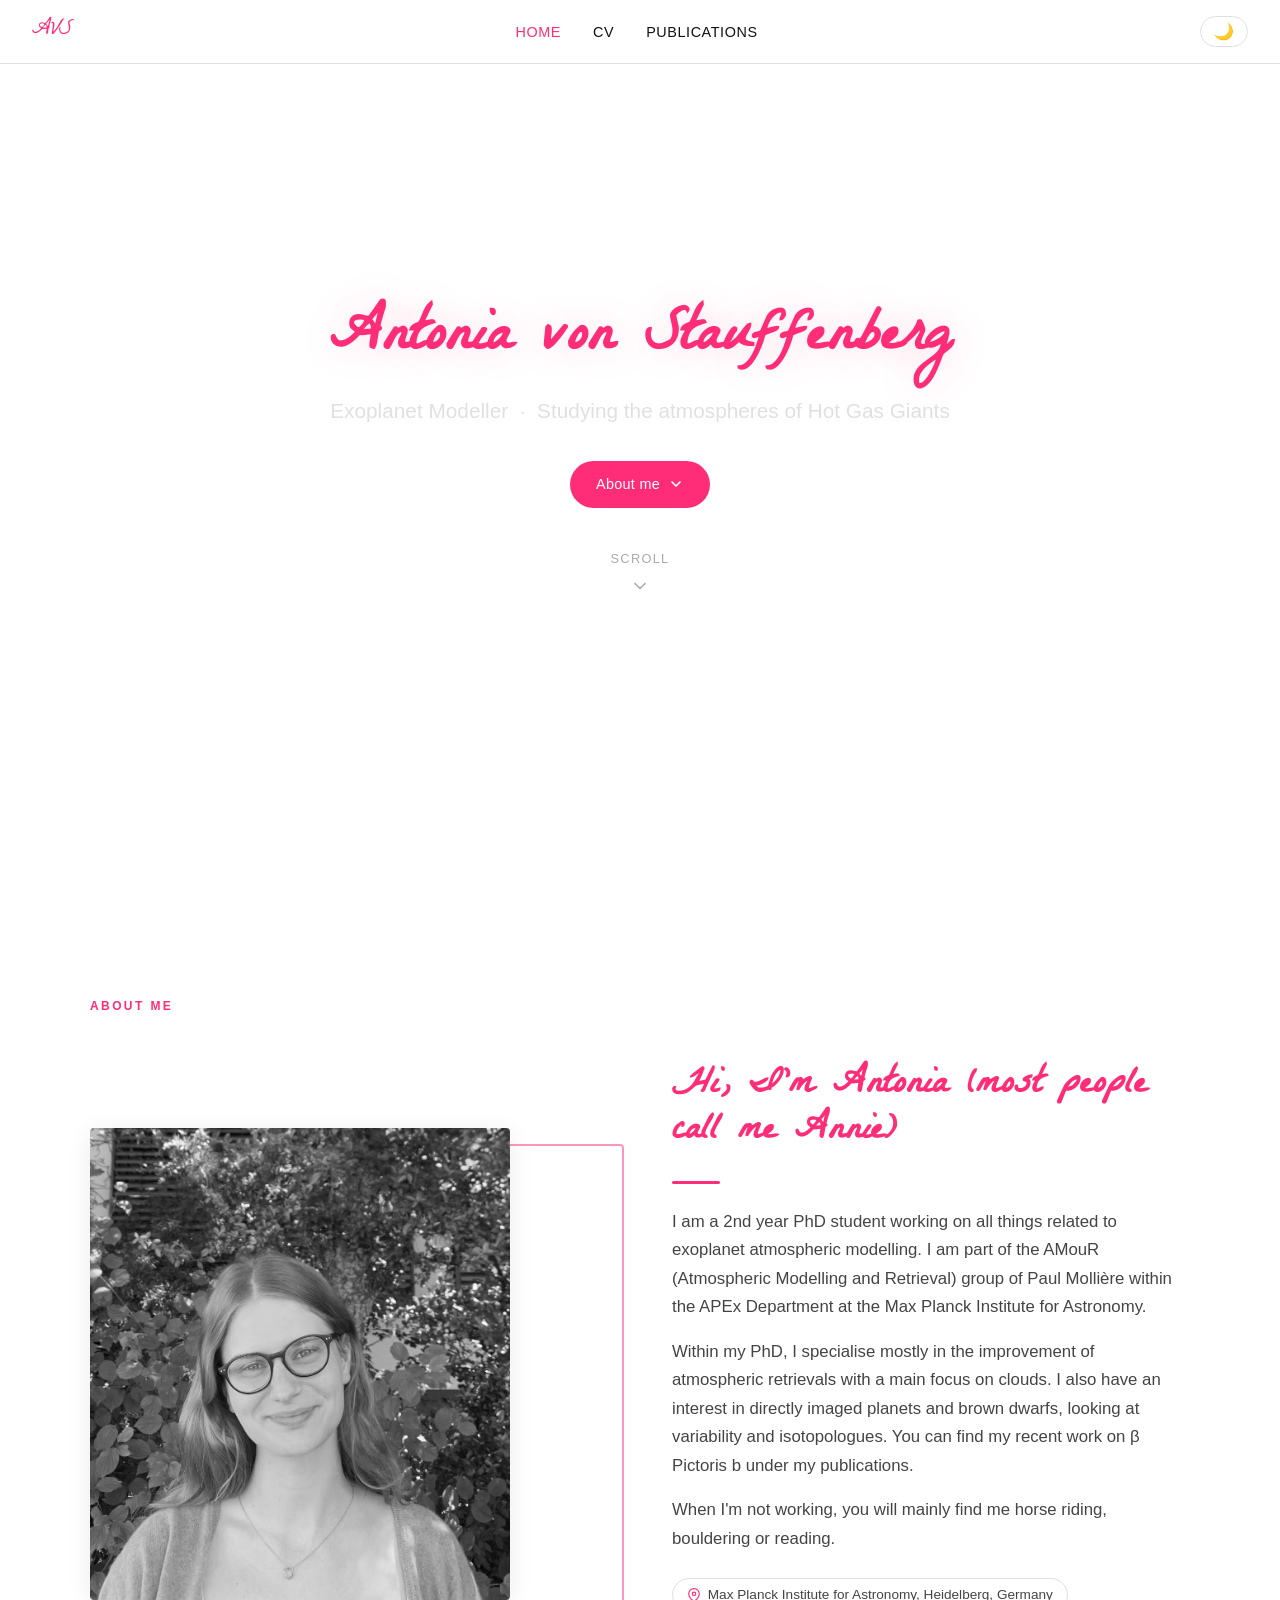
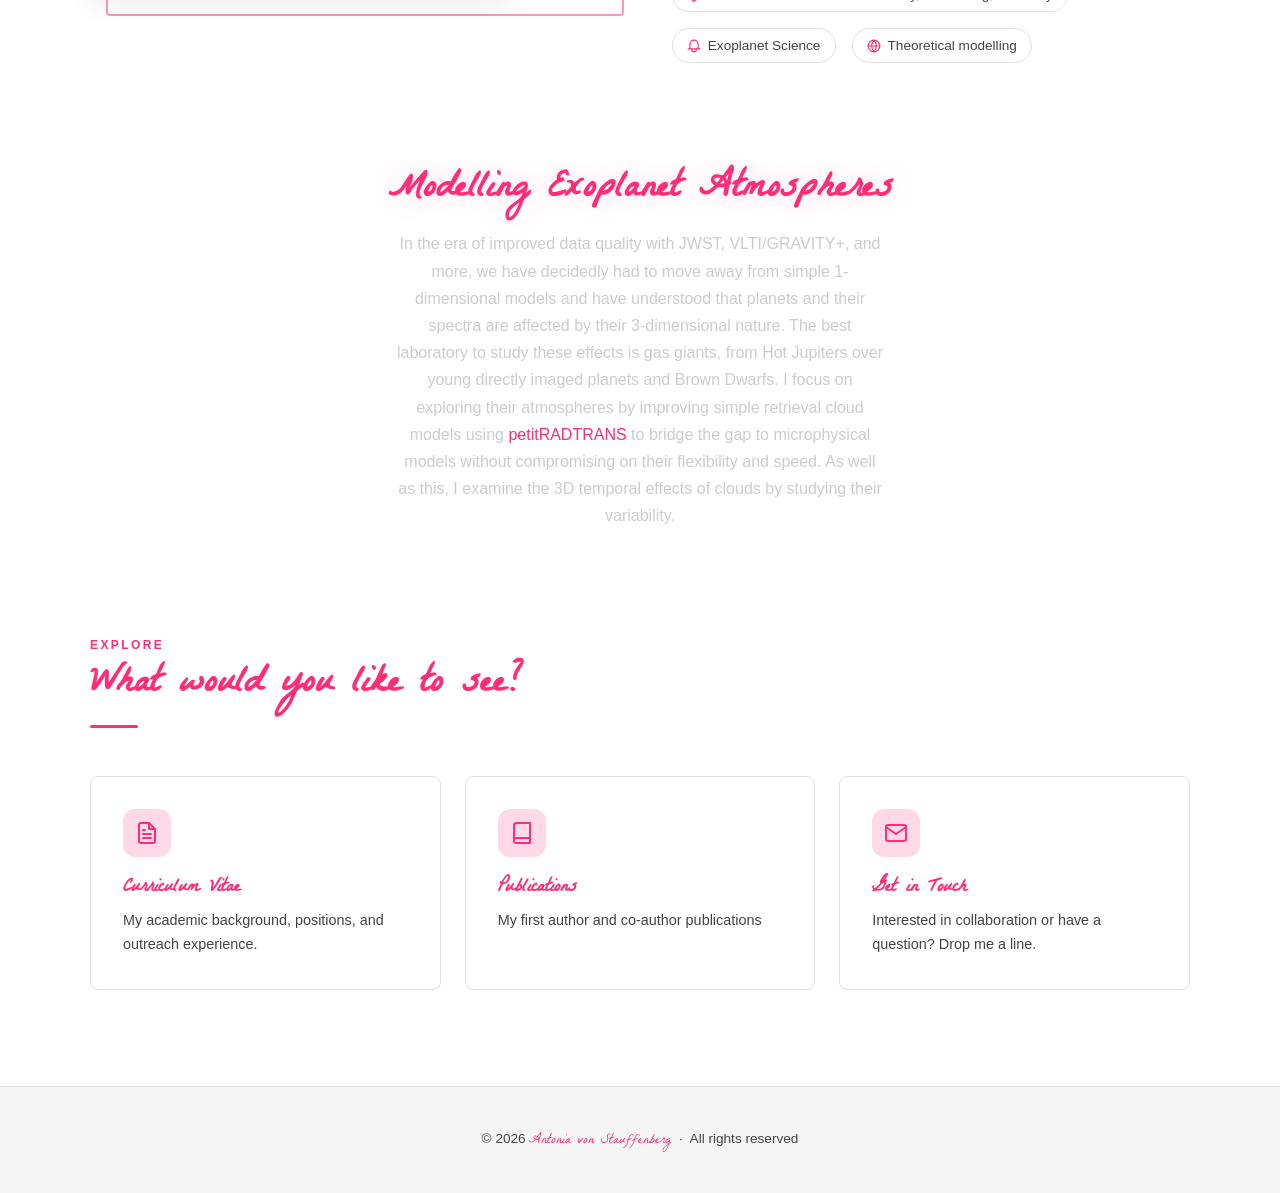
==== commit 06b5ea8f: "Revise research description in index.html Updated the research description to include details on mod" ====
--- a/index.html
+++ b/index.html
@@ -157,7 +157,14 @@
     <div class="research-banner-content">
       <h2>Modelling Exoplanet Atmospheres</h2>
       <p>
-        XXX
+        In the era of improved data quality with JWST, VLTI/GRAVITY+, and more, we have decidedly had to 
+        move away from simple 1-dimensional models and have understood that planets and their spectra are 
+        affected by their 3-dimensional nature. The best laboratory to study these effects is gas 
+        giants, from Hot Jupiters over young directly imaged planets and Brown Dwarfs. I focus on exploring
+        their atmospheres by improving simple retrieval cloud models using 
+        <a href="https://petitradtrans.readthedocs.io/en/latest/">petitRADTRANS</a> to bridge the gap to 
+        microphysical models without compromising on their flexibility and speed. As well as this, I examine 
+        the 3D temporal effects of clouds by studying their variability. 
       </p>
     </div>
   </div>
--- a/css/style.css
+++ b/css/style.css
@@ -3,7 +3,7 @@
    ===================================================== */
 
 /* ---------- Google Fonts ---------- */
-@import url('https://fonts.googleapis.com/css2?family=Pacifico&family=Inter:wght@300;400;500;600&display=swap');
+@import url('https://fonts.googleapis.com/css2?family=La+Belle+Aurore&display=swap');
 
 /* ---------- CSS Custom Properties ---------- */
 :root {
@@ -70,7 +70,7 @@
 
 /* ---------- Typography ---------- */
 h1, h2, h3, h4 {
-  font-family: 'Pacifico', cursive;
+  font-family: 'La Belle Aurore', cursive;
   color: var(--hot-pink);
   line-height: 1.2;
 }
@@ -106,7 +106,7 @@
 }
 
 .navbar-brand {
-  font-family: 'Pacifico', cursive;
+  font-family: 'La Belle Aurore', cursive;
   font-size: 1.4rem;
   color: var(--hot-pink);
   letter-spacing: 0.01em;
@@ -447,7 +447,7 @@
 }
 
 footer .footer-name {
-  font-family: 'Pacifico', cursive;
+  font-family: 'La Belle Aurore', cursive;
   color: var(--hot-pink);
 }
 
@@ -473,9 +473,33 @@
 }
 
 .cv-embed-wrapper {
-  max-width: 900px;
+  max-width: 1100px;
   margin: 3rem auto;
   padding: 0 2rem;
+}
+
+.cv-viewer-section {
+  width: min(52vw, 760px);
+  margin: 0 auto;
+}
+
+.cv-actions {
+  display: flex;
+  justify-content: center;
+  margin-bottom: 1rem;
+}
+
+.cv-download-btn {
+  background: var(--bg-card);
+  border: 1.5px solid var(--hot-pink);
+  color: var(--hot-pink);
+  font-weight: 600;
+}
+
+.cv-download-btn:hover {
+  background: var(--hot-pink-glow);
+  transform: translateY(-1px);
+  opacity: 1;
 }
 
 .cv-upload-area {
@@ -590,7 +614,7 @@
 }
 
 .pub-year-label {
-  font-family: 'Pacifico', cursive;
+  font-family: 'La Belle Aurore', cursive;
   color: var(--hot-pink);
   font-size: 1.4rem;
   margin-bottom: 1.2rem;
@@ -668,6 +692,19 @@
   background: var(--bg-secondary);
   color: var(--text-secondary);
   border: 1px solid var(--border-color);
+}
+
+.badge-link {
+  text-decoration: none;
+  color: var(--text-secondary);
+  transition: all 0.2s;
+}
+
+.badge-link:hover {
+  color: var(--hot-pink);
+  border-color: var(--hot-pink);
+  background: var(--hot-pink-glow);
+  opacity: 1;
 }
 
 /* ---------- Page wrapper (non-index pages) ---------- */
@@ -732,6 +769,10 @@
     padding: 4rem 1.5rem;
   }
 
+  .cv-viewer-section {
+    width: 100%;
+  }
+
   .hero-bg {
     background-attachment: scroll;
   }
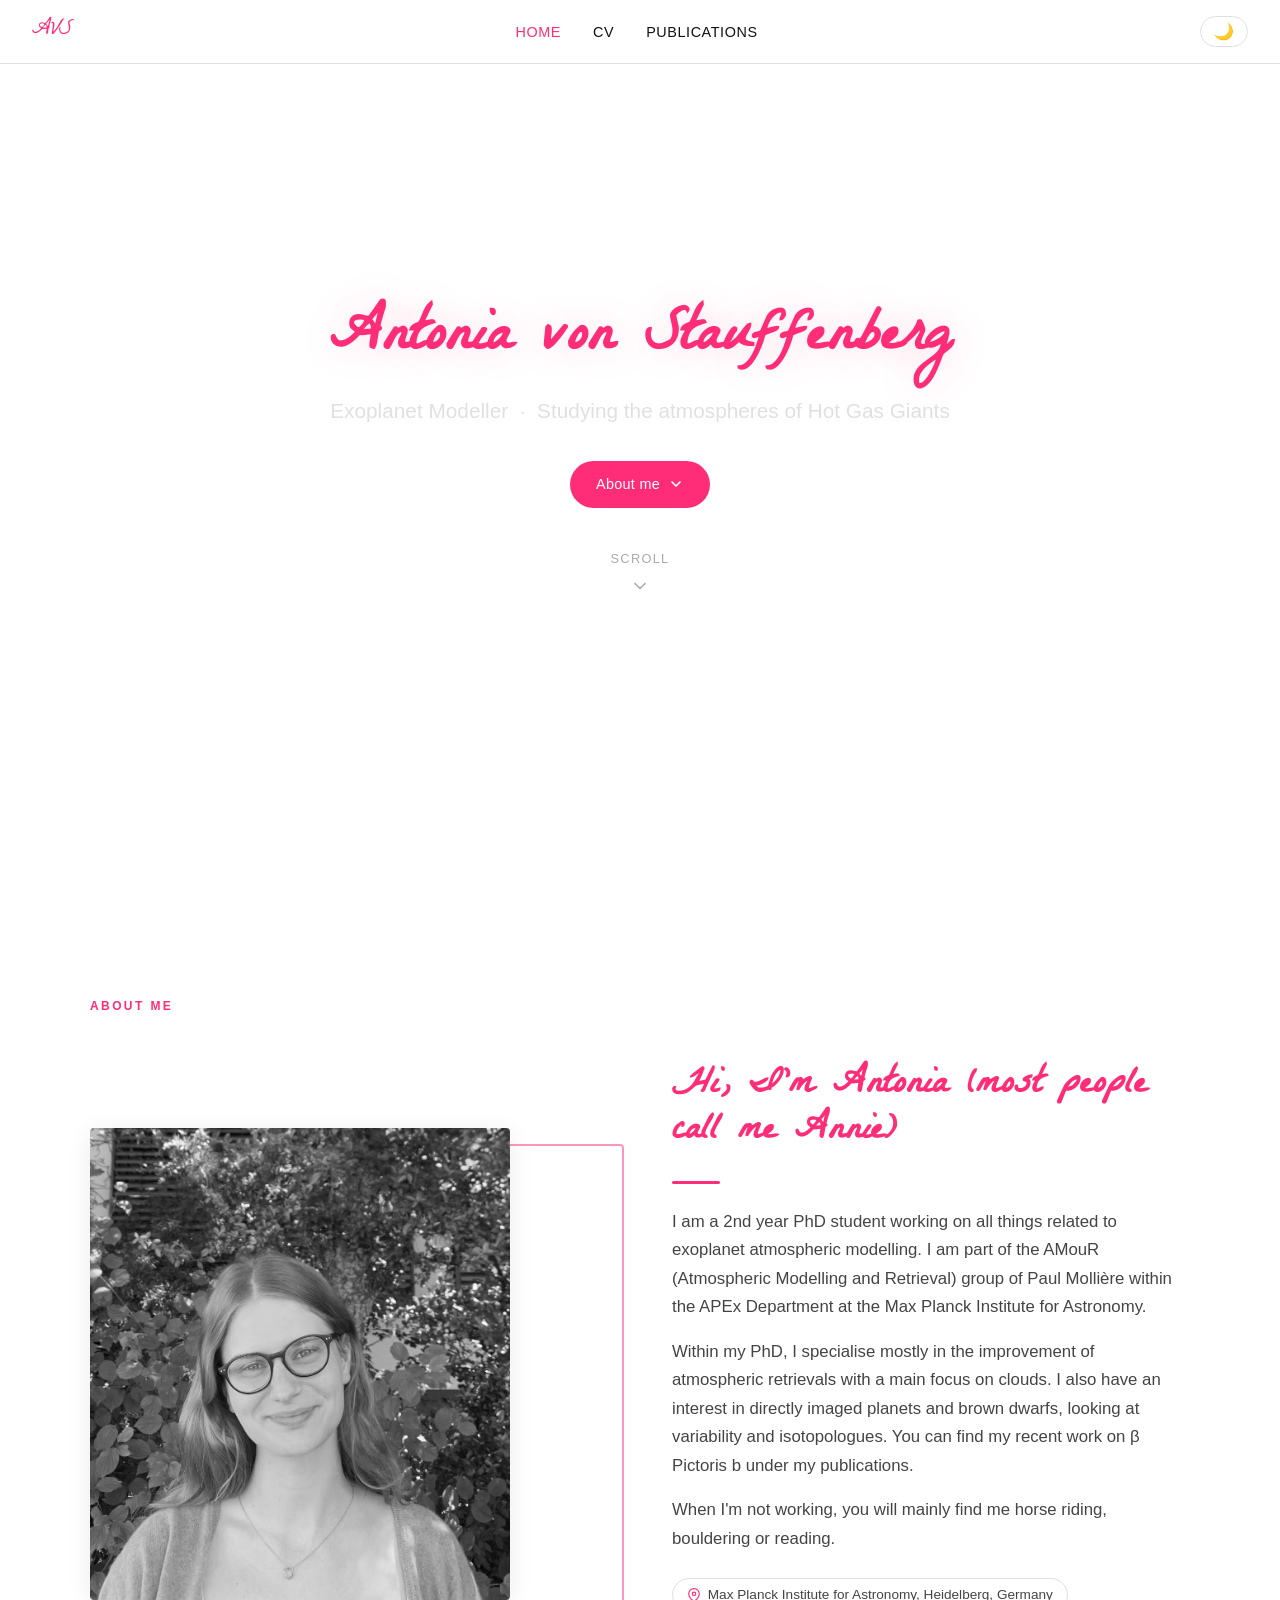
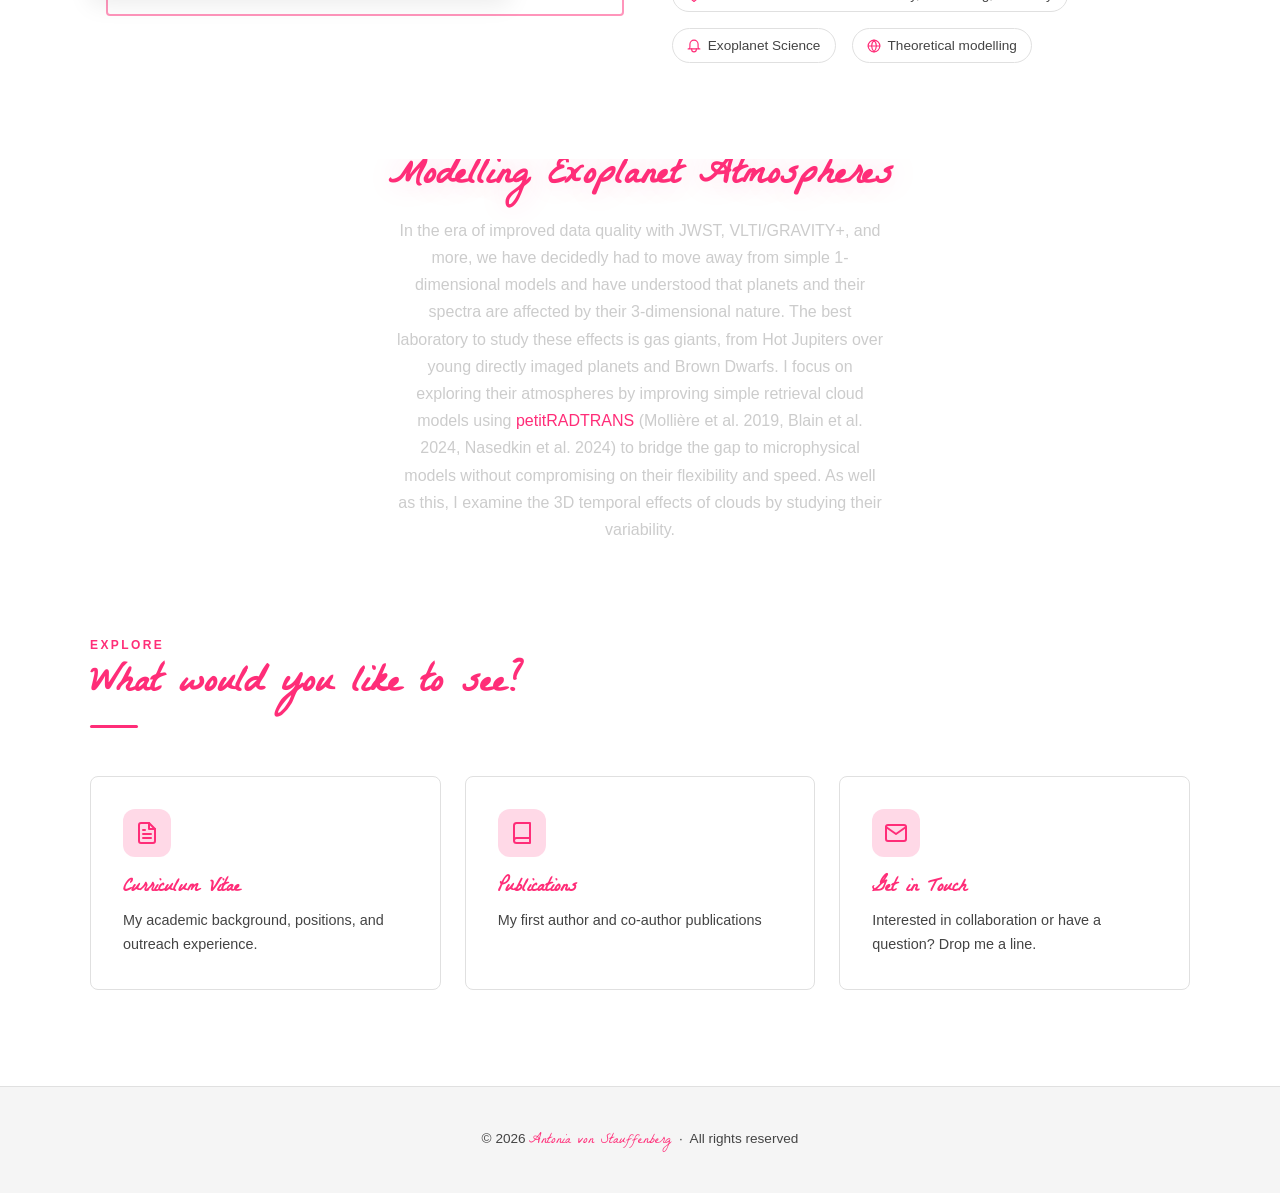
==== commit b2d5c624: "Add citations to petitRADTRANS reference Updated reference to petitRADTRANS with citations." ====
--- a/index.html
+++ b/index.html
@@ -162,9 +162,10 @@
         affected by their 3-dimensional nature. The best laboratory to study these effects is gas 
         giants, from Hot Jupiters over young directly imaged planets and Brown Dwarfs. I focus on exploring
         their atmospheres by improving simple retrieval cloud models using 
-        <a href="https://petitradtrans.readthedocs.io/en/latest/">petitRADTRANS</a> to bridge the gap to 
-        microphysical models without compromising on their flexibility and speed. As well as this, I examine 
-        the 3D temporal effects of clouds by studying their variability. 
+        <a href="https://petitradtrans.readthedocs.io/en/latest/">petitRADTRANS</a> (Mollière et al. 2019, 
+        Blain et al. 2024, Nasedkin et al. 2024) to bridge the gap to microphysical models without compromising 
+        on their flexibility and speed. As well as this, I examine the 3D temporal effects of clouds by studying 
+        their variability. 
       </p>
     </div>
   </div>
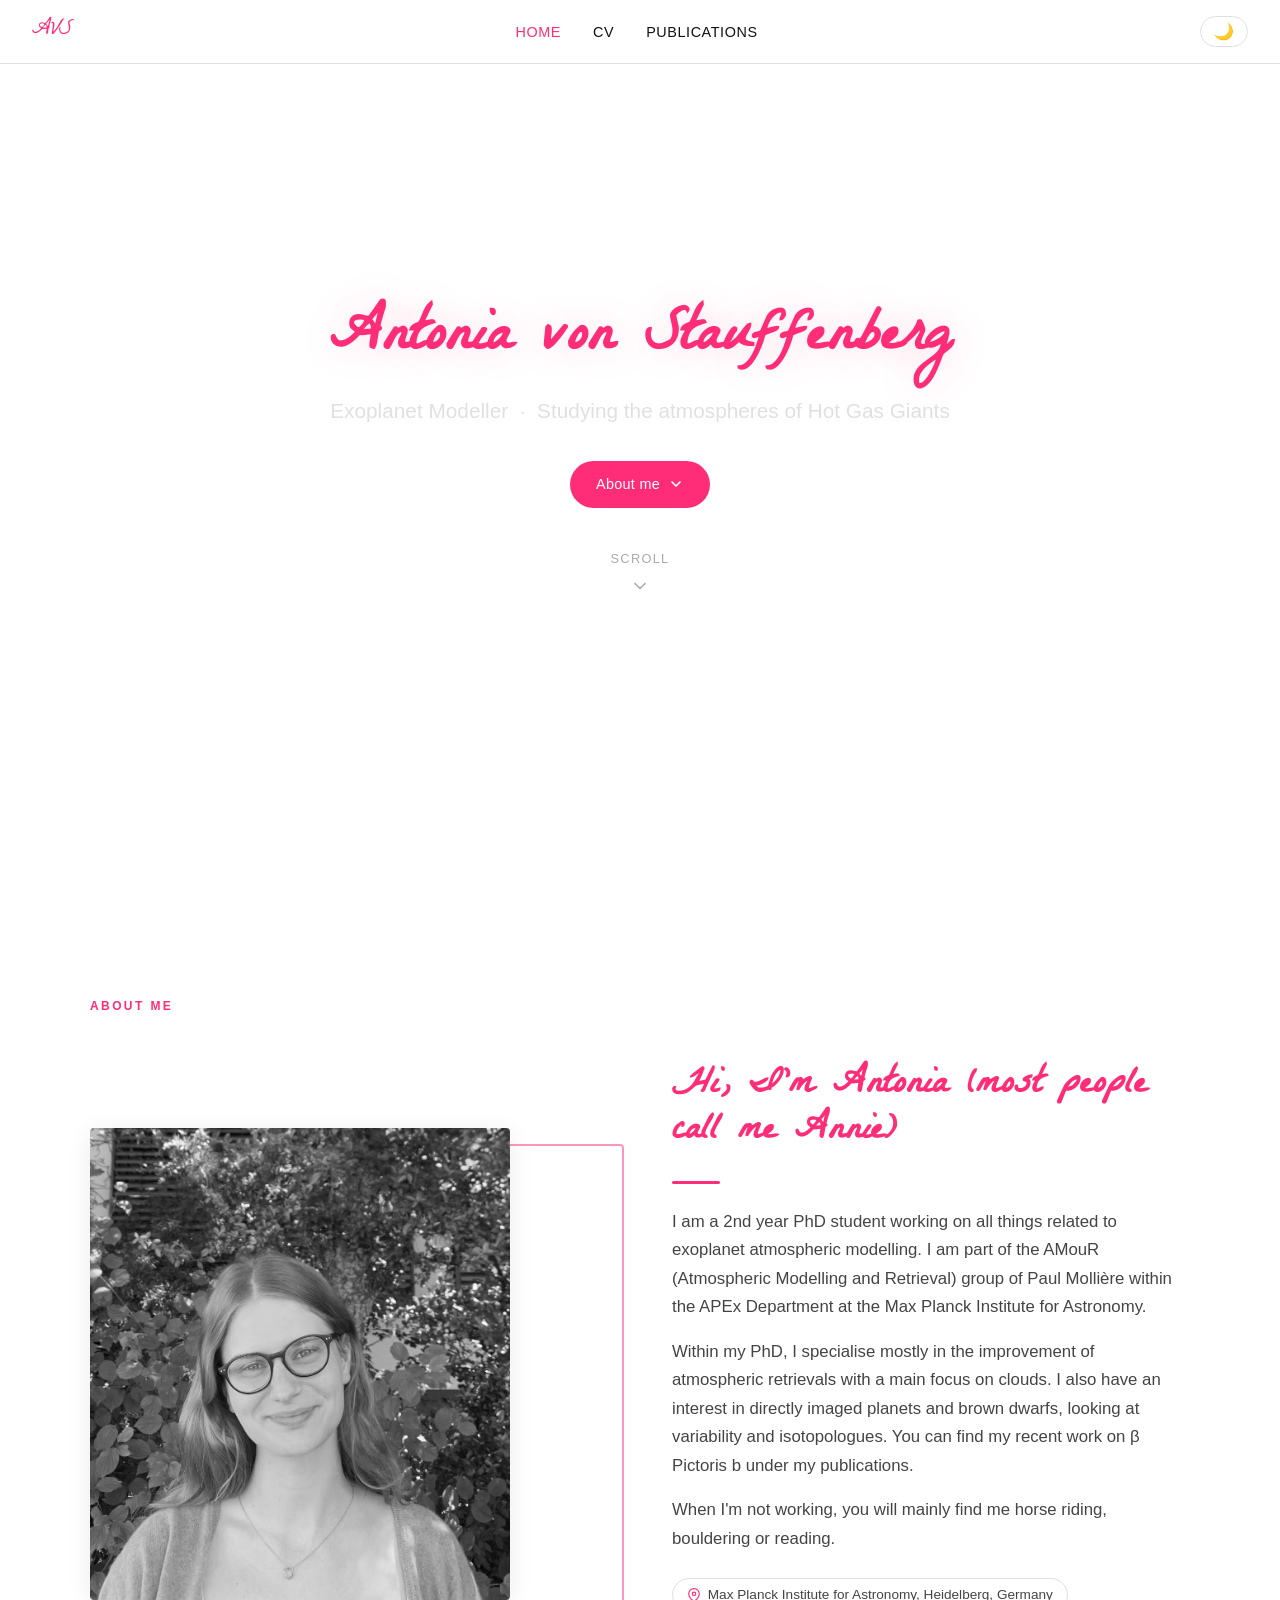
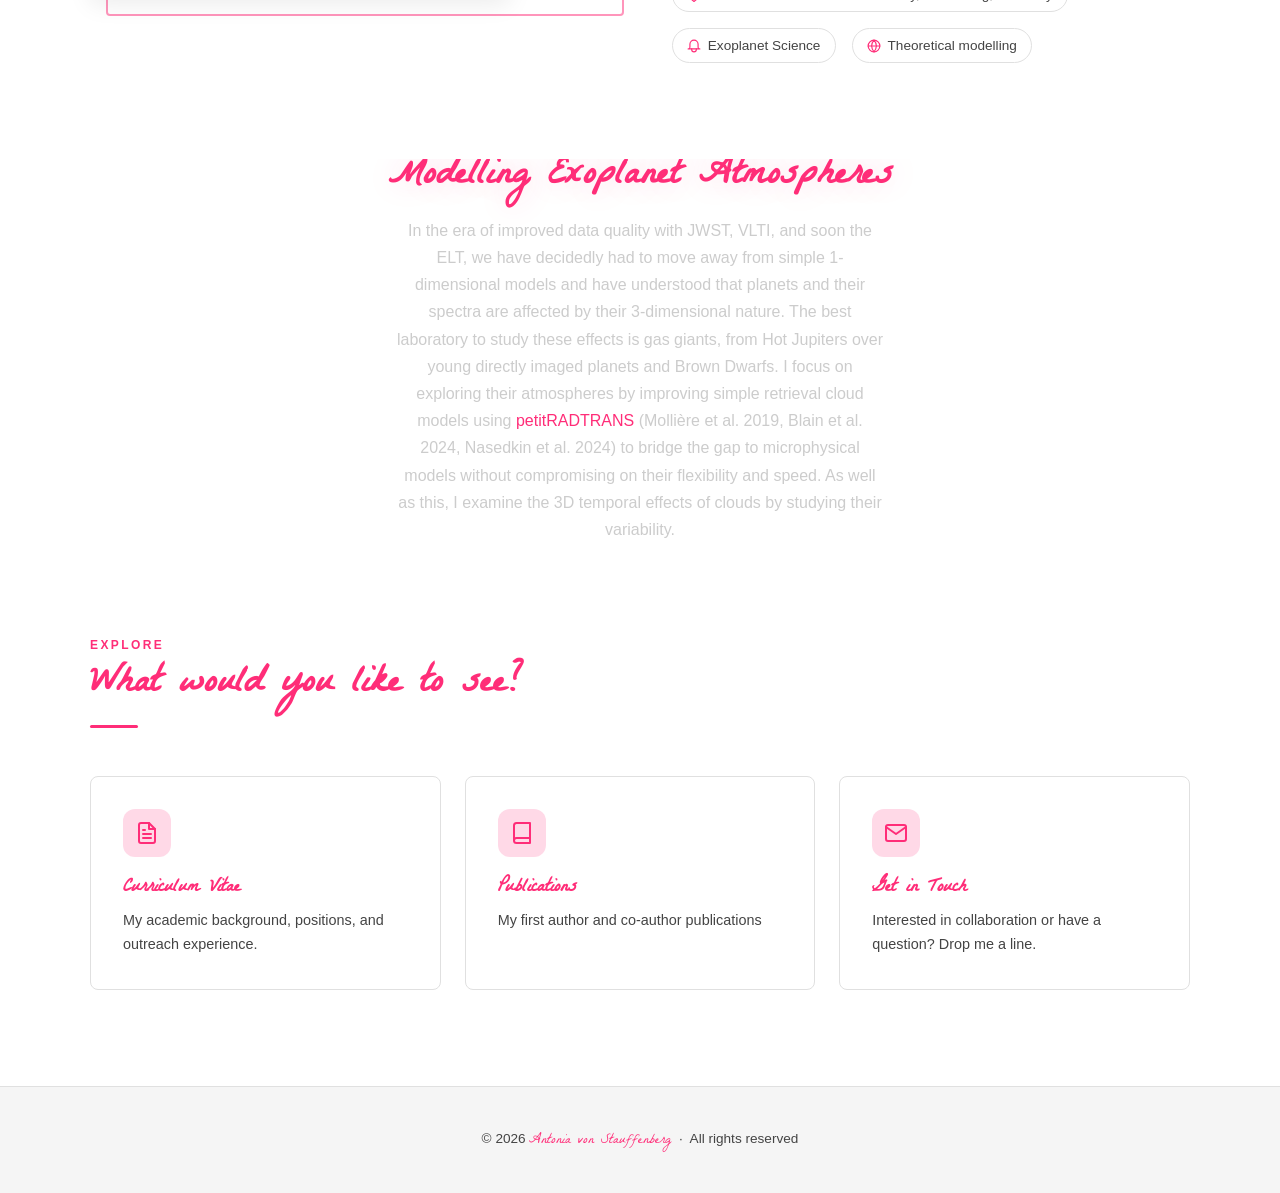
==== commit 9c8c2683: "Revise research description for exoplanet atmospheres Updated text to reflect new instruments and mo" ====
--- a/index.html
+++ b/index.html
@@ -157,7 +157,7 @@
     <div class="research-banner-content">
       <h2>Modelling Exoplanet Atmospheres</h2>
       <p>
-        In the era of improved data quality with JWST, VLTI/GRAVITY+, and more, we have decidedly had to 
+        In the era of improved data quality with JWST, VLTI, and soon the ELT, we have decidedly had to 
         move away from simple 1-dimensional models and have understood that planets and their spectra are 
         affected by their 3-dimensional nature. The best laboratory to study these effects is gas 
         giants, from Hot Jupiters over young directly imaged planets and Brown Dwarfs. I focus on exploring
